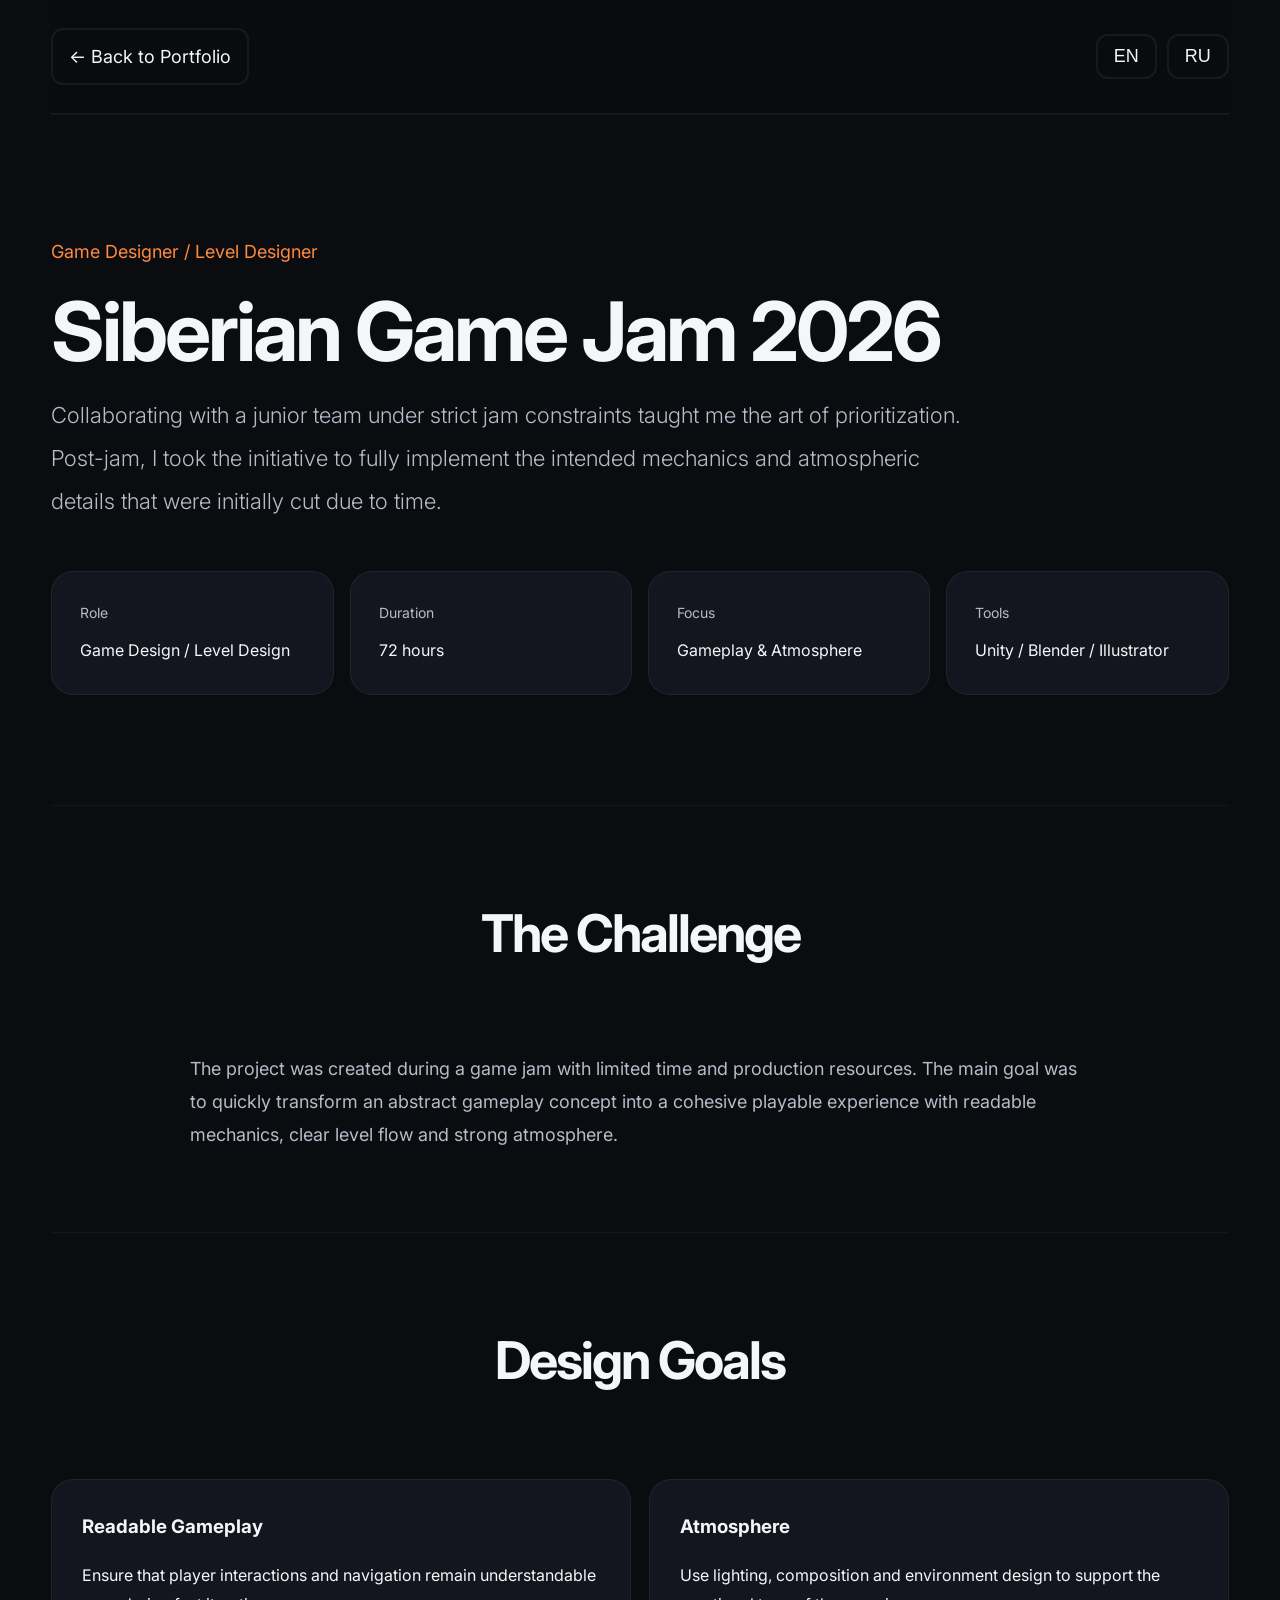
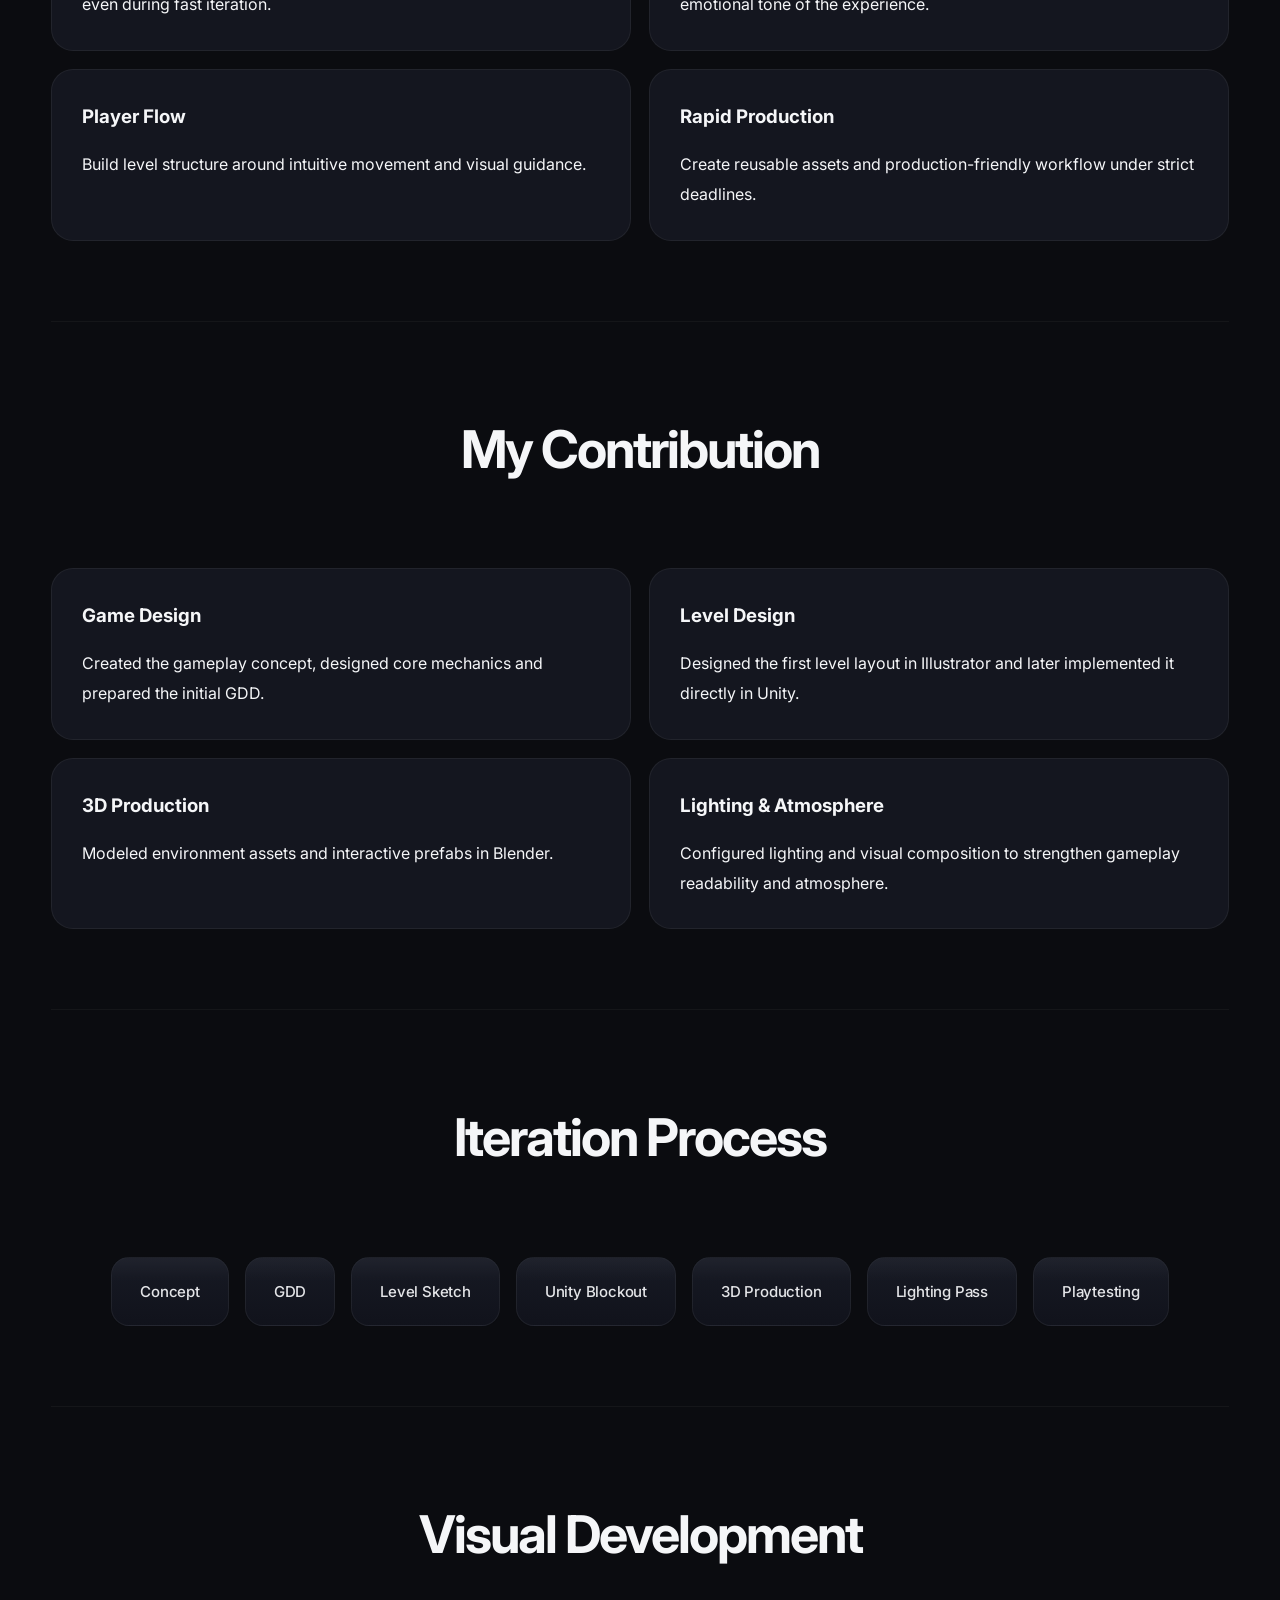
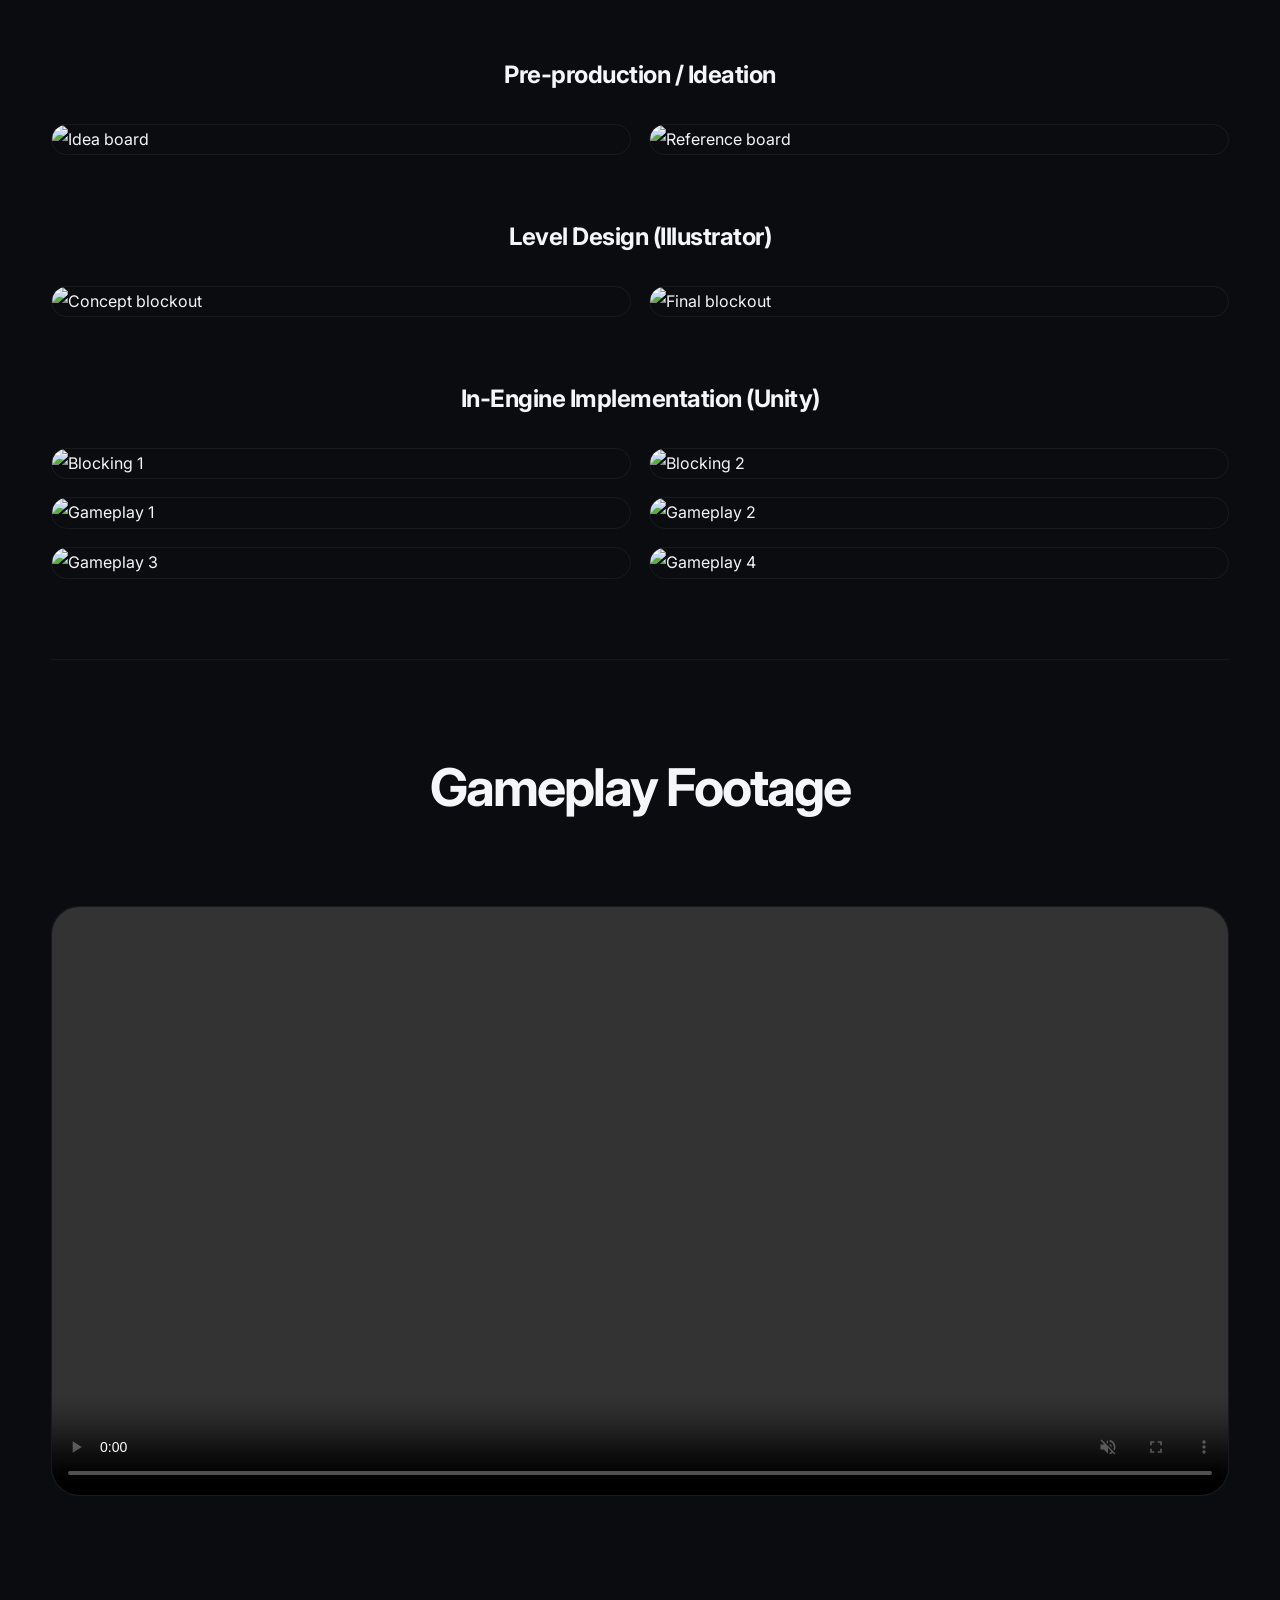
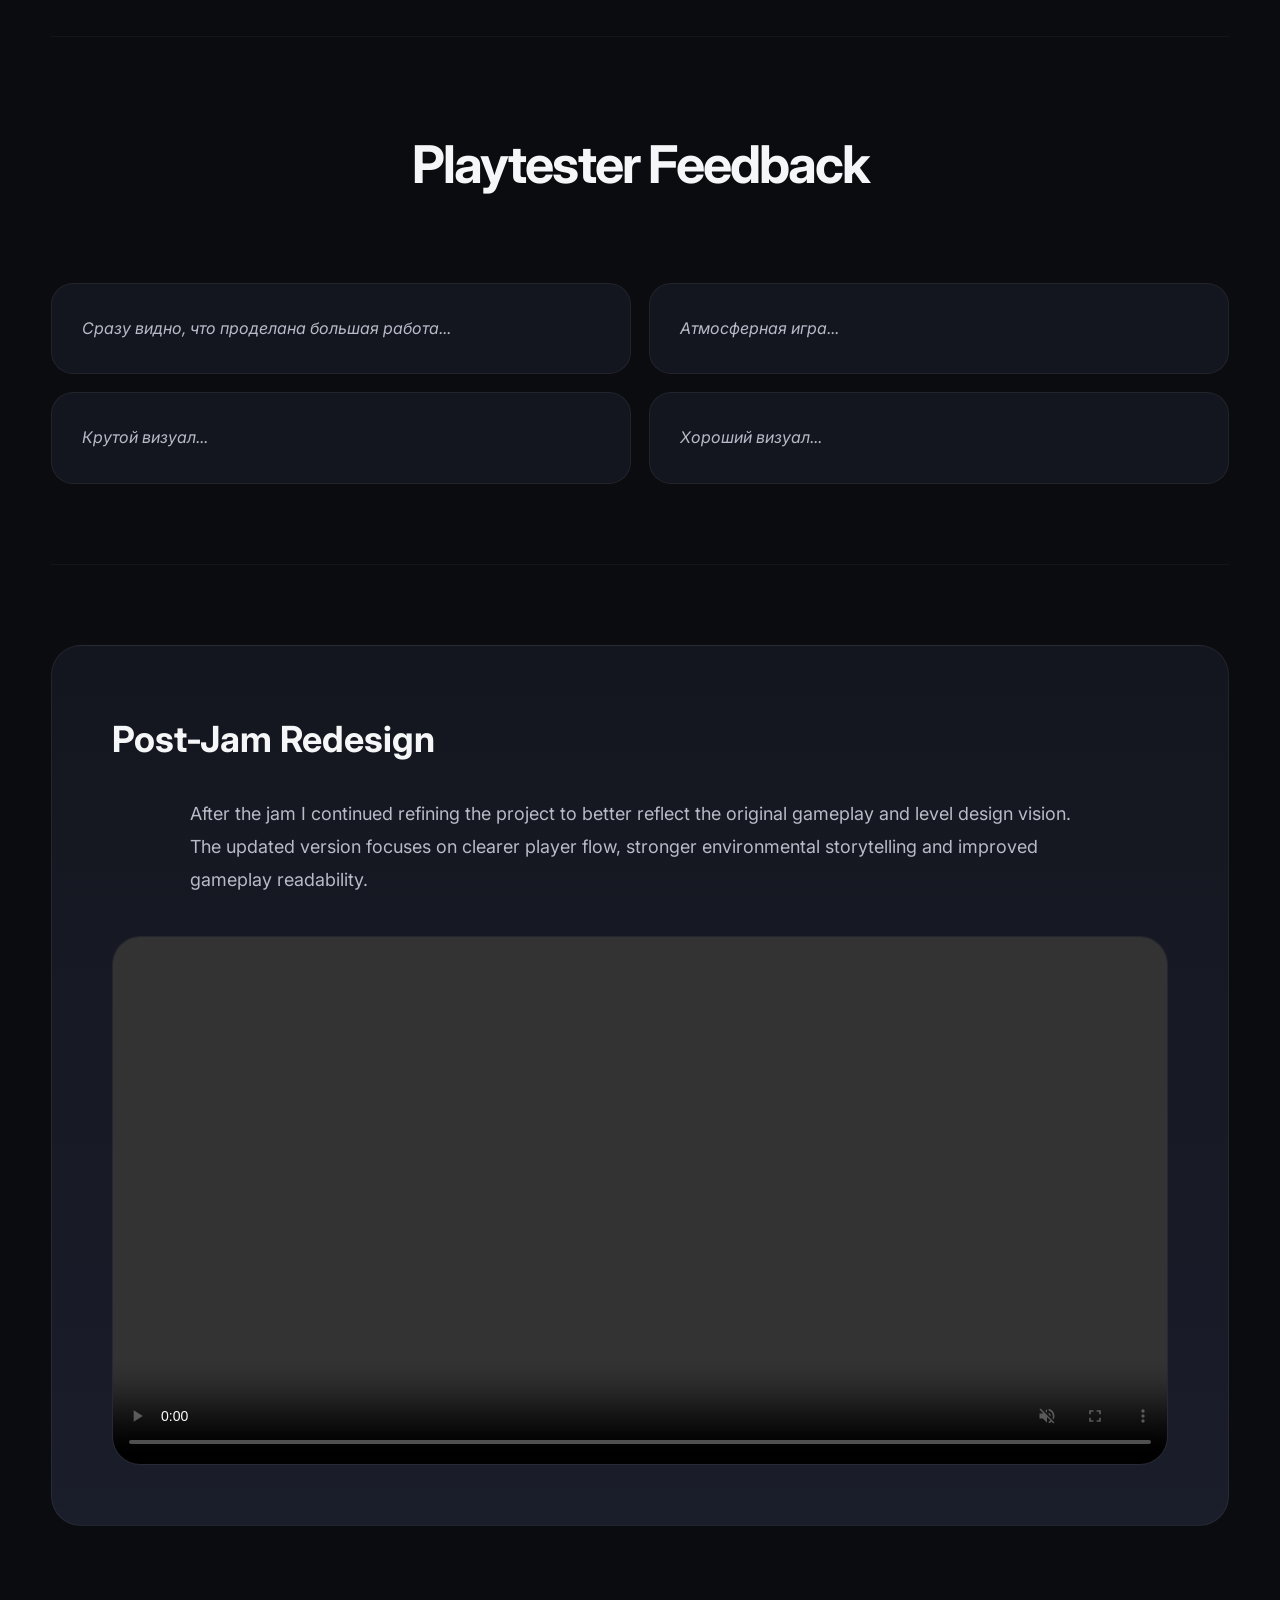
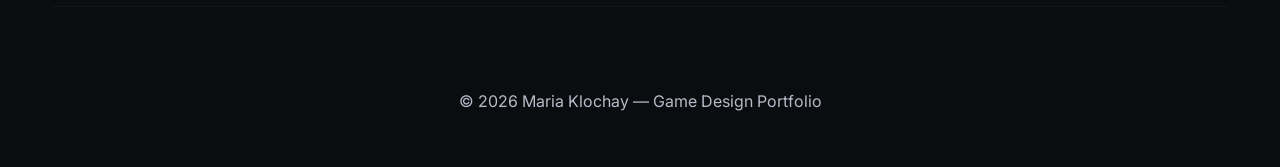
==== Projects/game-jam.html @ 7272c7c4 "saving before splitting css and html" ====
<!DOCTYPE html>
<html lang="en">
<head>
<meta charset="UTF-8" />
<meta name="viewport" content="width=device-width, initial-scale=1.0" />
<title>Siberian Game Jam — Case Study</title>

<link rel="preconnect" href="https://fonts.googleapis.com">
<link rel="preconnect" href="https://fonts.gstatic.com" crossorigin>
<link href="https://fonts.googleapis.com/css2?family=Inter:wght@300;400;500;600;700&display=swap" rel="stylesheet">

<style>
:root{
  --bg:#0b0c10;
  --panel:#14161f;
  --panel2:#181b26;
  --text:#f5f6f8;
  --muted:#b8bbc7;
  --line:rgba(255,255,255,0.06);
  --accent:#ff8a3d;
}

*{
  box-sizing:border-box;
  margin:0;
  padding:0;
}

body{
  background:var(--bg);
  color:var(--text);
  font-family:Inter,-apple-system,BlinkMacSystemFont,sans-serif;
  line-height:1.85;
}

.container{
  width:min(1200px,92%);
  margin:0 auto;
}

header{
  display:flex;
  justify-content:space-between;
  align-items:center;
  padding:28px 0;
  border-bottom:1px solid var(--line);
  position:sticky;
  top:0;
  backdrop-filter:blur(10px);
  background:rgba(11,12,16,0.85);
  z-index:100;
}

.back,
.lang button{
  color:var(--text);
  text-decoration:none;
  border:2px solid var(--line);
  background:transparent;
  padding:10px 16px;
  border-radius:12px;
  transition:0.25s ease;
  cursor:pointer;
  font-size:18px;
}

.back:hover,
.lang button:hover,
.card:hover,
.image-placeholder:hover,
.quote:hover{
  border-color:var(--accent);
  box-shadow:
    0 0 0 1px rgba(255,138,61,0.12),
    0 12px 40px rgba(0,0,0,0.32),
    0 0 40px rgba(255,138,61,0.08);
}

.lang{
  display:flex;
  gap:10px;
}

.hero{
  padding:120px 0 110px;
}

.hero h1{
  font-size:82px;
  line-height:0.95;
  letter-spacing:-3px;
  margin-bottom:24px;
}

.role{
  color:var(--accent);
  margin-bottom:24px;
  font-size:18px;
}

.hero-text{
  max-width:920px;
  color:var(--muted);
  font-size:22px;
  line-height:1.95;
  font-weight:300;
}

.info-grid{
  display:grid;
  grid-template-columns:repeat(4,1fr);
  gap:16px;
  margin-top:48px;
}

.card{
  background:var(--panel);
  border:1px solid var(--line);
  border-radius:22px;
  padding:28px;
  transition:0.28s ease;
}

.card-title{
  color:var(--muted);
  margin-bottom:10px;
  font-size:14px;
}

section{
  padding:80px 0;
  border-top:1px solid rgba(255,255,255,0.04);
}

.section-title{
  text-align:center;
  font-size:52px;
  letter-spacing:-2px;
  margin-bottom:70px;
}

.text{
  max-width:900px;
  margin:0 auto;
  color:var(--muted);
  font-size:18px;
}

.goals-grid,
.contribution-grid,
.gallery-grid,
.feedback-grid{
  display:grid;
  grid-template-columns:repeat(2,1fr);
  gap:18px;
}

.goal,
.contribution,
.quote{
  background:var(--panel);
  border:1px solid var(--line);
  border-radius:22px;
  padding:30px;
  transition:0.28s ease;
}

.goal h3,
.contribution h3{
  margin-bottom:16px;
}

.process{
  display:flex;
  flex-wrap:wrap;
  gap:16px;
  justify-content:center;
}

/* STEP CARD */

.step{
  position:relative;

  padding:20px 28px;

  border-radius:18px;

  background:
    linear-gradient(
      180deg,
      rgba(24,27,38,0.95),
      rgba(17,19,28,0.98)
    );

  border:1px solid rgba(255,255,255,0.06);

  color:rgba(245,246,248,0.92);

  font-size:15px;
  font-weight:500;
  letter-spacing:-0.2px;

  overflow:hidden;

  backdrop-filter:blur(12px);

  transition:
    transform 0.35s ease,
    border-color 0.35s ease,
    box-shadow 0.35s ease;

  cursor:default;
}


/* SUBTLE TOP LIGHT */

.step::after{
  content:'';

  position:absolute;

  inset:0;

  background:
    linear-gradient(
      180deg,
      rgba(255,255,255,0.04),
      transparent 35%
    );

  pointer-events:none;
}


/* ANIMATED ORANGE SCANLINE */

.step::before{
  content:'';

  position:absolute;

  top:0;
  left:-140%;

  width:120%;
  height:1px;

  background:
    linear-gradient(
      90deg,
      transparent,
      rgba(255,138,61,0.95),
      rgba(255,180,120,0.85),
      transparent
    );

  box-shadow:
    0 0 12px rgba(255,138,61,0.35);

  animation:scanline 6s linear infinite;
}


/* STAGGERED FLOW */

.step:nth-child(1)::before{
  animation-delay:0s;
}

.step:nth-child(2)::before{
  animation-delay:0.45s;
}

.step:nth-child(3)::before{
  animation-delay:0.9s;
}

.step:nth-child(4)::before{
  animation-delay:1.35s;
}

.step:nth-child(5)::before{
  animation-delay:1.8s;
}

.step:nth-child(6)::before{
  animation-delay:2.25s;
}

.step:nth-child(7)::before{
  animation-delay:2.7s;
}


/* HOVER */

.step:hover{

  transform:
    translateY(-4px)
    scale(1.015);

  border-color:
    rgba(255,138,61,0.28);

  box-shadow:
    0 0 0 1px rgba(255,138,61,0.08),
    0 14px 36px rgba(0,0,0,0.34),
    0 0 42px rgba(255,138,61,0.06);
}


/* SCANLINE ANIMATION */

@keyframes scanline{

  0%{
    left:-140%;
    opacity:0;
  }

  8%{
    opacity:1;
  }

  92%{
    opacity:1;
  }

  100%{
    left:140%;
    opacity:0;
  }

}


/* MOBILE */

@media(max-width:768px){

  .process{
    gap:14px;
  }

  .step{
    width:100%;
    text-align:center;
  }

}

.image-placeholder{
  background:var(--panel2);
  border:1px dashed rgba(255,255,255,0.12);
  border-radius:24px;
  min-height:320px;
  display:flex;
  align-items:center;
  justify-content:center;
  text-align:center;
  color:var(--muted);
  padding:24px;
  transition:0.28s ease;
}

.large-image{
  min-height:420px;
}

.quote{
  color:var(--muted);
  font-style:italic;
}

.quote-author{
  margin-top:18px;
  color:var(--text);
  font-style:normal;
}

.final-block{
  background:linear-gradient(180deg,var(--panel),#1a1d2a);
  border:1px solid rgba(255,255,255,0.06);
  border-radius:30px;
  padding:60px;
}

.final-block h3{
  font-size:36px;
  margin-bottom:24px;
}

footer{
  padding:80px 0 50px;
  text-align:center;
  color:var(--muted);
  border-top:1px solid rgba(255,255,255,0.04);
}

@media(max-width:900px){

  .hero h1{
    font-size:52px;
  }

  .info-grid,
  .goals-grid,
  .contribution-grid,
  .gallery-grid,
  .feedback-grid{
    grid-template-columns:1fr;
  }

  .hero-text{
    font-size:18px;
  }
}
.subsection-title{
  font-size:24px;
  margin:60px 0 26px;
  text-align:center;
  color:var(--text);
  letter-spacing:-0.5px;
}

.video-wrapper{
  border-radius:28px;
  overflow:hidden;
  border:1px solid rgba(255,255,255,0.06);
  margin-top:28px;
}

.video-wrapper video{
  width:100%;
  display:block;
}

.image-wrapper{
  border-radius:24px;
  overflow:hidden;
  border:1px solid rgba(255,255,255,0.06);
}

.image-wrapper img{
  width:100%;
  display:block;
}

/* CLICKABLE IMAGES */

.image-wrapper{
  cursor:pointer;
}


/* LIGHTBOX */

#lightbox{

  position:fixed;

  inset:0;

  background:rgba(5,6,10,0.92);

  display:flex;

  justify-content:center;
  align-items:center;

  opacity:0;
  visibility:hidden;

  transition:
    opacity 0.35s ease,
    visibility 0.35s ease;

  z-index:9999;

  backdrop-filter:blur(10px);
}


/* ACTIVE STATE */

#lightbox.active{
  opacity:1;
  visibility:visible;
}


/* IMAGE */

#lightbox img{

  max-width:88%;
  max-height:88%;

  border-radius:24px;

  box-shadow:
    0 20px 80px rgba(0,0,0,0.45),
    0 0 80px rgba(255,138,61,0.06);

  transform:scale(0.92);

  transition:transform 0.35s ease;
}


/* ZOOM IN */

#lightbox.active img{
  transform:scale(1);
}


/* CLOSE BUTTON */

.lightbox-close{

  position:absolute;

  top:32px;
  right:42px;

  font-size:42px;

  color:white;

  opacity:0.75;

  cursor:pointer;

  transition:0.25s ease;
}

.lightbox-close:hover{
  opacity:1;
  color:var(--accent);
}

</style>
</head>


<body>

<div class="container">

<header>
  <a href="../index.html" class="back"
  data-en="← Back to Portfolio"
  data-ru="← Назад к портфолио">
  ← Back to Portfolio
  </a>

  <div class="lang">
    <button onclick="setLang('en')">EN</button>
    <button onclick="setLang('ru')">RU</button>
  </div>
</header>

<!-- HERO -->
<section class="hero">

  <div class="role"
  data-en="Game Designer / Level Designer"
  data-ru="Game Designer / Level Designer">
  Game Designer / Level Designer
  </div>

  <h1>Siberian Game Jam 2026</h1>

  <p class="hero-text"
  data-en="Collaborating with a junior team under strict jam constraints taught me the art of prioritization. Post-jam, I took the initiative to fully implement the intended mechanics and atmospheric details that were initially cut due to time."
  data-ru="Работа с начинающей командой в условиях джема научила меня приоритизации. Позже я использовала этот опыт, чтобы самостоятельно дореализовать те механики и элементы атмосферы, на которые не хватило времени в ходе самого конкурса.">
  Collaborating with a junior team under strict jam constraints taught me the art of prioritization. Post-jam, I took the initiative to fully implement the intended mechanics and atmospheric details that were initially cut due to time.
  </p>

  <div class="info-grid">

    <div class="card">
      <div class="card-title" data-en="Role" data-ru="Роль">Role</div>
      <div data-en="Game Design / Level Design" data-ru="Геймдизайн / Левел-дизайн">Game Design / Level Design</div>
    </div>

    <div class="card">
      <div class="card-title" data-en="Duration" data-ru="Сроки">Duration</div>
      <div data-en="72 hours" data-ru="72 часа">72 hours</div>
    </div>

    <div class="card">
      <div class="card-title" data-en="Focus" data-ru="Фокус">Focus</div>
      <div data-en="Gameplay & Atmosphere" data-ru="Геймплей и атмосфера">Gameplay & Atmosphere</div>
    </div>

    <div class="card">
      <div class="card-title" data-en="Tools" data-ru="Инструменты">Tools</div>
      <div>Unity / Blender / Illustrator</div>
    </div>

  </div>

</section>

<!-- CHALLENGE -->
<section>

  <h2 class="section-title"
  data-en="The Challenge"
  data-ru="Задача">
  The Challenge
  </h2>

  <p class="text"
  data-en="The project was created during a game jam with limited time and production resources. The main goal was to quickly transform an abstract gameplay concept into a cohesive playable experience with readable mechanics, clear level flow and strong atmosphere."
  data-ru="Проект создавался в рамках геймджема с ограниченным временем и production-ресурсами. Главной задачей было быстро превратить абстрактную игровую идею в цельный игровой опыт с читаемыми механиками, понятным потоком уровня и выразительной атмосферой.">
  The project was created during a game jam with limited time and production resources. The main goal was to quickly transform an abstract gameplay concept into a cohesive playable experience with readable mechanics, clear level flow and strong atmosphere.
  </p>

</section>

<!-- DESIGN GOALS -->
<section>

  <h2 class="section-title"
  data-en="Design Goals"
  data-ru="Цели дизайна">
  Design Goals
  </h2>

  <div class="goals-grid">

    <div class="goal">
      <h3 data-en="Readable Gameplay" data-ru="Читаемый геймплей">Readable Gameplay</h3>
      <p data-en="Ensure that player interactions and navigation remain understandable even during fast iteration." data-ru="Сделать взаимодействия и навигацию понятными даже в условиях быстрой разработки.">Ensure that player interactions and navigation remain understandable even during fast iteration.</p>
    </div>

    <div class="goal">
      <h3 data-en="Atmosphere" data-ru="Атмосфера">Atmosphere</h3>
      <p data-en="Use lighting, composition and environment design to support the emotional tone of the experience." data-ru="Использовать освещение, композицию и окружение для поддержки эмоционального восприятия игры.">Use lighting, composition and environment design to support the emotional tone of the experience.</p>
    </div>

    <div class="goal">
      <h3 data-en="Player Flow" data-ru="Поток игрока">Player Flow</h3>
      <p data-en="Build level structure around intuitive movement and visual guidance." data-ru="Построить структуру уровня вокруг интуитивного движения и визуального направления игрока.">Build level structure around intuitive movement and visual guidance.</p>
    </div>

    <div class="goal">
      <h3 data-en="Rapid Production" data-ru="Быстрое производство">Rapid Production</h3>
      <p data-en="Create reusable assets and production-friendly workflow under strict deadlines." data-ru="Создать production-friendly пайплайн и переиспользуемые ассеты в условиях жёстких дедлайнов.">Create reusable assets and production-friendly workflow under strict deadlines.</p>
    </div>

  </div>

</section>

<!-- CONTRIBUTION -->
<section>

  <h2 class="section-title"
  data-en="My Contribution"
  data-ru="Мой вклад">
  My Contribution
  </h2>

  <div class="contribution-grid">

    <div class="contribution">
      <h3 data-en="Game Design" data-ru="Геймдизайн">Game Design</h3>
      <p data-en="Created the gameplay concept, designed core mechanics and prepared the initial GDD." data-ru="Разработала концепт игры, основные механики и подготовила первоначальный GDD.">Created the gameplay concept, designed core mechanics and prepared the initial GDD.</p>
    </div>

    <div class="contribution">
      <h3 data-en="Level Design" data-ru="Левел-дизайн">Level Design</h3>
      <p data-en="Designed the first level layout in Illustrator and later implemented it directly in Unity." data-ru="Создала первую схему уровня в Illustrator и позже реализовала её в Unity.">Designed the first level layout in Illustrator and later implemented it directly in Unity.</p>
    </div>

    <div class="contribution">
      <h3 data-en="3D Production" data-ru="3D Production">3D Production</h3>
      <p data-en="Modeled environment assets and interactive prefabs in Blender." data-ru="Замоделила окружение и интерактивные префабы в Blender.">Modeled environment assets and interactive prefabs in Blender.</p>
    </div>

    <div class="contribution">
      <h3 data-en="Lighting & Atmosphere" data-ru="Освещение и атмосфера">Lighting & Atmosphere</h3>
      <p data-en="Configured lighting and visual composition to strengthen gameplay readability and atmosphere." data-ru="Настроила освещение и визуальную композицию для усиления атмосферы и читаемости.">Configured lighting and visual composition to strengthen gameplay readability and atmosphere.</p>
    </div>

  </div>

</section>

<!-- PROCESS -->
<section>

  <h2 class="section-title"
  data-en="Iteration Process"
  data-ru="Процесс итерации">
  Iteration Process
  </h2>

  <div class="process">
    <div class="step">Concept</div>
    <div class="step">GDD</div>
    <div class="step">Level Sketch</div>
    <div class="step">Unity Blockout</div>
    <div class="step">3D Production</div>
    <div class="step">Lighting Pass</div>
    <div class="step">Playtesting</div>
  </div>

</section>

<!-- VISUAL DEVELOPMENT -->
<section>

  <h2 class="section-title"
  data-en="Visual Development"
  data-ru="Визуальная разработка">
  Visual Development
  </h2>

  <!-- IDEATION -->
  <h3 class="subsection-title"
  data-en="Pre-production / Ideation"
  data-ru="Препродакшн / Идеи">
  Pre-production / Ideation
  </h3>

  <div class="gallery-grid">

    <div class="image-wrapper">
      <img src="..Assets/Jam/idea-board.png" alt="Idea board" onclick="openLightbox(this.src)">
    </div>

    <div class="image-wrapper">
      <img src="..Assets/Jam/reference-board.png" alt="Reference board" onclick="openLightbox(this.src)">
    </div>

  </div>

  <!-- LEVEL DESIGN -->
  <h3 class="subsection-title"
  data-en="Level Design (Illustrator)"
  data-ru="Левел-дизайн (Illustrator)">
  Level Design (Illustrator)
  </h3>

  <div class="gallery-grid">

    <div class="image-wrapper">
      <img src="..Assets/Jam/concept-blockout.png" alt="Concept blockout" onclick="openLightbox(this.src)">
    </div>

    <div class="image-wrapper">
      <img src="..Assets/Jam/final-blockout.png" alt="Final blockout" onclick="openLightbox(this.src)">
    </div>

  </div>

  <!-- UNITY IMPLEMENTATION -->
  <h3 class="subsection-title"
  data-en="In-Engine Implementation (Unity)"
  data-ru="Реализация в Unity">
  In-Engine Implementation (Unity)
  </h3>

  <div class="gallery-grid">
    
    <div class="image-wrapper">
      <img src="..Assets/Jam/unity1.png" alt="Blocking 1" onclick="openLightbox(this.src)">
    </div>

    <div class="image-wrapper">
      <img src="..Assets/Jam/unity2.png" alt="Blocking 2" onclick="openLightbox(this.src)">
    </div>

    <div class="image-wrapper">
      <img src="..Assets/Jam/game1.png" alt="Gameplay 1" onclick="openLightbox(this.src)">
    </div>

    <div class="image-wrapper">
      <img src="..Assets/Jam/game2.png" alt="Gameplay 2" onclick="openLightbox(this.src)">
    </div>

    <div class="image-wrapper">
      <img src="..Assets/Jam/game3.png" alt="Gameplay 3" onclick="openLightbox(this.src)">
    </div>

    <div class="image-wrapper">
      <img src="..Assets/Jam/game4.png" alt="Gameplay 4" onclick="openLightbox(this.src)">
    </div>
    

  </div>

</section>

<!-- LIGHTBOX -->

<div id="lightbox" onclick="closeLightbox()">

  <span class="lightbox-close">×</span>

  <img id="lightbox-img">

</div>

<!-- GAMEPLAY VIDEO -->
<section>

  <h2 class="section-title"
  data-en="Gameplay Footage"
  data-ru="Геймплей">
  Gameplay Footage
  </h2>

  <div class="video-wrapper">

    <video controls autoplay muted loop playsinline>
      <source src="..Assets/Jam/compressed-jam.mp4" type="video/mp4">
    </video>

  </div>

  <div style="margin-top:60px;"></div>

</section>


<!-- FEEDBACK -->
<section>

  <h2 class="section-title"
  data-en="Playtester Feedback"
  data-ru="Отзывы игроков">
  Playtester Feedback
  </h2>

  <div class="feedback-grid">

    <div class="quote">
      <p
      data-en="Strong potential. The project clearly shows a lot of work, even though it still needs polishing and bug fixing."
      data-ru="Сразу видно, что проделана большая работа. Проекту ещё требуется полировка и исправление багов, но потенциал огромный.">
      Сразу видно, что проделана большая работа...
      </p>
    </div>

    <div class="quote">
      <p
      data-en="Atmospheric game with great sound design and transformation mechanics. Each form having unique abilities made gameplay engaging."
      data-ru="Атмосферная игра с классным звуком и механикой превращений. У каждой формы есть свои способности, что делает геймплей интересным.">
      Атмосферная игра...
      </p>
    </div>

    <div class="quote">
      <p
      data-en="Visually strong with great animations and effects. Echo sound on lower floors was especially memorable."
      data-ru="Сильный визуал, анимации и эффекты. Особенно понравился эффект эха на нижних этажах.">
      Крутой визуал...
      </p>
    </div>

    <div class="quote">
      <p
      data-en="Good visuals, but level design clarity and objectives could be improved for better player guidance."
      data-ru="Хороший визуал, но не хватило ясности в левел-дизайне и целях игрока.">
      Хороший визуал...
      </p>
    </div>

  </div>

</section>


<!-- POST JAM -->
<section>

  <div class="final-block">

    <h3
    data-en="Post-Jam Redesign"
    data-ru="Пост-джем версия">
    Post-Jam Redesign
    </h3>

    <p class="text"
    data-en="After the jam I continued refining the project to better reflect the original gameplay and level design vision. The updated version focuses on clearer player flow, stronger environmental storytelling and improved gameplay readability."
    data-ru="После джема я продолжила дорабатывать проект, чтобы лучше раскрыть первоначальную задумку игровых механик и левел-дизайна. Обновлённая версия делает больший акцент на потоке игрока, environmental storytelling и читаемости игрового пространства.">
    After the jam I continued refining the project to better reflect the original gameplay and level design vision. The updated version focuses on clearer player flow, stronger environmental storytelling and improved gameplay readability.
    </p>

    <div class="video-wrapper" style="margin-top:40px;">
      <video controls autoplay muted loop playsinline>
        <source src="..Assets/Jam/final-jam.mp4" type="video/mp4">
      </video>
    </div>

  </div>

</section>



<footer>
  © 2026 Maria Klochay — Game Design Portfolio
</footer>

</div>

<script>
function setLang(lang){
  document.querySelectorAll('[data-en]').forEach(el=>{
    const text = el.getAttribute(`data-${lang}`);
    if(text){
      el.innerText = text;
    }
  });
}
</script>

<!-- LIGHTBOX -->

<script>

function openLightbox(src){

  const lightbox =
    document.getElementById('lightbox');

  const img =
    document.getElementById('lightbox-img');

  img.src = src;

  lightbox.classList.add('active');
}


function closeLightbox(){

  document
    .getElementById('lightbox')
    .classList.remove('active');
}

</script>

</body>
</html>
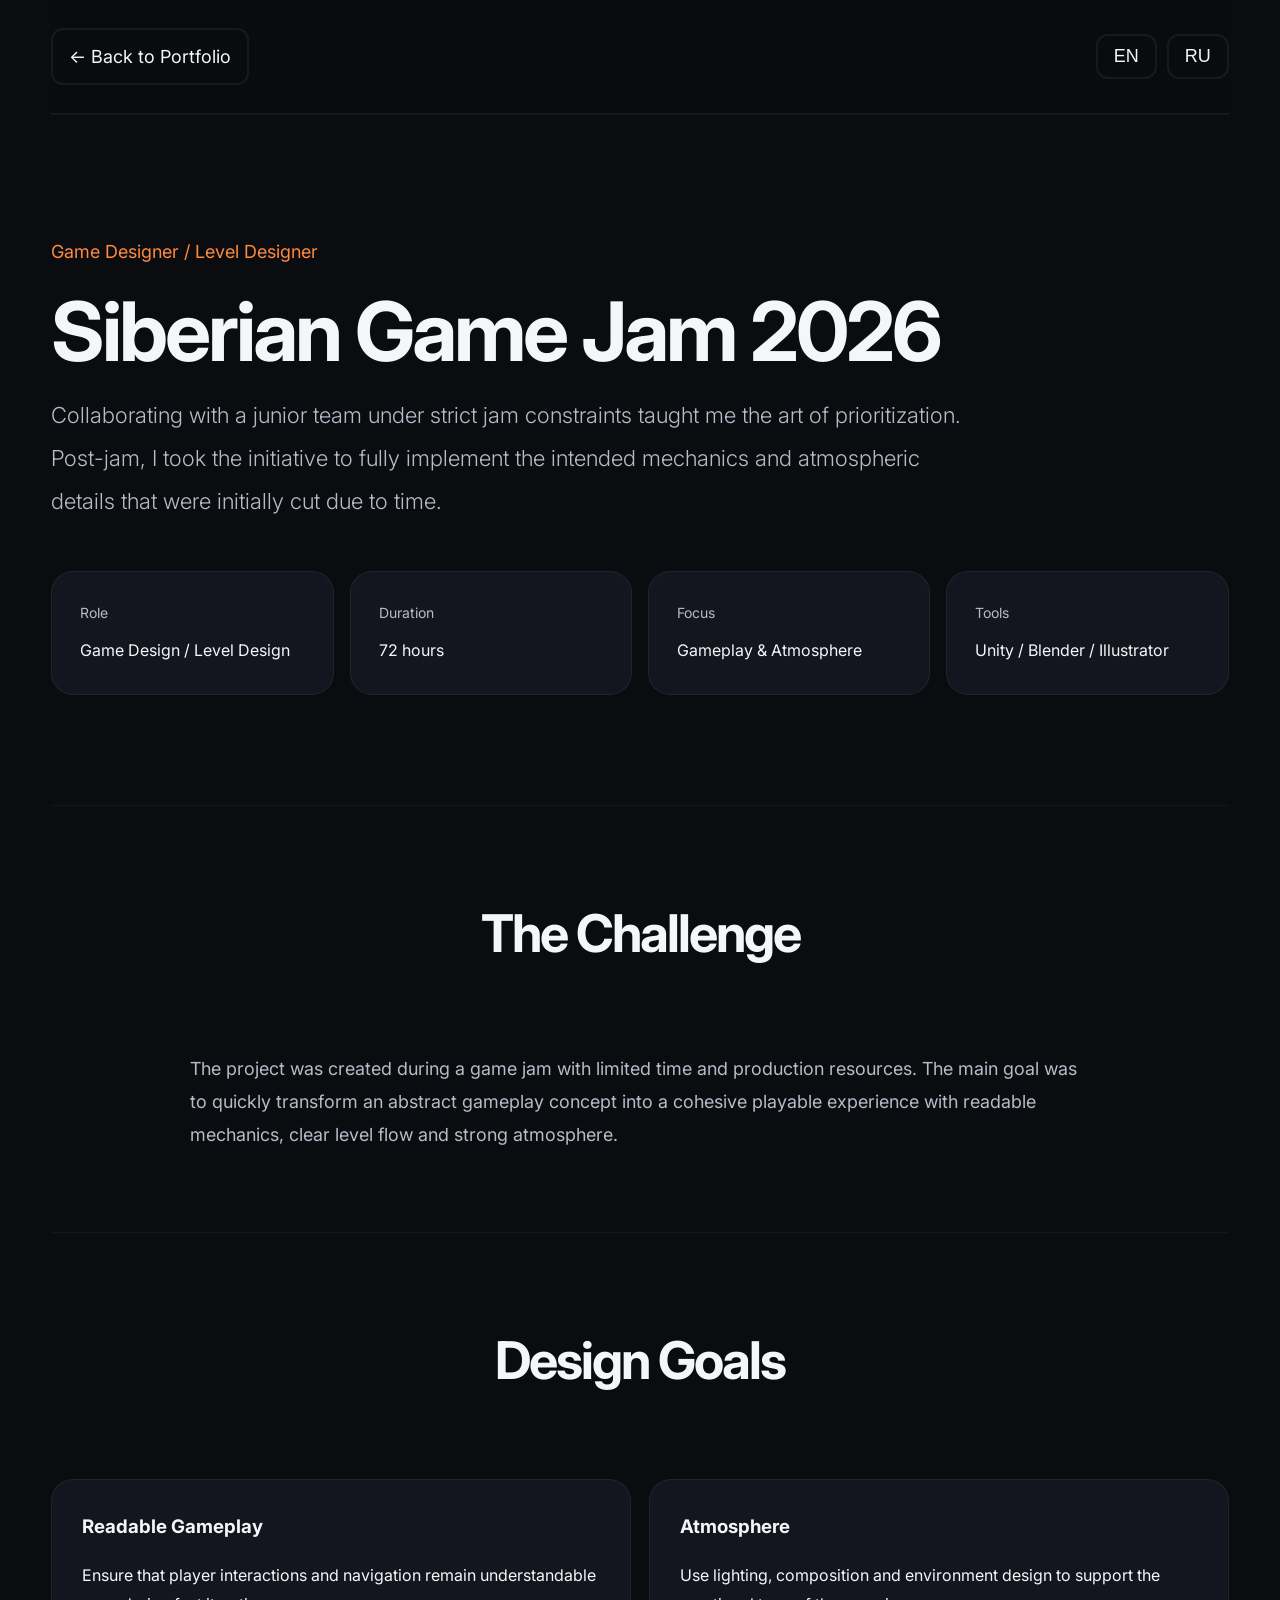
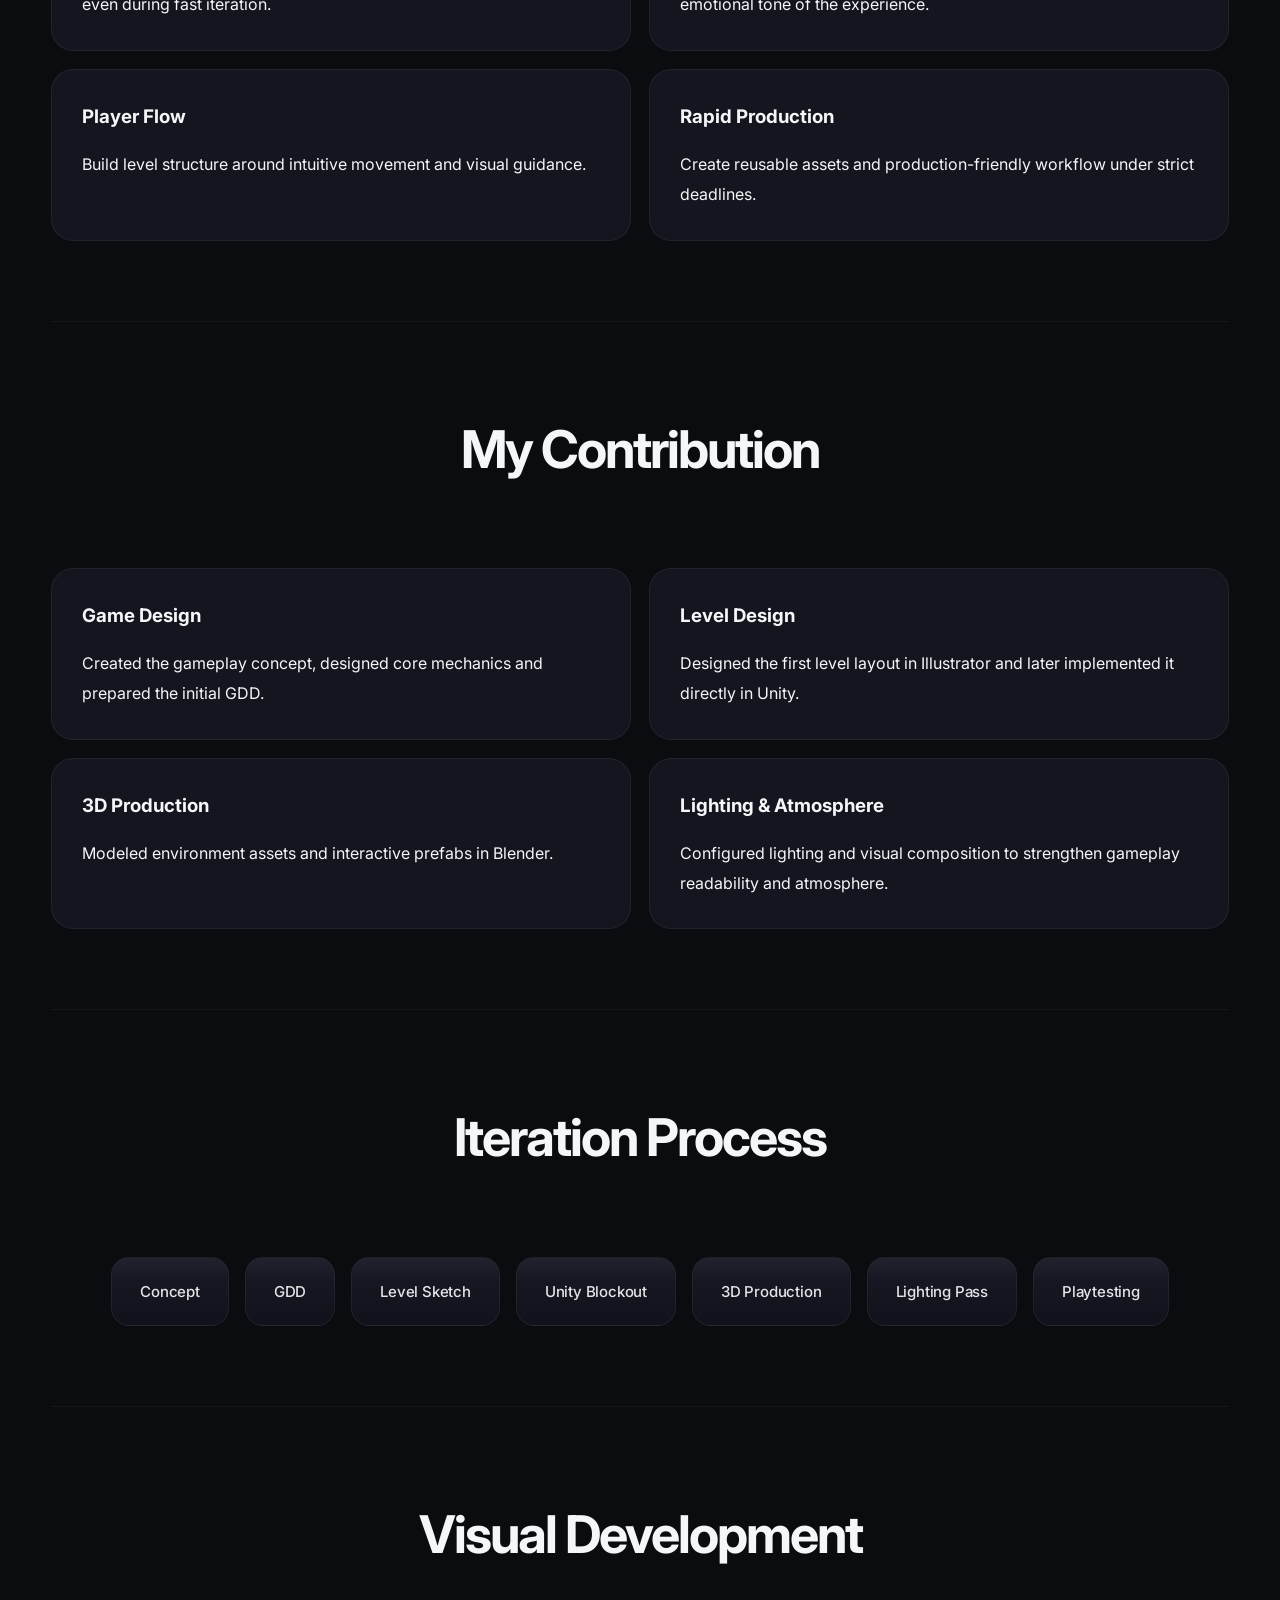
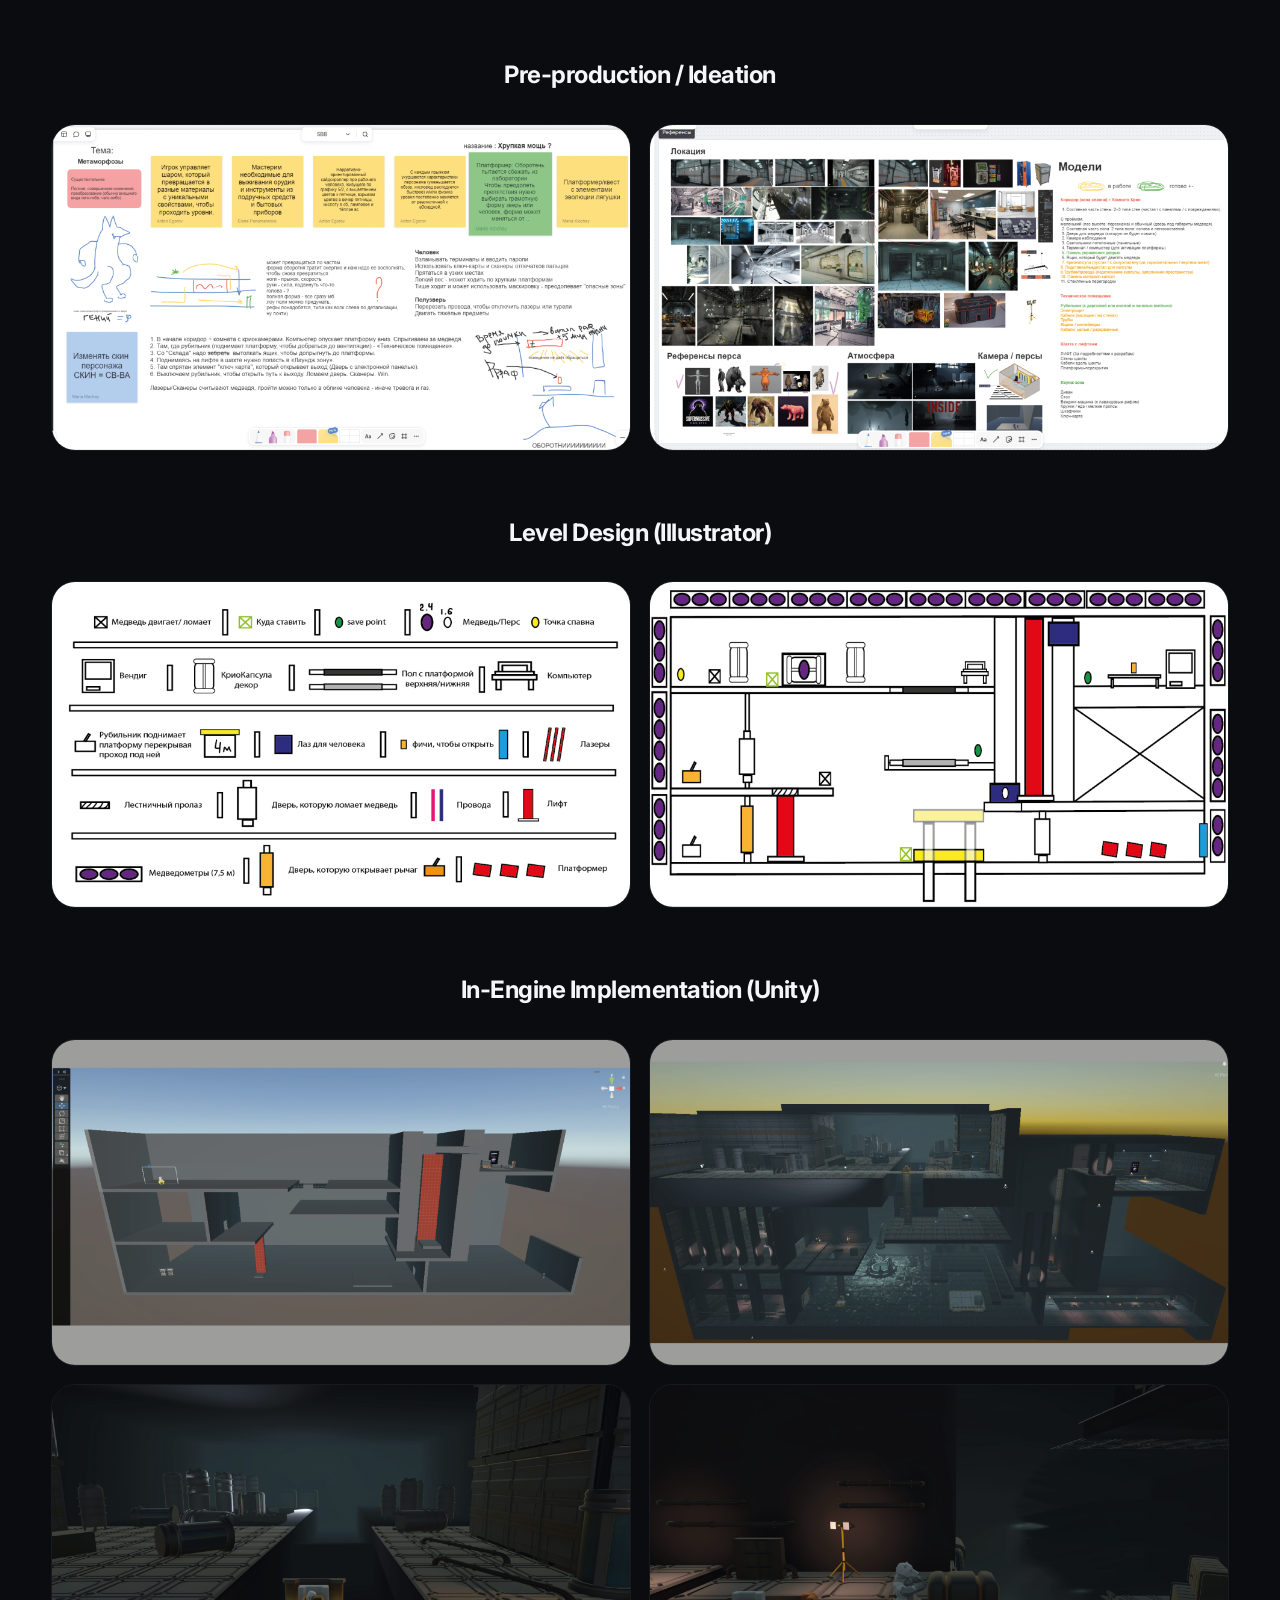
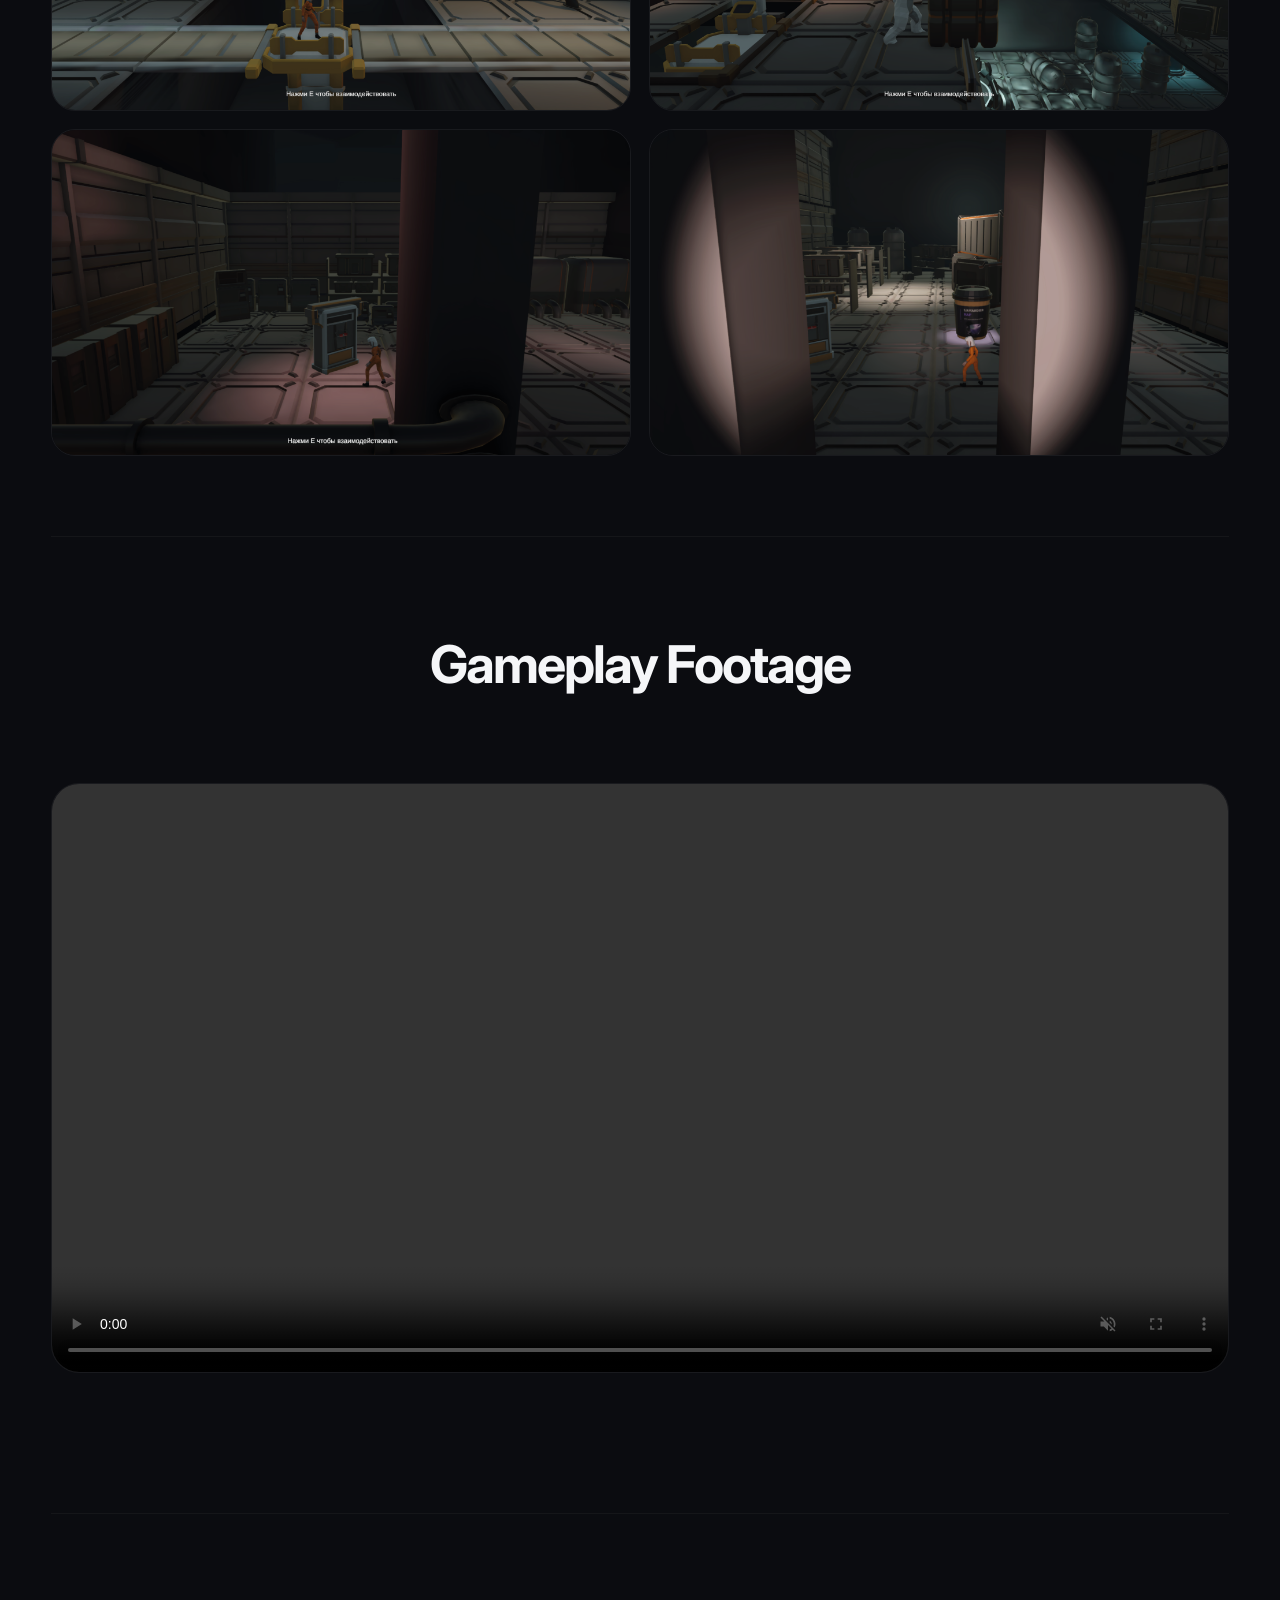
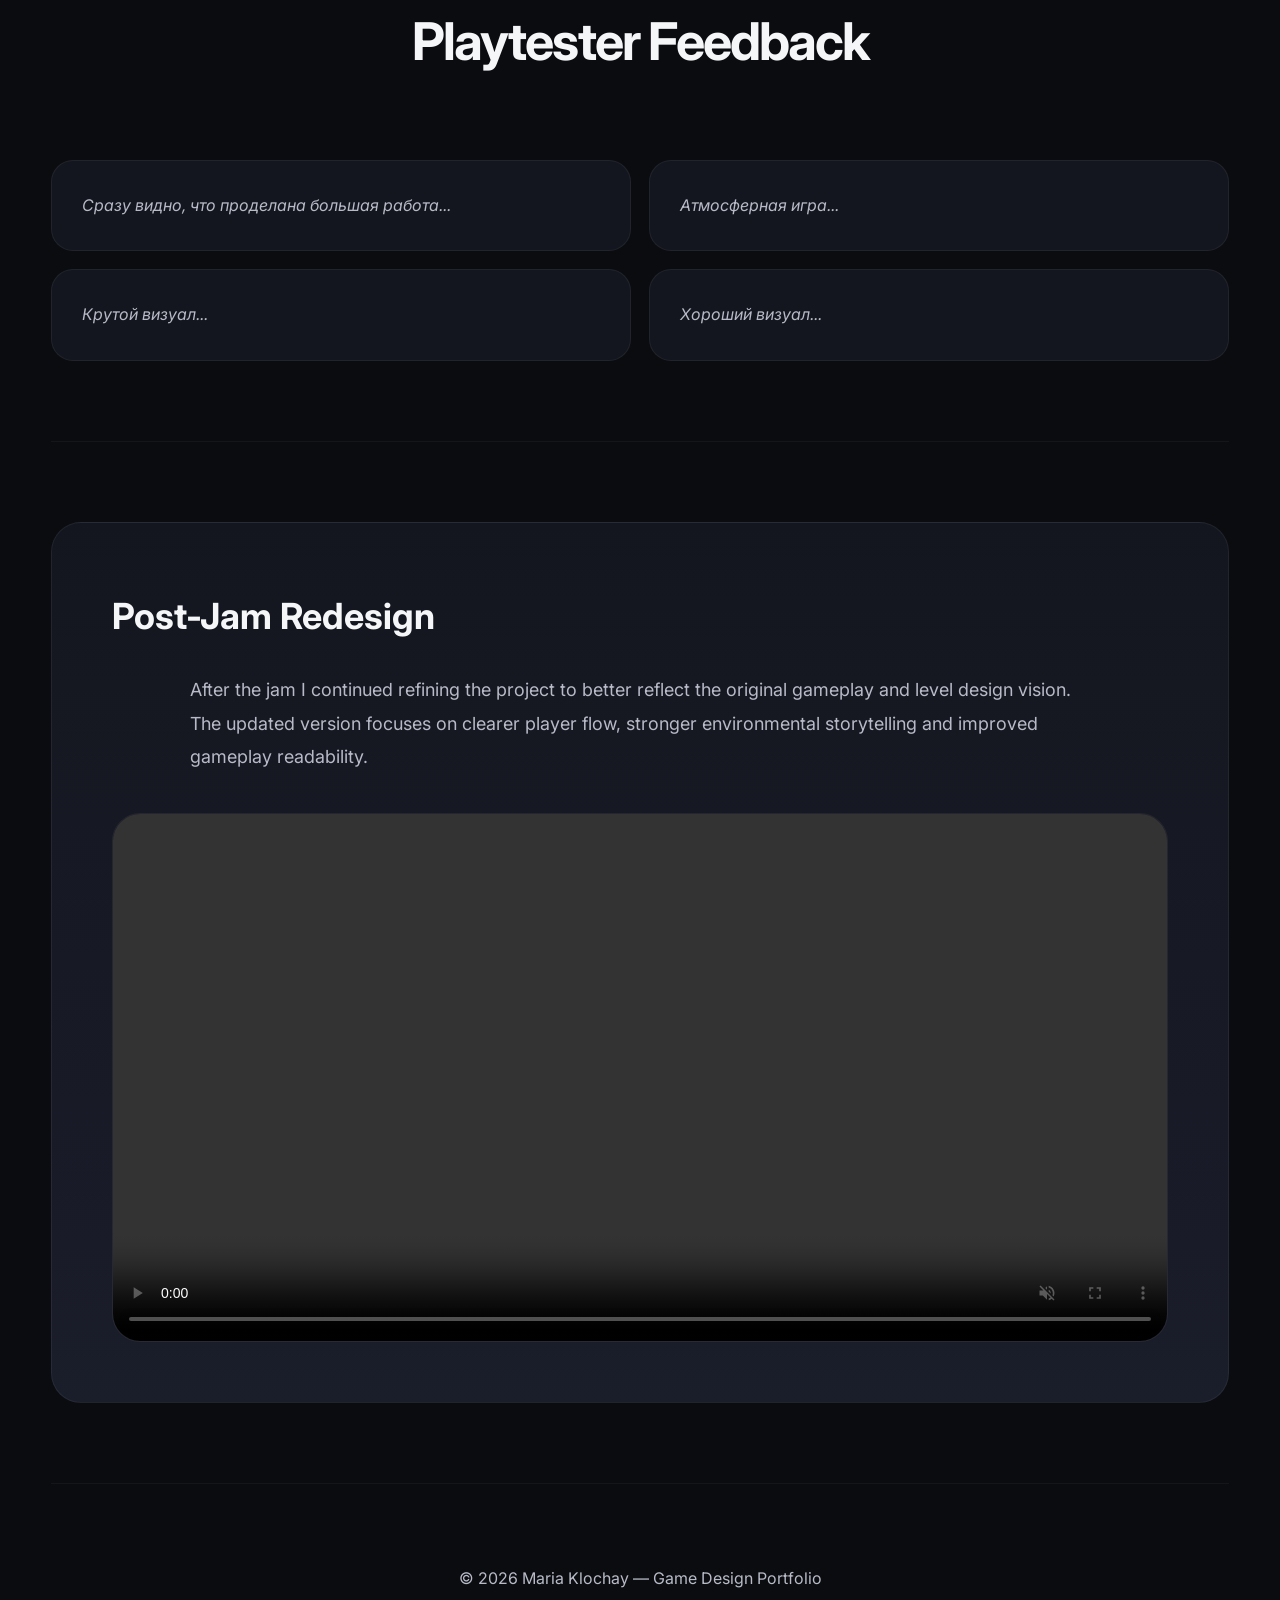
==== commit f31b9480: "fix: link ../Assets/Jam" ====
--- a/Projects/game-jam.html
+++ b/Projects/game-jam.html
@@ -734,11 +734,11 @@
   <div class="gallery-grid">
 
     <div class="image-wrapper">
-      <img src="..Assets/Jam/idea-board.png" alt="Idea board" onclick="openLightbox(this.src)">
+      <img src="../Assets/Jam/idea-board.png" alt="Idea board" onclick="openLightbox(this.src)">
     </div>
 
     <div class="image-wrapper">
-      <img src="..Assets/Jam/reference-board.png" alt="Reference board" onclick="openLightbox(this.src)">
+      <img src="../Assets/Jam/reference-board.png" alt="Reference board" onclick="openLightbox(this.src)">
     </div>
 
   </div>
@@ -753,11 +753,11 @@
   <div class="gallery-grid">
 
     <div class="image-wrapper">
-      <img src="..Assets/Jam/concept-blockout.png" alt="Concept blockout" onclick="openLightbox(this.src)">
+      <img src="../Assets/Jam/concept-blockout.png" alt="Concept blockout" onclick="openLightbox(this.src)">
     </div>
 
     <div class="image-wrapper">
-      <img src="..Assets/Jam/final-blockout.png" alt="Final blockout" onclick="openLightbox(this.src)">
+      <img src="../Assets/Jam/final-blockout.png" alt="Final blockout" onclick="openLightbox(this.src)">
     </div>
 
   </div>
@@ -772,27 +772,27 @@
   <div class="gallery-grid">
     
     <div class="image-wrapper">
-      <img src="..Assets/Jam/unity1.png" alt="Blocking 1" onclick="openLightbox(this.src)">
+      <img src="../Assets/Jam/unity1.png" alt="Blocking 1" onclick="openLightbox(this.src)">
     </div>
 
     <div class="image-wrapper">
-      <img src="..Assets/Jam/unity2.png" alt="Blocking 2" onclick="openLightbox(this.src)">
+      <img src="../Assets/Jam/unity2.png" alt="Blocking 2" onclick="openLightbox(this.src)">
     </div>
 
     <div class="image-wrapper">
-      <img src="..Assets/Jam/game1.png" alt="Gameplay 1" onclick="openLightbox(this.src)">
+      <img src="../Assets/Jam/game1.png" alt="Gameplay 1" onclick="openLightbox(this.src)">
     </div>
 
     <div class="image-wrapper">
-      <img src="..Assets/Jam/game2.png" alt="Gameplay 2" onclick="openLightbox(this.src)">
+      <img src="../Assets/Jam/game2.png" alt="Gameplay 2" onclick="openLightbox(this.src)">
     </div>
 
     <div class="image-wrapper">
-      <img src="..Assets/Jam/game3.png" alt="Gameplay 3" onclick="openLightbox(this.src)">
+      <img src="../Assets/Jam/game3.png" alt="Gameplay 3" onclick="openLightbox(this.src)">
     </div>
 
     <div class="image-wrapper">
-      <img src="..Assets/Jam/game4.png" alt="Gameplay 4" onclick="openLightbox(this.src)">
+      <img src="../Assets/Jam/game4.png" alt="Gameplay 4" onclick="openLightbox(this.src)">
     </div>
     
 
@@ -822,7 +822,7 @@
   <div class="video-wrapper">
 
     <video controls autoplay muted loop playsinline>
-      <source src="..Assets/Jam/compressed-jam.mp4" type="video/mp4">
+      <source src="../Assets/Jam/compressed-jam.mp4" type="video/mp4">
     </video>
 
   </div>
@@ -899,7 +899,7 @@
 
     <div class="video-wrapper" style="margin-top:40px;">
       <video controls autoplay muted loop playsinline>
-        <source src="..Assets/Jam/final-jam.mp4" type="video/mp4">
+        <source src="../Assets/Jam/final-jam.mp4" type="video/mp4">
       </video>
     </div>
 
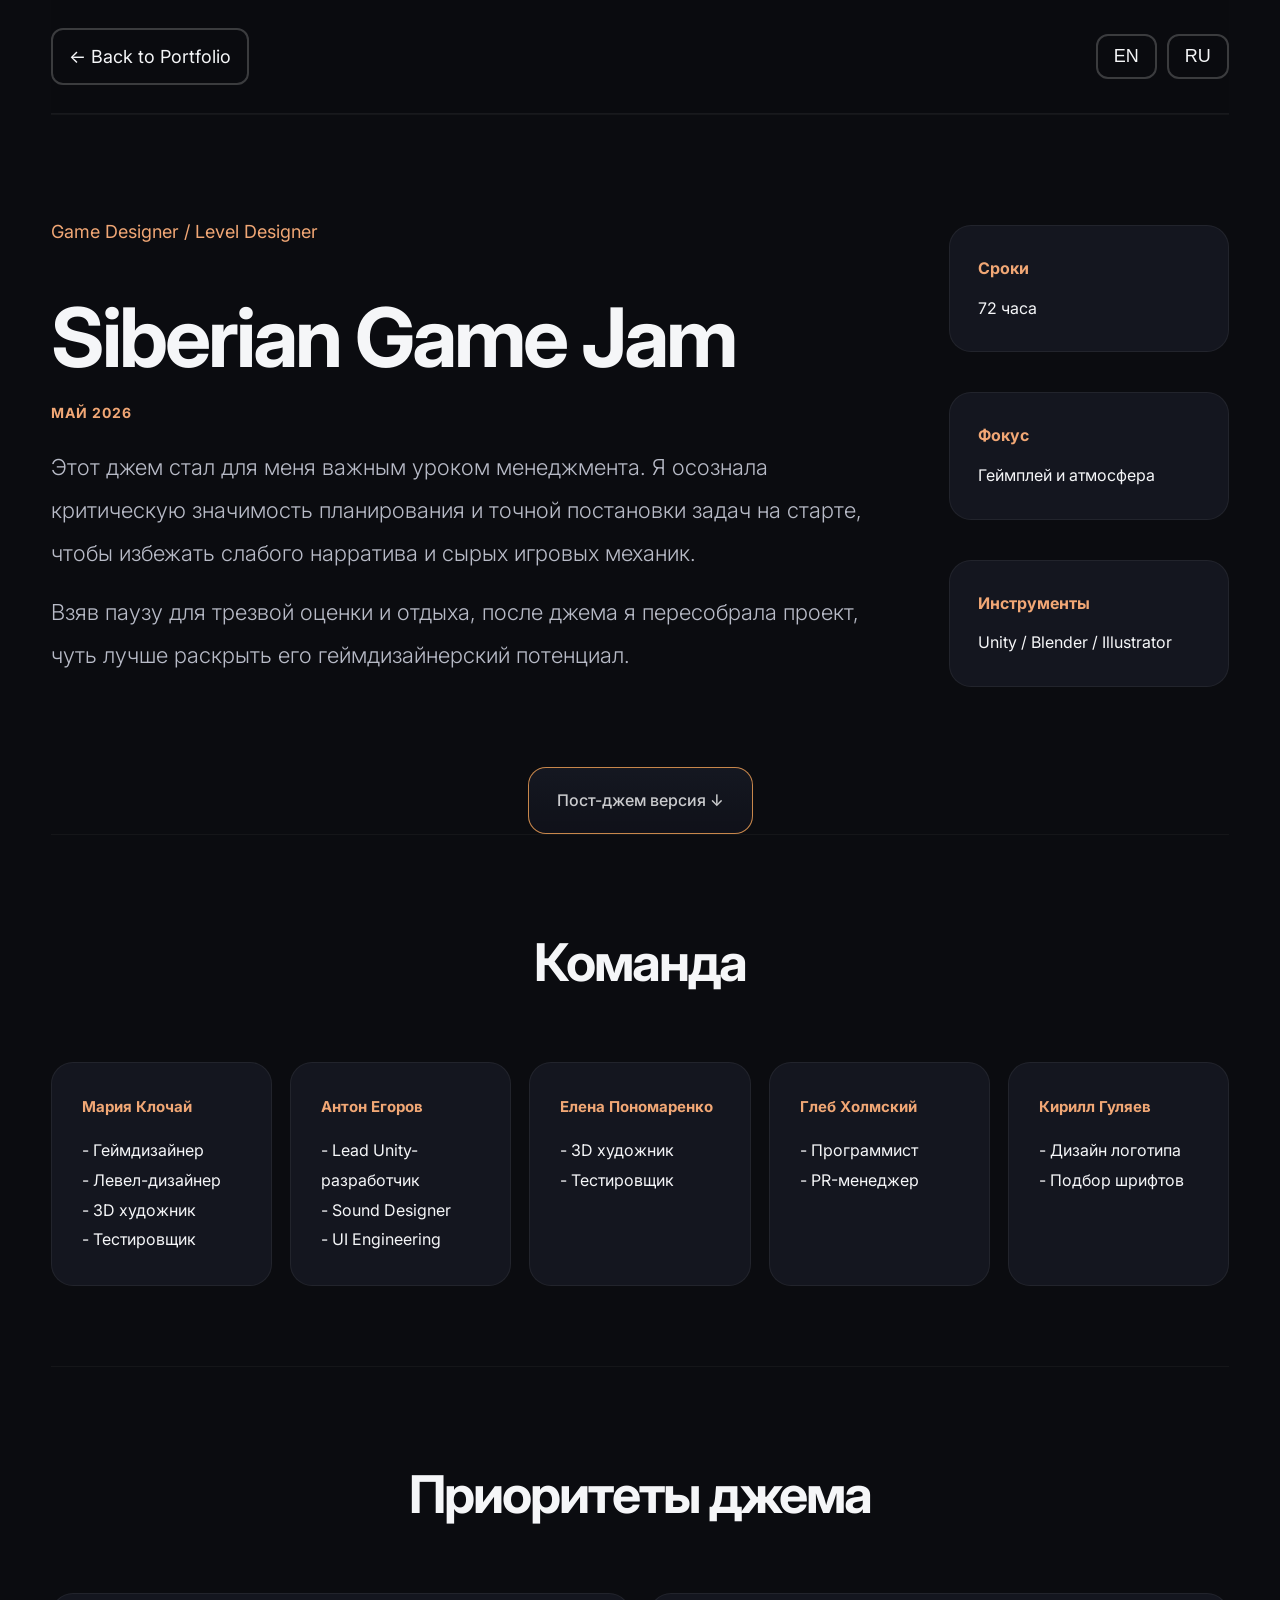
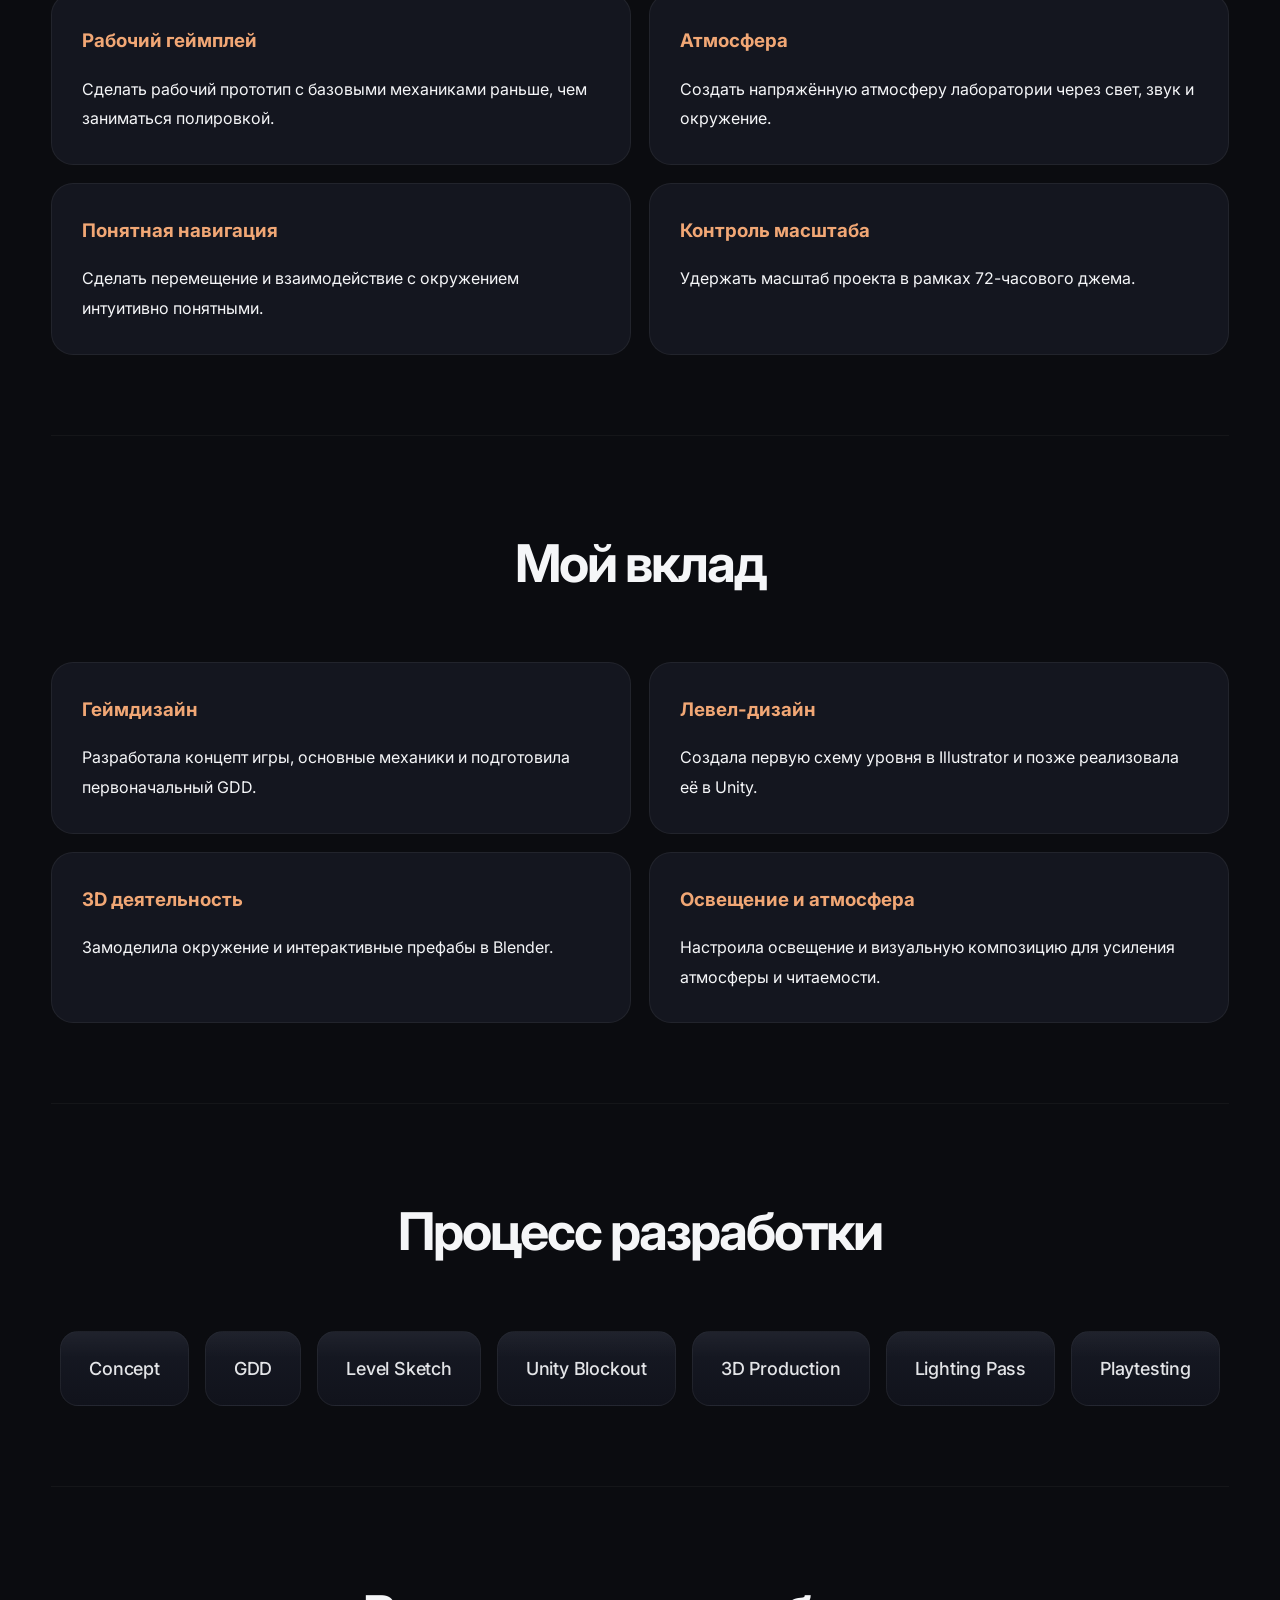
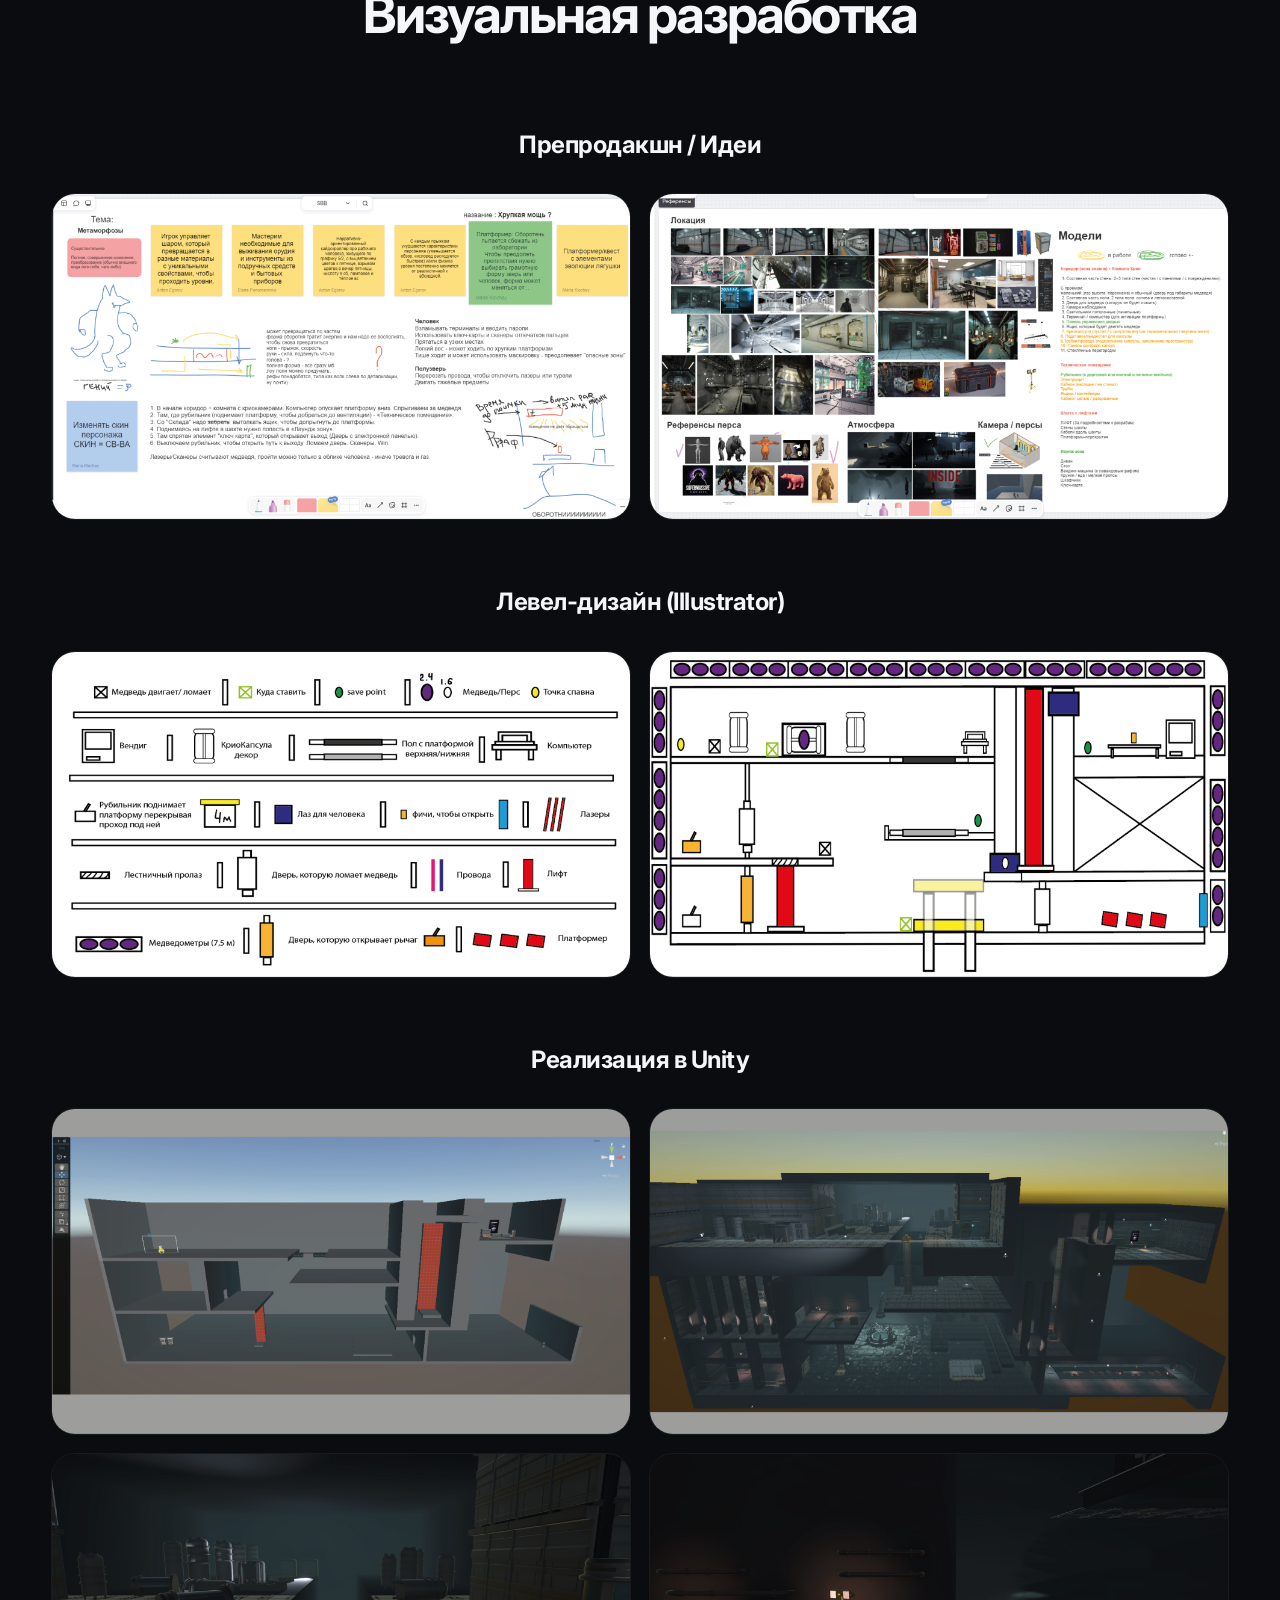
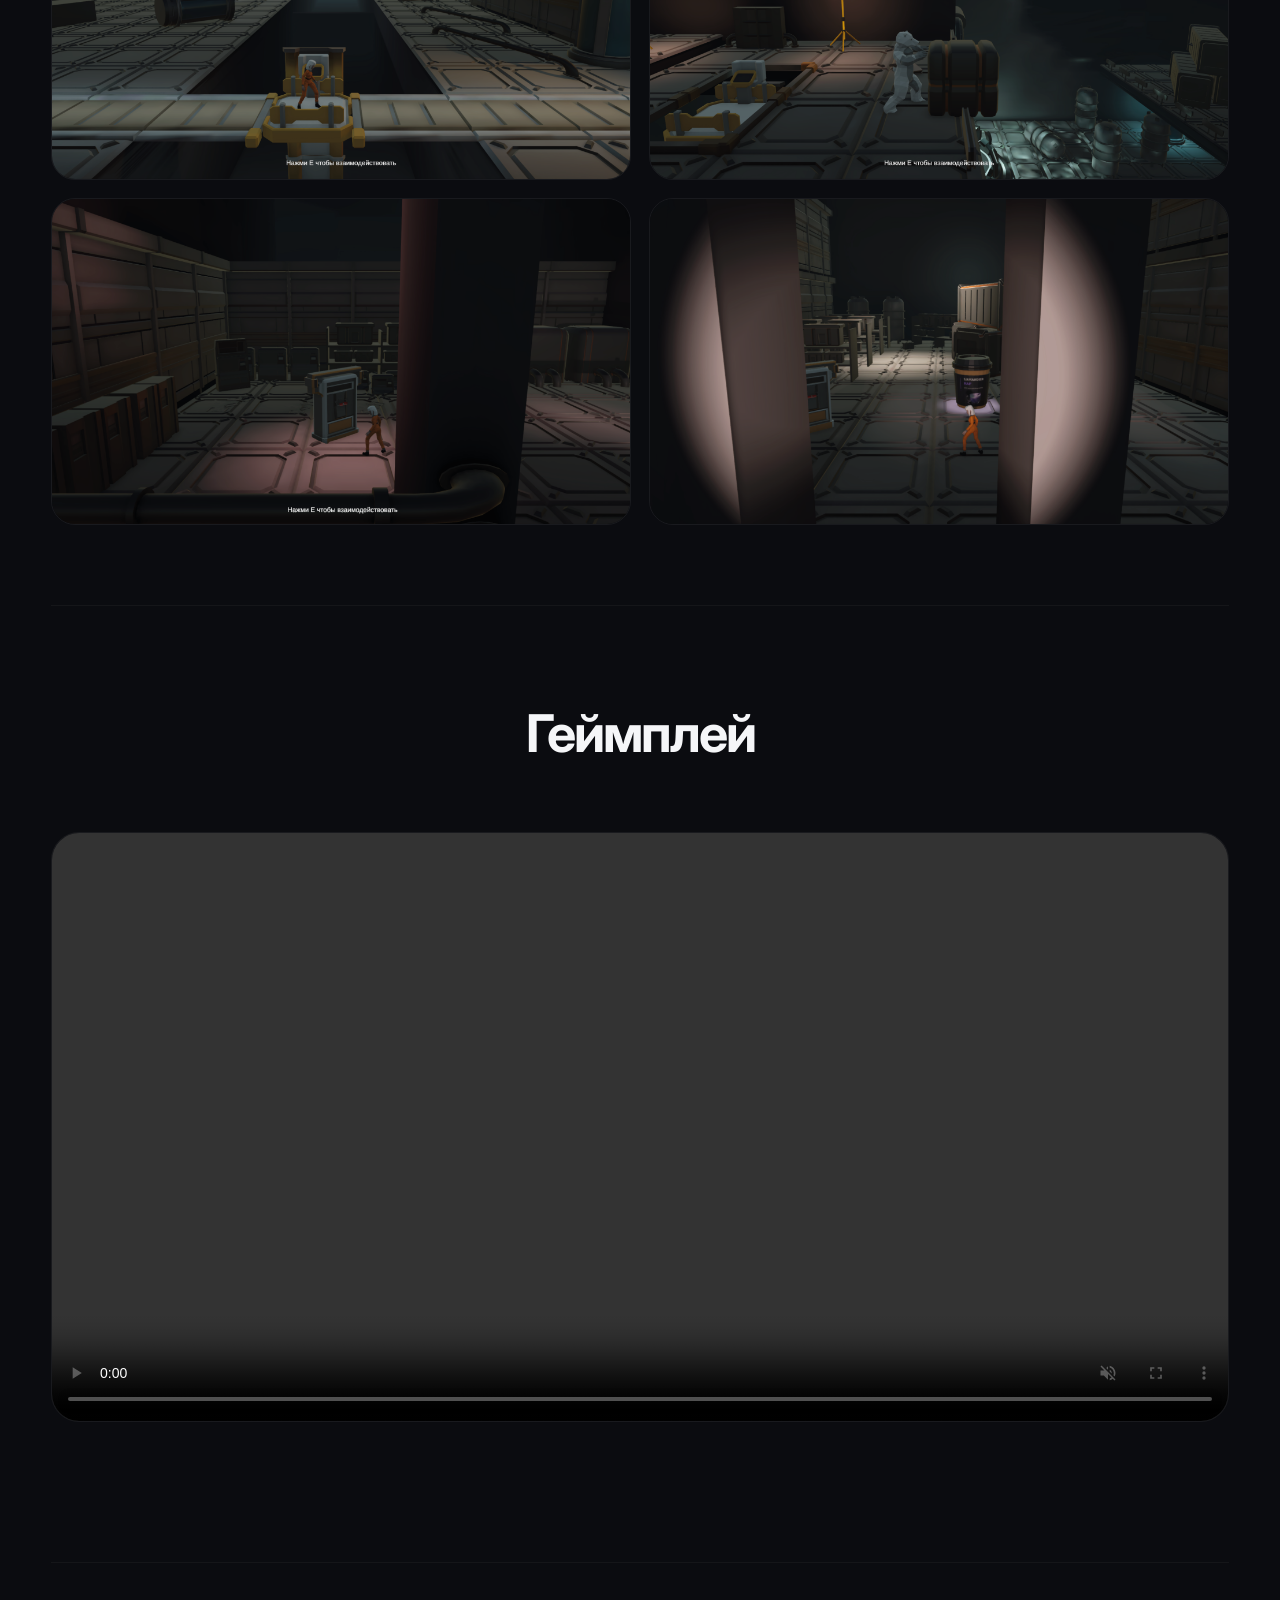
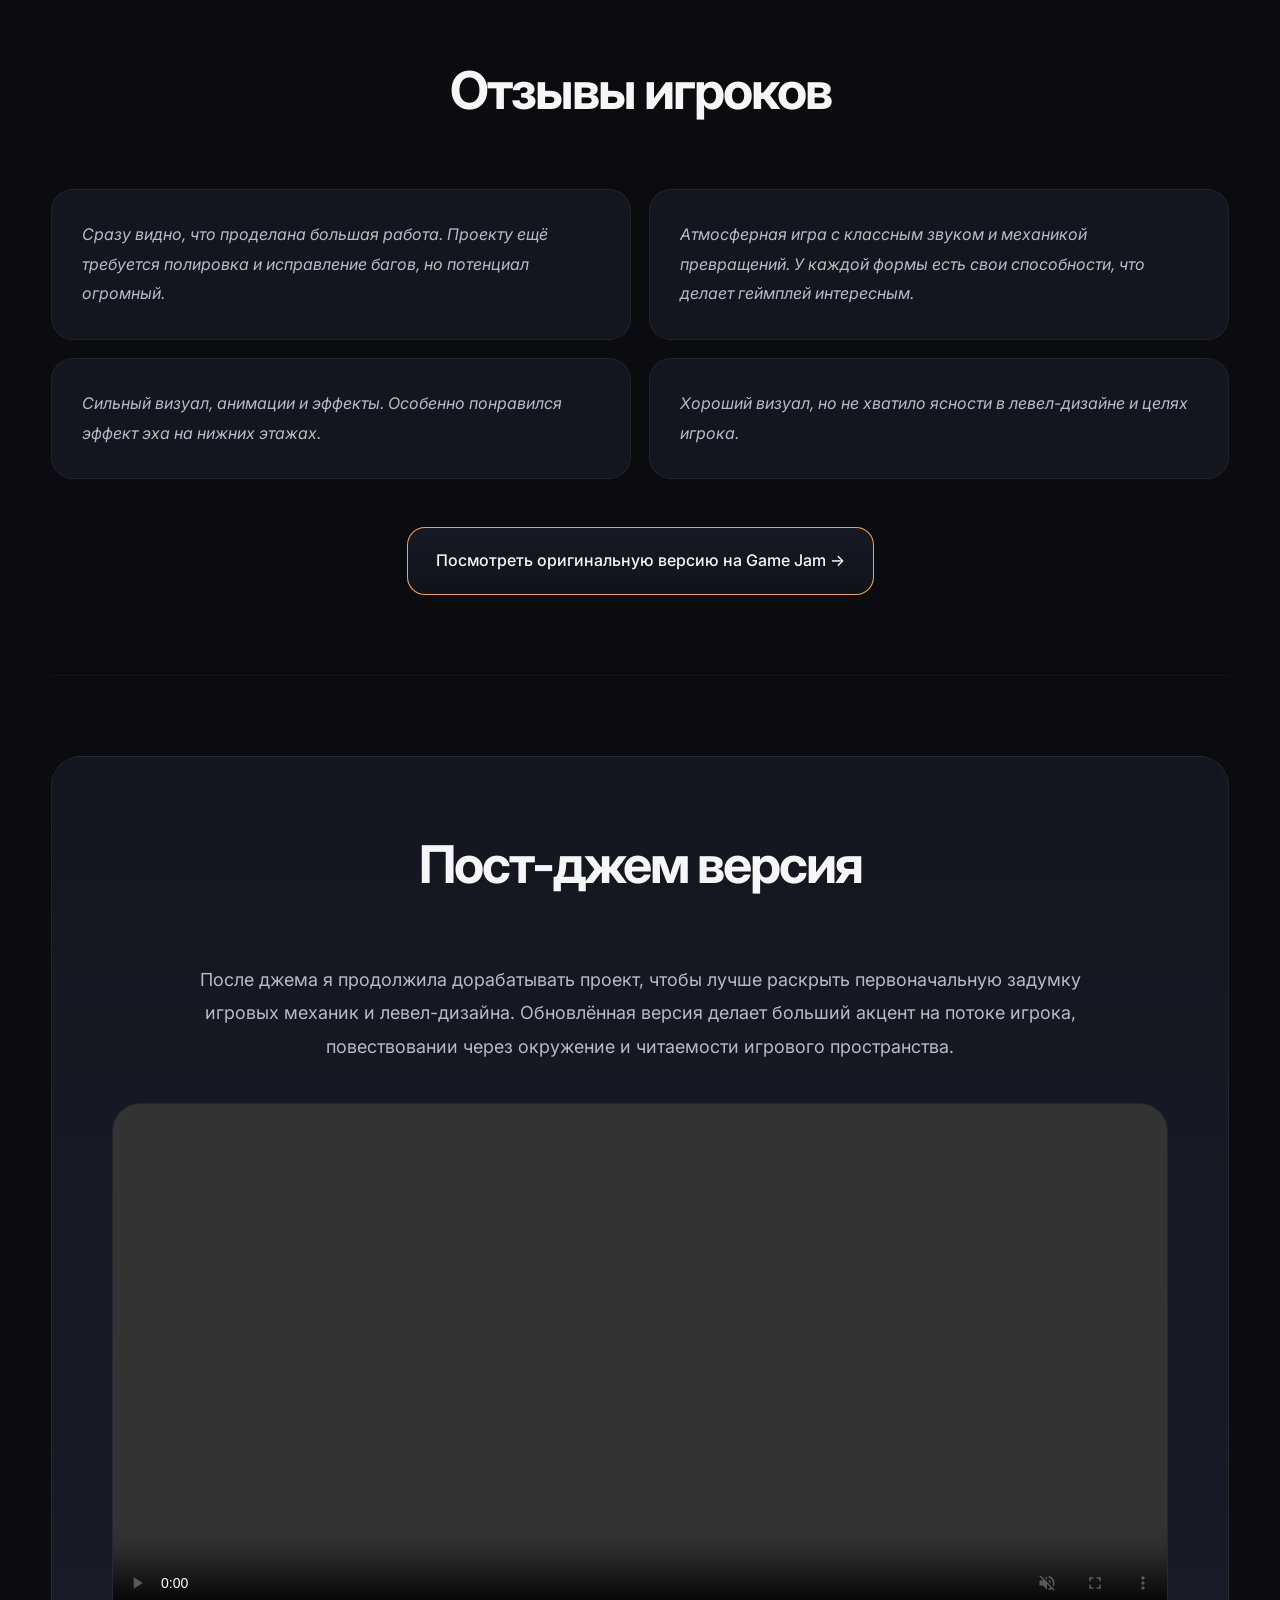
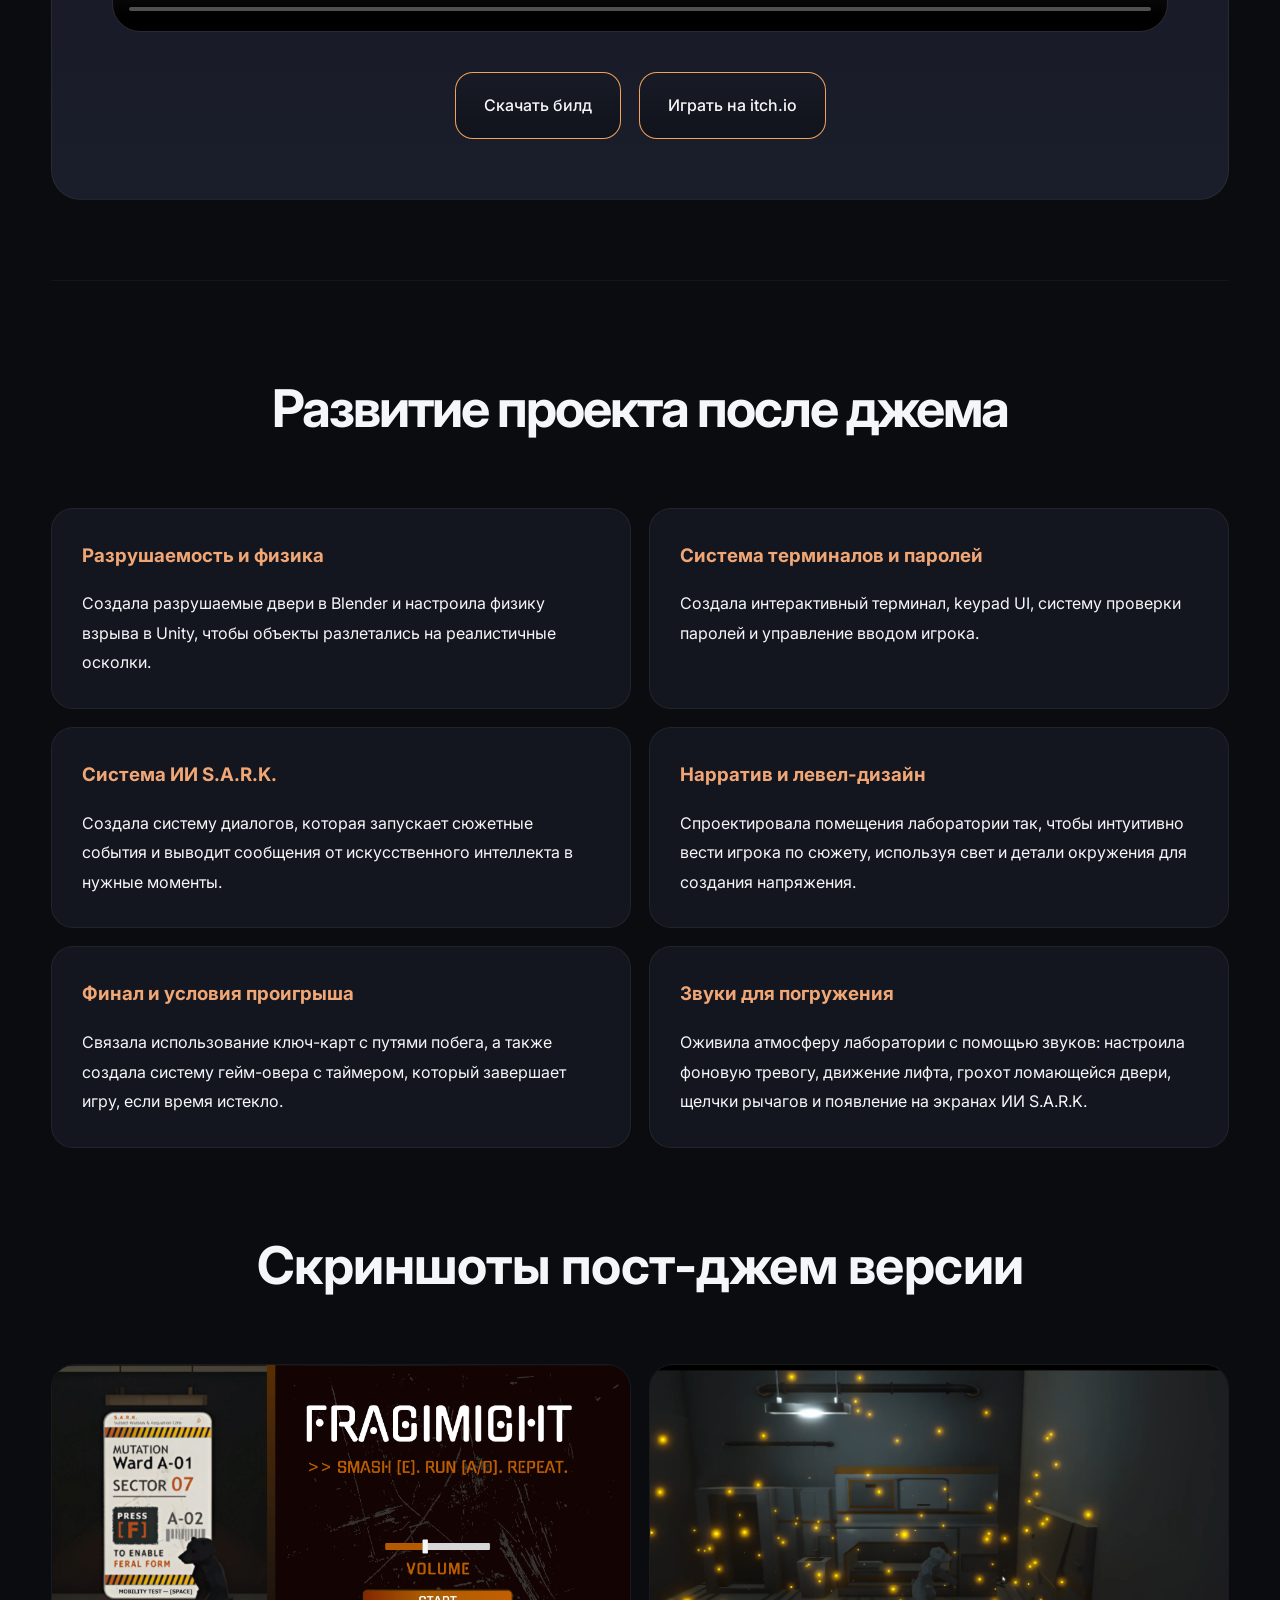
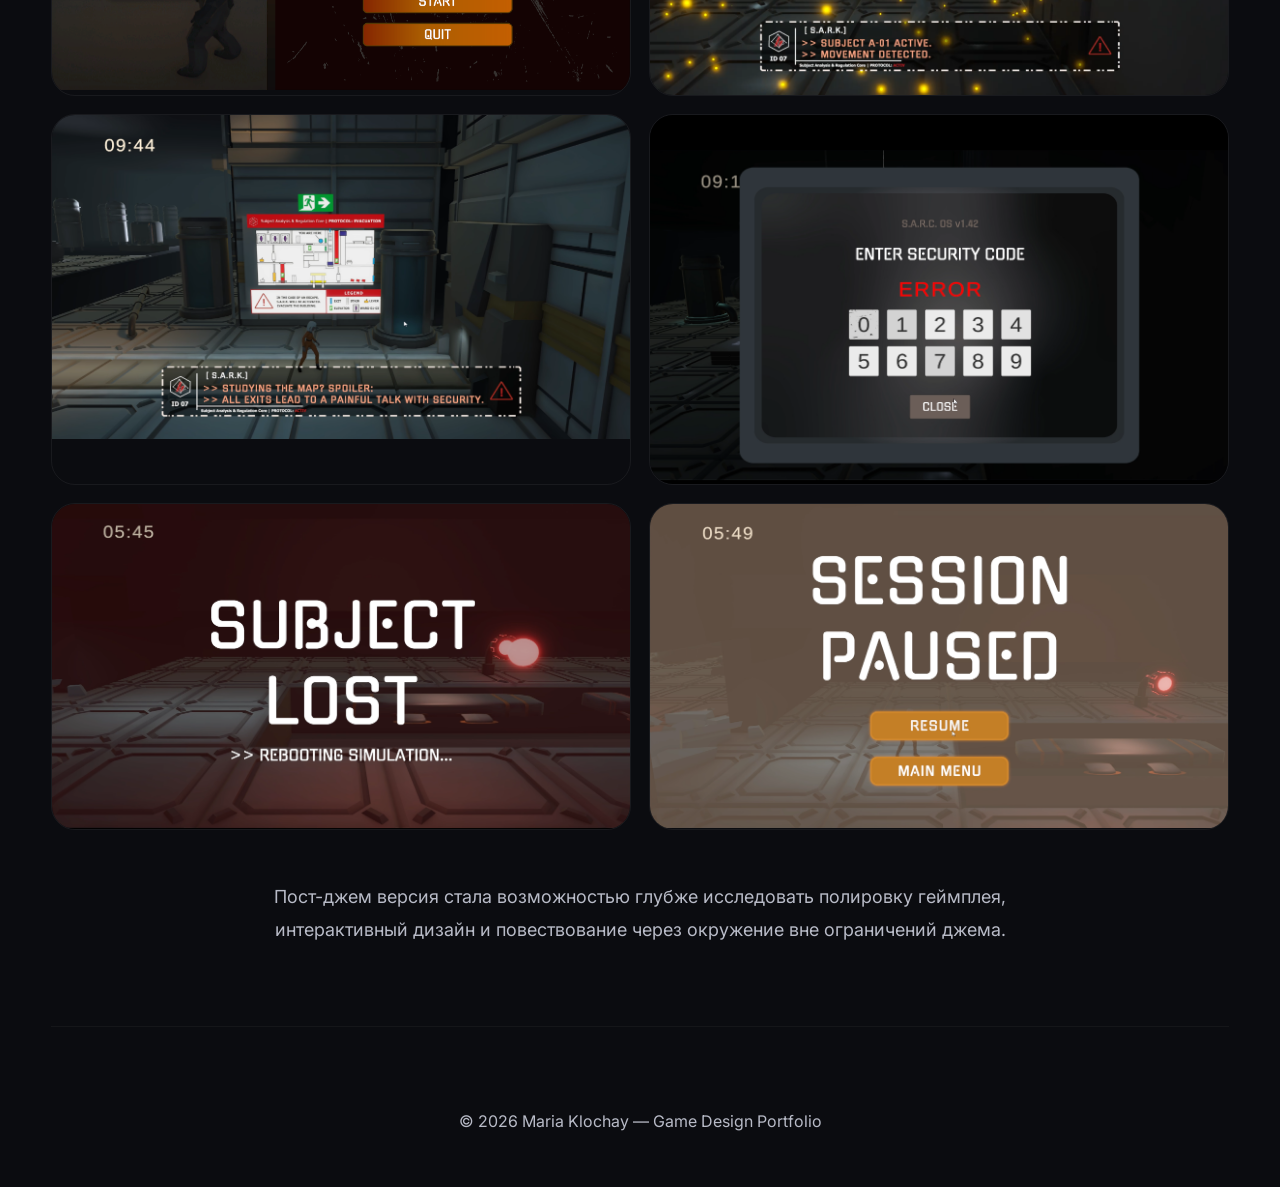
==== commit 418e3ceb: "upd all pages" ====
--- a/Projects/game-jam.html
+++ b/Projects/game-jam.html
@@ -3,6 +3,9 @@
 <head>
 <meta charset="UTF-8" />
 <meta name="viewport" content="width=device-width, initial-scale=1.0" />
+
+<link rel="icon" type="image/png" href="favicon.png">
+
 <title>Siberian Game Jam — Case Study</title>
 
 <link rel="preconnect" href="https://fonts.googleapis.com">
@@ -17,7 +20,8 @@
   --text:#f5f6f8;
   --muted:#b8bbc7;
   --line:rgba(255,255,255,0.06);
-  --accent:#ff8a3d;
+  --line-button:rgba(255,255,255,0.2);
+  --accent:#f1a775;
 }
 
 *{
@@ -55,7 +59,7 @@
 .lang button{
   color:var(--text);
   text-decoration:none;
-  border:2px solid var(--line);
+  border:2px solid var(--line-button);
   background:transparent;
   padding:10px 16px;
   border-radius:12px;
@@ -68,7 +72,9 @@
 .lang button:hover,
 .card:hover,
 .image-placeholder:hover,
-.quote:hover{
+.quote:hover,
+.goal:hover,
+.contribution:hover{
   border-color:var(--accent);
   box-shadow:
     0 0 0 1px rgba(255,138,61,0.12),
@@ -81,8 +87,30 @@
   gap:10px;
 }
 
+.hero-date-top {
+  font-size: 14px;
+  font-weight: bold;
+  color: var(--accent);
+  margin-top: 10px;
+  margin-bottom: 20px;
+  text-transform: uppercase;
+  letter-spacing: 1px;
+}
+
 .hero{
-  padding:120px 0 110px;
+  display: flex;
+  justify-content: space-between; 
+  gap: 40px;                     
+  align-items: flex-start; 
+  padding:100px 0 50px;
+}
+
+.conclusion {
+  margin-top: 16px; /* Создает идеальный отступ между абзацами */
+}
+
+.hero-content {
+  flex: 1; 
 }
 
 .hero h1{
@@ -90,6 +118,7 @@
   line-height:0.95;
   letter-spacing:-3px;
   margin-bottom:24px;
+  margin-top:50px;
 }
 
 .role{
@@ -107,10 +136,11 @@
 }
 
 .info-grid{
-  display:grid;
-  grid-template-columns:repeat(4,1fr);
-  gap:16px;
-  margin-top:48px;
+  display: flex;
+  flex-direction: column;        
+  gap: 20px;                     
+  min-width: 280px;
+  /* margin-top:48px; */
 }
 
 .card{
@@ -119,12 +149,36 @@
   border-radius:22px;
   padding:28px;
   transition:0.28s ease;
+  margin-bottom: 10px;
+  margin-top: 10px;
 }
 
 .card-title{
-  color:var(--muted);
+  color:var(--accent);
   margin-bottom:10px;
-  font-size:14px;
+  font-size:16px;
+  font-weight: bold;
+}
+
+.secondary-link-wrapper{
+  display:flex;
+  justify-content:center;
+  margin-top:20px;
+}
+
+.secondary-link{
+  display:inline-flex;
+  align-items:center;
+  justify-content:center;
+
+  padding:14px 22px;
+  font-size:15px;
+  border-radius:16px;
+  opacity:0.82;
+}
+
+.secondary-link:hover{
+  opacity:1;
 }
 
 section{
@@ -136,7 +190,7 @@
   text-align:center;
   font-size:52px;
   letter-spacing:-2px;
-  margin-bottom:70px;
+  margin-bottom:50px;
 }
 
 .text{
@@ -152,6 +206,12 @@
 .feedback-grid{
   display:grid;
   grid-template-columns:repeat(2,1fr);
+  gap:18px;
+}
+
+.team-grid{
+  display:grid;
+  grid-template-columns:repeat(auto-fit,minmax(220px,1fr));
   gap:18px;
 }
 
@@ -167,6 +227,19 @@
 
 .goal h3,
 .contribution h3{
+  color:var(--accent);
+  margin-bottom:16px;
+}
+
+
+.hero h3{
+  color:var(--accent);
+  margin-bottom:16px;
+}
+
+.contribution h4{
+  color:var(--accent);
+  font-size:15px;
   margin-bottom:16px;
 }
 
@@ -197,7 +270,7 @@
 
   color:rgba(245,246,248,0.92);
 
-  font-size:15px;
+  font-size:18px;
   font-weight:500;
   letter-spacing:-0.2px;
 
@@ -213,6 +286,13 @@
   cursor:default;
 }
 
+.download-buttons{
+  display:flex;
+  gap:18px;
+  justify-content:center;
+  flex-wrap:wrap;
+  margin-top:40px;
+}
 
 /* SUBTLE TOP LIGHT */
 
@@ -339,6 +419,23 @@
 
 /* MOBILE */
 
+
+@media(max-width:1100px){
+
+  .team-grid{
+    grid-template-columns:repeat(2,1fr);
+  }
+
+}
+
+@media(max-width:700px){
+
+  .team-grid{
+    grid-template-columns:1fr;
+  }
+
+}
+
 @media(max-width:768px){
 
   .process{
@@ -350,6 +447,15 @@
     text-align:center;
   }
 
+}
+
+@media (max-width: 768px) {
+  .hero {
+    flex-direction: column;
+  }       
+  .info-grid {
+    width: 100%;                  
+  }
 }
 
 .image-placeholder{
@@ -383,6 +489,7 @@
 
 .final-block{
   background:linear-gradient(180deg,var(--panel),#1a1d2a);
+  text-align: center;
   border:1px solid rgba(255,255,255,0.06);
   border-radius:30px;
   padding:60px;
@@ -406,7 +513,6 @@
     font-size:52px;
   }
 
-  .info-grid,
   .goals-grid,
   .contribution-grid,
   .gallery-grid,
@@ -426,6 +532,16 @@
   letter-spacing:-0.5px;
 }
 
+.Post-Jam-title{
+  font-size:52px;
+  margin:60px 0 26px;
+  text-align:center;
+  color:var(--text);
+  letter-spacing:-0.5px;
+  margin-bottom:50px;
+  margin-top:70px;
+}
+
 .video-wrapper{
   border-radius:28px;
   overflow:hidden;
@@ -541,6 +657,61 @@
 .lightbox-close:hover{
   opacity:1;
   color:var(--accent);
+}
+
+.jam-link-wrapper{
+  margin-top:48px;
+  display:flex;
+  justify-content:center;
+}
+
+.jam-link{
+
+  display:inline-flex;
+  align-items:center;
+  gap:10px;
+
+  padding:18px 28px;
+
+  border-radius:18px;
+
+  background:
+    linear-gradient(
+      180deg,
+      rgba(24,27,38,0.95),
+      rgba(17,19,28,0.98)
+    );
+
+  border:1px solid rgba(249, 167, 91, 0.969);
+
+  color:var(--text);
+  text-decoration:none;
+
+  font-size:16px;
+  font-weight:500;
+
+  transition:
+    transform 0.3s ease,
+    border-color 0.3s ease,
+    box-shadow 0.3s ease,
+    color 0.3s ease;
+}
+
+.jam-link:hover{
+
+  transform:
+    translateY(-3px)
+    scale(1.01);
+
+  border-color:
+    rgba(255,138,61,0.35);
+
+  color:var(--accent);
+
+  box-shadow:
+    0 0 0 1px rgba(255,138,61,0.08),
+    0 16px 40px rgba(0,0,0,0.34),
+    0 0 48px rgba(255,138,61,0.08);
 }
 
 </style>
@@ -567,39 +738,53 @@
 <!-- HERO -->
 <section class="hero">
 
+  <!-- ЛЕВАЯ КОЛОНКА: Основной текст -->
+
+<div class="hero-content">
   <div class="role"
-  data-en="Game Designer / Level Designer"
-  data-ru="Game Designer / Level Designer">
-  Game Designer / Level Designer
+       data-en="Game Designer / Level Designer"
+       data-ru="Game Designer / Level Designer">
+    Game Designer / Level Designer
   </div>
 
-  <h1>Siberian Game Jam 2026</h1>
+  <h1>Siberian Game Jam</h1>
+
+  <div class="hero-date-top" data-en="MAY 2026" data-ru="МАЙ 2026">МАЙ 2026</div>
 
   <p class="hero-text"
-  data-en="Collaborating with a junior team under strict jam constraints taught me the art of prioritization. Post-jam, I took the initiative to fully implement the intended mechanics and atmospheric details that were initially cut due to time."
-  data-ru="Работа с начинающей командой в условиях джема научила меня приоритизации. Позже я использовала этот опыт, чтобы самостоятельно дореализовать те механики и элементы атмосферы, на которые не хватило времени в ходе самого конкурса.">
-  Collaborating with a junior team under strict jam constraints taught me the art of prioritization. Post-jam, I took the initiative to fully implement the intended mechanics and atmospheric details that were initially cut due to time.
+    data-en="This jam was a vital lesson in management. I realized the critical importance of planning and precise task definition from the start to avoid weak narrative and raw mechanics."
+    data-ru="Этот джем стал для меня важным уроком менеджмента. Я осознала критическую значимость планирования и точной постановки задач на старте, чтобы избежать слабого нарратива и сырых игровых механик.">
+    Этот джем стал для меня важным уроком менеджмента. Я осознала критическую значимость планирования и точной постановки задач на старте, чтобы избежать слабого нарратива и сырых игровых механик.
   </p>
 
+  <p class="hero-text conclusion"
+    data-en="Taking time for rest and an objective evaluation, I rebuilt the project post-jam, slightly better unlocking its game design potential."
+    data-ru="Взяв паузу для трезвой оценки и отдыха, после джема я пересобрала проект, чуть лучше раскрыть его геймдизайнерский потенциал.">
+    Взяв паузу для трезвой оценки и отдыха, после джема я пересобрала проект, чуть лучше раскрыть его геймдизайнерский потенциал.
+  </p>
+</div>
+
+
+  <!-- ПРАВАЯ КОЛОНКА: Карточки в столбик -->
   <div class="info-grid">
 
-    <div class="card">
+    <!-- <div class="card">
       <div class="card-title" data-en="Role" data-ru="Роль">Role</div>
       <div data-en="Game Design / Level Design" data-ru="Геймдизайн / Левел-дизайн">Game Design / Level Design</div>
-    </div>
+    </div> -->
 
     <div class="card">
-      <div class="card-title" data-en="Duration" data-ru="Сроки">Duration</div>
-      <div data-en="72 hours" data-ru="72 часа">72 hours</div>
+      <div class="card-title" data-en="Duration" data-ru="Сроки">Сроки</div>
+      <div data-en="72 hours" data-ru="72 часа">72 часа</div>
     </div>
 
     <div class="card">
-      <div class="card-title" data-en="Focus" data-ru="Фокус">Focus</div>
-      <div data-en="Gameplay & Atmosphere" data-ru="Геймплей и атмосфера">Gameplay & Atmosphere</div>
+      <div class="card-title" data-en="Focus" data-ru="Фокус">Фокус</div>
+      <div data-en="Gameplay & Atmosphere" data-ru="Геймплей и атмосфера">Геймплей и атмосфера</div>
     </div>
 
     <div class="card">
-      <div class="card-title" data-en="Tools" data-ru="Инструменты">Tools</div>
+      <div class="card-title" data-en="Tools" data-ru="Инструменты">Инструменты</div>
       <div>Unity / Blender / Illustrator</div>
     </div>
 
@@ -607,20 +792,106 @@
 
 </section>
 
-<!-- CHALLENGE -->
+<div class="secondary-link-wrapper">
+  <a href="#post-jam"
+  class="jam-link secondary-link"
+  data-en="See Post-Jam Version ↓"
+  data-ru="Пост-джем версия ↓">
+  Пост-джем версия ↓
+  </a>
+</div>
+
 <section>
 
   <h2 class="section-title"
-  data-en="The Challenge"
-  data-ru="Задача">
-  The Challenge
+  data-en="Team"
+  data-ru="Команда">
+  Команда
   </h2>
 
-  <p class="text"
-  data-en="The project was created during a game jam with limited time and production resources. The main goal was to quickly transform an abstract gameplay concept into a cohesive playable experience with readable mechanics, clear level flow and strong atmosphere."
-  data-ru="Проект создавался в рамках геймджема с ограниченным временем и production-ресурсами. Главной задачей было быстро превратить абстрактную игровую идею в цельный игровой опыт с читаемыми механиками, понятным потоком уровня и выразительной атмосферой.">
-  The project was created during a game jam with limited time and production resources. The main goal was to quickly transform an abstract gameplay concept into a cohesive playable experience with readable mechanics, clear level flow and strong atmosphere.
-  </p>
+  <div class="team-grid">
+
+    <div class="contribution">
+      <h4 data-en="Maria Klochay"
+      data-ru="Мария Клочай">Мария Клочай</h4>
+
+      <p
+      data-en="- Game Designer
+      - Level Designer
+      - 3D Artist
+      - QA"
+      data-ru="- Геймдизайнер
+      - Левел-дизайнер
+      - 3D художник
+      - Тестировщик">
+      - Геймдизайнер <br>
+      - Левел-дизайнер <br>
+      - 3D художник <br>
+      - Тестировщик
+      </p>
+    </div>
+
+    <div class="contribution">
+      <h4 data-en="Anton Egorov"
+      data-ru="Антон Егоров">Антон Егоров</h4>
+  
+      <p
+      data-en="- Lead Unity Developer
+      - Sound Designer 
+      - UI Engineering"
+      data-ru="- Lead Unity-разработчик
+      - Sound Designer 
+      - UI Engineering">
+      - Lead Unity-разработчик <br>
+      - Sound Designer <br>
+      - UI Engineering <br>
+
+      </p>
+    </div>
+
+    <div class="contribution">
+      <h4 data-en="Elena Ponomarenko"
+      data-ru="Елена Пономаренко">Елена Пономаренко</h4>
+
+      <p
+      data-en="- 3D Artist
+      - QA"
+      data-ru="- 3D художник
+      - Тестировщик">
+      - 3D художник <br>
+      - Тестировщик
+      </p>
+    </div>
+
+    <div class="contribution">
+      <h4 data-en="Gleb Kholmsky"
+      data-ru="Глеб Холмский">Глеб Холмский</h4>
+
+      <p
+      data-en="- Gameplay Programming
+      - Community Management"
+      data-ru="- Программист
+      - PR-менеджер">
+      - Программист <br>
+      - PR-менеджер 
+      </p>
+    </div>
+
+    <div class="contribution">
+      <h4 data-en="Kirill Gulyaev"
+      data-ru="Кирилл Гуляев">Кирилл Гуляев</h4>
+      
+      <p
+      data-en="- Logo Design 
+      - Typography"
+      data-ru="- Дизайн логотипа 
+      - Подбор шрифтов">
+      - Дизайн логотипа <br>
+      - Подбор шрифтов
+      </p>
+    </div>
+
+  </div>
 
 </section>
 
@@ -628,31 +899,67 @@
 <section>
 
   <h2 class="section-title"
-  data-en="Design Goals"
-  data-ru="Цели дизайна">
-  Design Goals
+  data-en="Jam Priorities"
+  data-ru="Приоритеты джема">
+  Приоритеты джема
   </h2>
 
   <div class="goals-grid">
 
     <div class="goal">
-      <h3 data-en="Readable Gameplay" data-ru="Читаемый геймплей">Readable Gameplay</h3>
-      <p data-en="Ensure that player interactions and navigation remain understandable even during fast iteration." data-ru="Сделать взаимодействия и навигацию понятными даже в условиях быстрой разработки.">Ensure that player interactions and navigation remain understandable even during fast iteration.</p>
+      <h3
+      data-en="Playable Core"
+      data-ru="Рабочий геймплей">
+      Рабочий геймплей
+      </h3>
+
+      <p
+      data-en="Focus on creating a playable prototype with working mechanics before adding polish."
+      data-ru="Сделать рабочий прототип с базовыми механиками раньше, чем заниматься полировкой.">
+      Сделать рабочий прототип с базовыми механиками раньше, чем заниматься полировкой.
+      </p>
     </div>
 
     <div class="goal">
-      <h3 data-en="Atmosphere" data-ru="Атмосфера">Atmosphere</h3>
-      <p data-en="Use lighting, composition and environment design to support the emotional tone of the experience." data-ru="Использовать освещение, композицию и окружение для поддержки эмоционального восприятия игры.">Use lighting, composition and environment design to support the emotional tone of the experience.</p>
+      <h3
+      data-en="Atmosphere"
+      data-ru="Атмосфера">
+      Атмосфера
+      </h3>
+
+      <p
+      data-en="Use lighting, sound and environment design to create tension inside the laboratory."
+      data-ru="Создать напряжённую атмосферу лаборатории через свет, звук и окружение.">
+      Создать напряжённую атмосферу лаборатории через свет, звук и окружение.
+      </p>
     </div>
 
     <div class="goal">
-      <h3 data-en="Player Flow" data-ru="Поток игрока">Player Flow</h3>
-      <p data-en="Build level structure around intuitive movement and visual guidance." data-ru="Построить структуру уровня вокруг интуитивного движения и визуального направления игрока.">Build level structure around intuitive movement and visual guidance.</p>
+      <h3
+      data-en="Clear Navigation"
+      data-ru="Понятная навигация">
+      Понятная навигация
+      </h3>
+
+      <p
+      data-en="Help players understand where to go and how to interact with the environment."
+      data-ru="Сделать перемещение и взаимодействие с окружением интуитивно понятными.">
+      Сделать перемещение и взаимодействие с окружением интуитивно понятными.
+      </p>
     </div>
 
     <div class="goal">
-      <h3 data-en="Rapid Production" data-ru="Быстрое производство">Rapid Production</h3>
-      <p data-en="Create reusable assets and production-friendly workflow under strict deadlines." data-ru="Создать production-friendly пайплайн и переиспользуемые ассеты в условиях жёстких дедлайнов.">Create reusable assets and production-friendly workflow under strict deadlines.</p>
+      <h3
+      data-en="Scope Control"
+      data-ru="Контроль масштаба">
+      Контроль масштаба
+      </h3>
+
+      <p
+      data-en="Keep the scope realistic for a 72-hour development timeline."
+      data-ru="Удержать масштаб проекта в рамках 72-часового джема.">
+      Удержать масштаб проекта в рамках 72-часового джема.
+      </p>
     </div>
 
   </div>
@@ -665,29 +972,57 @@
   <h2 class="section-title"
   data-en="My Contribution"
   data-ru="Мой вклад">
-  My Contribution
+  Мой вклад
   </h2>
 
   <div class="contribution-grid">
 
     <div class="contribution">
-      <h3 data-en="Game Design" data-ru="Геймдизайн">Game Design</h3>
-      <p data-en="Created the gameplay concept, designed core mechanics and prepared the initial GDD." data-ru="Разработала концепт игры, основные механики и подготовила первоначальный GDD.">Created the gameplay concept, designed core mechanics and prepared the initial GDD.</p>
+      <h3 data-en="Game Design" data-ru="Геймдизайн">
+        Геймдизайн
+      </h3>
+
+      <p
+      data-en="Created the gameplay concept, designed core mechanics and prepared the initial GDD."
+      data-ru="Разработала концепт игры, основные механики и подготовила первоначальный GDD.">
+      Разработала концепт игры, основные механики и подготовила первоначальный GDD.
+      </p>
     </div>
 
     <div class="contribution">
-      <h3 data-en="Level Design" data-ru="Левел-дизайн">Level Design</h3>
-      <p data-en="Designed the first level layout in Illustrator and later implemented it directly in Unity." data-ru="Создала первую схему уровня в Illustrator и позже реализовала её в Unity.">Designed the first level layout in Illustrator and later implemented it directly in Unity.</p>
+      <h3 data-en="Level Design" data-ru="Левел-дизайн">
+        Левел-дизайн
+      </h3>
+
+      <p
+      data-en="Designed the first level layout in Illustrator and later implemented it directly in Unity."
+      data-ru="Создала первую схему уровня в Illustrator и позже реализовала её в Unity.">
+      Создала первую схему уровня в Illustrator и позже реализовала её в Unity.
+      </p>
     </div>
 
     <div class="contribution">
-      <h3 data-en="3D Production" data-ru="3D Production">3D Production</h3>
-      <p data-en="Modeled environment assets and interactive prefabs in Blender." data-ru="Замоделила окружение и интерактивные префабы в Blender.">Modeled environment assets and interactive prefabs in Blender.</p>
+      <h3 data-en="3D Production" data-ru="3D деятельность">
+        3D деятельность
+      </h3>
+
+      <p
+      data-en="Modeled environment assets and interactive prefabs in Blender."
+      data-ru="Замоделила окружение и интерактивные префабы в Blender.">
+      Замоделила окружение и интерактивные префабы в Blender.
+      </p>
     </div>
 
     <div class="contribution">
-      <h3 data-en="Lighting & Atmosphere" data-ru="Освещение и атмосфера">Lighting & Atmosphere</h3>
-      <p data-en="Configured lighting and visual composition to strengthen gameplay readability and atmosphere." data-ru="Настроила освещение и визуальную композицию для усиления атмосферы и читаемости.">Configured lighting and visual composition to strengthen gameplay readability and atmosphere.</p>
+      <h3 data-en="Lighting & Atmosphere" data-ru="Освещение и атмосфера">
+        Освещение и атмосфера
+      </h3>
+
+      <p
+      data-en="Configured lighting and visual composition to strengthen gameplay readability and atmosphere."
+      data-ru="Настроила освещение и визуальную композицию для усиления атмосферы и читаемости.">
+      Настроила освещение и визуальную композицию для усиления атмосферы и читаемости.
+      </p>
     </div>
 
   </div>
@@ -699,8 +1034,8 @@
 
   <h2 class="section-title"
   data-en="Iteration Process"
-  data-ru="Процесс итерации">
-  Iteration Process
+  data-ru="Процесс разработки">
+  Процесс разработки
   </h2>
 
   <div class="process">
@@ -721,14 +1056,14 @@
   <h2 class="section-title"
   data-en="Visual Development"
   data-ru="Визуальная разработка">
-  Visual Development
+  Визуальная разработка
   </h2>
 
   <!-- IDEATION -->
   <h3 class="subsection-title"
   data-en="Pre-production / Ideation"
   data-ru="Препродакшн / Идеи">
-  Pre-production / Ideation
+  Препродакшн / Идеи
   </h3>
 
   <div class="gallery-grid">
@@ -747,7 +1082,7 @@
   <h3 class="subsection-title"
   data-en="Level Design (Illustrator)"
   data-ru="Левел-дизайн (Illustrator)">
-  Level Design (Illustrator)
+  Левел-дизайн (Illustrator)
   </h3>
 
   <div class="gallery-grid">
@@ -766,7 +1101,7 @@
   <h3 class="subsection-title"
   data-en="In-Engine Implementation (Unity)"
   data-ru="Реализация в Unity">
-  In-Engine Implementation (Unity)
+  Реализация в Unity
   </h3>
 
   <div class="gallery-grid">
@@ -816,7 +1151,7 @@
   <h2 class="section-title"
   data-en="Gameplay Footage"
   data-ru="Геймплей">
-  Gameplay Footage
+  Геймплей
   </h2>
 
   <div class="video-wrapper">
@@ -838,7 +1173,7 @@
   <h2 class="section-title"
   data-en="Playtester Feedback"
   data-ru="Отзывы игроков">
-  Playtester Feedback
+  Отзывы игроков
   </h2>
 
   <div class="feedback-grid">
@@ -847,7 +1182,7 @@
       <p
       data-en="Strong potential. The project clearly shows a lot of work, even though it still needs polishing and bug fixing."
       data-ru="Сразу видно, что проделана большая работа. Проекту ещё требуется полировка и исправление багов, но потенциал огромный.">
-      Сразу видно, что проделана большая работа...
+      Сразу видно, что проделана большая работа. Проекту ещё требуется полировка и исправление багов, но потенциал огромный.
       </p>
     </div>
 
@@ -855,7 +1190,7 @@
       <p
       data-en="Atmospheric game with great sound design and transformation mechanics. Each form having unique abilities made gameplay engaging."
       data-ru="Атмосферная игра с классным звуком и механикой превращений. У каждой формы есть свои способности, что делает геймплей интересным.">
-      Атмосферная игра...
+      Атмосферная игра с классным звуком и механикой превращений. У каждой формы есть свои способности, что делает геймплей интересным.
       </p>
     </div>
 
@@ -863,7 +1198,7 @@
       <p
       data-en="Visually strong with great animations and effects. Echo sound on lower floors was especially memorable."
       data-ru="Сильный визуал, анимации и эффекты. Особенно понравился эффект эха на нижних этажах.">
-      Крутой визуал...
+      Сильный визуал, анимации и эффекты. Особенно понравился эффект эха на нижних этажах.
       </p>
     </div>
 
@@ -871,30 +1206,45 @@
       <p
       data-en="Good visuals, but level design clarity and objectives could be improved for better player guidance."
       data-ru="Хороший визуал, но не хватило ясности в левел-дизайне и целях игрока.">
-      Хороший визуал...
+      Хороший визуал, но не хватило ясности в левел-дизайне и целях игрока.
       </p>
     </div>
 
   </div>
 
+  <div class="jam-link-wrapper">
+
+  <a 
+    href="https://platform.sibgamejam.com/games/glebiank/supermbb/jams"
+    target="_blank"
+    class="jam-link"
+    data-en="View Original Jam Submission →"
+    data-ru="Посмотреть оригинальную версию на Game Jam →">
+    
+    Посмотреть оригинальную версию на Game Jam →
+
+  </a>
+
+</div>
+
 </section>
 
 
 <!-- POST JAM -->
-<section>
+<section id="post-jam">
 
   <div class="final-block">
 
-    <h3
+    <h2 class="section-title"
     data-en="Post-Jam Redesign"
     data-ru="Пост-джем версия">
-    Post-Jam Redesign
-    </h3>
+    Пост-джем версия
+    </h2>
 
     <p class="text"
     data-en="After the jam I continued refining the project to better reflect the original gameplay and level design vision. The updated version focuses on clearer player flow, stronger environmental storytelling and improved gameplay readability."
-    data-ru="После джема я продолжила дорабатывать проект, чтобы лучше раскрыть первоначальную задумку игровых механик и левел-дизайна. Обновлённая версия делает больший акцент на потоке игрока, environmental storytelling и читаемости игрового пространства.">
-    After the jam I continued refining the project to better reflect the original gameplay and level design vision. The updated version focuses on clearer player flow, stronger environmental storytelling and improved gameplay readability.
+    data-ru="После джема я продолжила дорабатывать проект, чтобы лучше раскрыть первоначальную задумку игровых механик и левел-дизайна. Обновлённая версия делает больший акцент на потоке игрока, повествовании через окружение и читаемости игрового пространства.">
+    После джема я продолжила дорабатывать проект, чтобы лучше раскрыть первоначальную задумку игровых механик и левел-дизайна. Обновлённая версия делает больший акцент на потоке игрока, повествовании через окружение и читаемости игрового пространства.
     </p>
 
     <div class="video-wrapper" style="margin-top:40px;">
@@ -903,7 +1253,182 @@
       </video>
     </div>
 
+    <div class="download-buttons">
+
+      <a 
+        href="https://drive.google.com/uc?export=download&id=11-FwHr4ZOBcj3h1zDV06VJ9VYc6-kIEt"
+        target="_blank"
+        class="jam-link"
+        data-en="Download Build"
+        data-ru="Скачать билд">
+        Скачать билд
+      </a>
+
+      <a 
+        href="https://klochimp.itch.io/fragimight"
+        target="_blank"
+        class="jam-link"
+        data-en="Play on itch.io"
+        data-ru="Играть на itch.io">
+        Играть на itch.io
+      </a>
+
+    </div>
+
   </div>
+
+</section>
+
+<!-- POST JAM SYSTEMS -->
+<section>
+
+  <h2 class="section-title"
+  data-en="Post-Jam Expansion"
+  data-ru="Развитие проекта после джема">
+  Развитие проекта после джема
+  </h2>
+
+  <div class="contribution-grid">
+
+    <div class="contribution">
+      <h3 data-en="Destruction & Physics" data-ru="Разрушаемость и физика">
+        Разрушаемость и физика
+      </h3>
+      <p data-en="Created breakable doors in Blender and set up the explosion physics inside Unity so objects shatter realistically."
+        data-ru="Создала разрушаемые двери в Blender и настроила физику взрыва в Unity, чтобы объекты разлетались на реалистичные осколки.">
+        Создала разрушаемые двери в Blender и настроила физику взрыва в Unity, чтобы объекты разлетались на реалистичные осколки.
+      </p>
+    </div>
+
+
+    <div class="contribution">
+
+      <h3
+      data-en="Terminal & Password Systems"
+      data-ru="Система терминалов и паролей">
+      Система терминалов и паролей
+      </h3>
+
+      <p
+      data-en="Created interactive terminal, keypad UI, password validation logic and player interaction flow with input control."
+      data-ru="Создала интерактивный терминал, keypad UI, систему проверки паролей и управление вводом игрока.">
+      Создала интерактивный терминал, keypad UI, систему проверки паролей и управление вводом игрока.
+      </p>
+
+    </div>
+
+
+    <div class="contribution">
+      <h3 data-en="Narrative AI System S.A.R.K." data-ru="Система ИИ S.A.R.K.">
+        Система ИИ S.A.R.K.
+      </h3>
+      <p data-en="Built a dialogue system triggered by player actions to display story events and dynamic messages from the AI."
+        data-ru="Создала систему диалогов, которая запускает сюжетные события и выводит сообщения от искусственного интеллекта в нужные моменты.">
+        Создала систему диалогов, которая запускает сюжетные события и выводит сообщения от искусственного интеллекта в нужные моменты.
+      </p>
+    </div>
+
+
+    <div class="contribution">
+      <h3 data-en="Narrative & Level Design" data-ru="Нарратив и левел-дизайн">
+        Нарратив и левел-дизайн
+      </h3>
+      <p data-en="Designed lab spaces to guide the player naturally, using lighting and environment details to tell a story and build tension."
+        data-ru="Спроектировала помещения лаборатории так, чтобы интуитивно вести игрока по сюжету, используя свет и детали окружения для создания напряжения.">
+        Спроектировала помещения лаборатории так, чтобы интуитивно вести игрока по сюжету, используя свет и детали окружения для создания напряжения.
+      </p>
+    </div>
+
+
+    <div class="contribution">
+      <h3 data-en="Game Rules & Endings" data-ru="Финал и условия проигрыша">
+        Финал и условия проигрыша
+      </h3>
+      <p data-en="Linked keycard access with escape routes, and built a game-over system with a countdown timer that ends the session if time runs out."
+        data-ru="Связала использование ключ-карт с путями побега, а также создала систему гейм-овера с таймером, который завершает игру, если время истекло.">
+        Связала использование ключ-карт с путями побега, а также создала систему гейм-овера с таймером, который завершает игру, если время истекло.
+      </p>
+    </div>
+
+
+    <div class="contribution">
+
+      <h3
+      data-en="Immersive Sound Design"
+      data-ru="Звуки для погружения">
+      Звуки для погружения
+      </h3>
+
+      <p
+      data-en="Added detailed sound effects to bring the laboratory to life: background alarms, elevator movement, heavy doors breaking, lever clicks, and the eerie appearance of the S.A.R.K. AI on screens."
+      data-ru="Оживила атмосферу лаборатории с помощью звуков: настроила фоновую тревогу, движение лифта, грохот ломающейся двери, щелчки рычагов и появление на экранах ИИ S.A.R.K.">
+      Оживила атмосферу лаборатории с помощью звуков: настроила фоновую тревогу, движение лифта, грохот ломающейся двери, щелчки рычагов и появление на экранах ИИ S.A.R.K.
+      </p>
+
+    </div>
+
+  </div>
+
+  <h3 class="Post-Jam-title"
+  data-en="Post-Jam Screenshots"
+  data-ru="Скриншоты пост-джем версии">
+  Скриншоты пост-джем версии
+  </h3>
+
+  <div class="gallery-grid">
+
+    <div class="image-wrapper">
+      <img src="../Assets/Jam/Screenshot1.png"
+      alt="Post Jam Screenshot"
+      onclick="openLightbox(this.src)">
+    </div>
+
+    <div class="image-wrapper">
+      <img src="../Assets/Jam/Screenshot2.png"
+      alt="Post Jam Screenshot"
+      onclick="openLightbox(this.src)">
+    </div>
+
+    <div class="image-wrapper">
+      <img src="../Assets/Jam/Screenshot3.png"
+      alt="Post Jam Screenshot"
+      onclick="openLightbox(this.src)">
+    </div>
+
+    <div class="image-wrapper">
+      <img src="../Assets/Jam/Screenshot4.png"
+      alt="Post Jam Screenshot"
+      onclick="openLightbox(this.src)">
+    </div>
+
+    <div class="image-wrapper">
+      <img src="../Assets/Jam/Screenshot5.png"
+      alt="Post Jam Screenshot"
+      onclick="openLightbox(this.src)">
+    </div>
+
+        <div class="image-wrapper">
+      <img src="../Assets/Jam/Screenshot6.png"
+      alt="Post Jam Screenshot"
+      onclick="openLightbox(this.src)">
+    </div>
+
+  </div>
+
+  
+
+  <p class="text" style="margin-top:50px; text-align:center; max-width:850px;">
+
+    <span
+    data-en="The post-jam iteration became an opportunity to explore gameplay polish, interaction design and environmental storytelling beyond strict time limitations."
+    
+    data-ru="Пост-джем версия стала возможностью глубже исследовать полировку геймплея, интерактивный дизайн и повествование через окружение вне ограничений джема.">
+    
+    Пост-джем версия стала возможностью глубже исследовать полировку геймплея, интерактивный дизайн и повествование через окружение вне ограничений джема.
+
+    </span>
+
+  </p>
 
 </section>
 
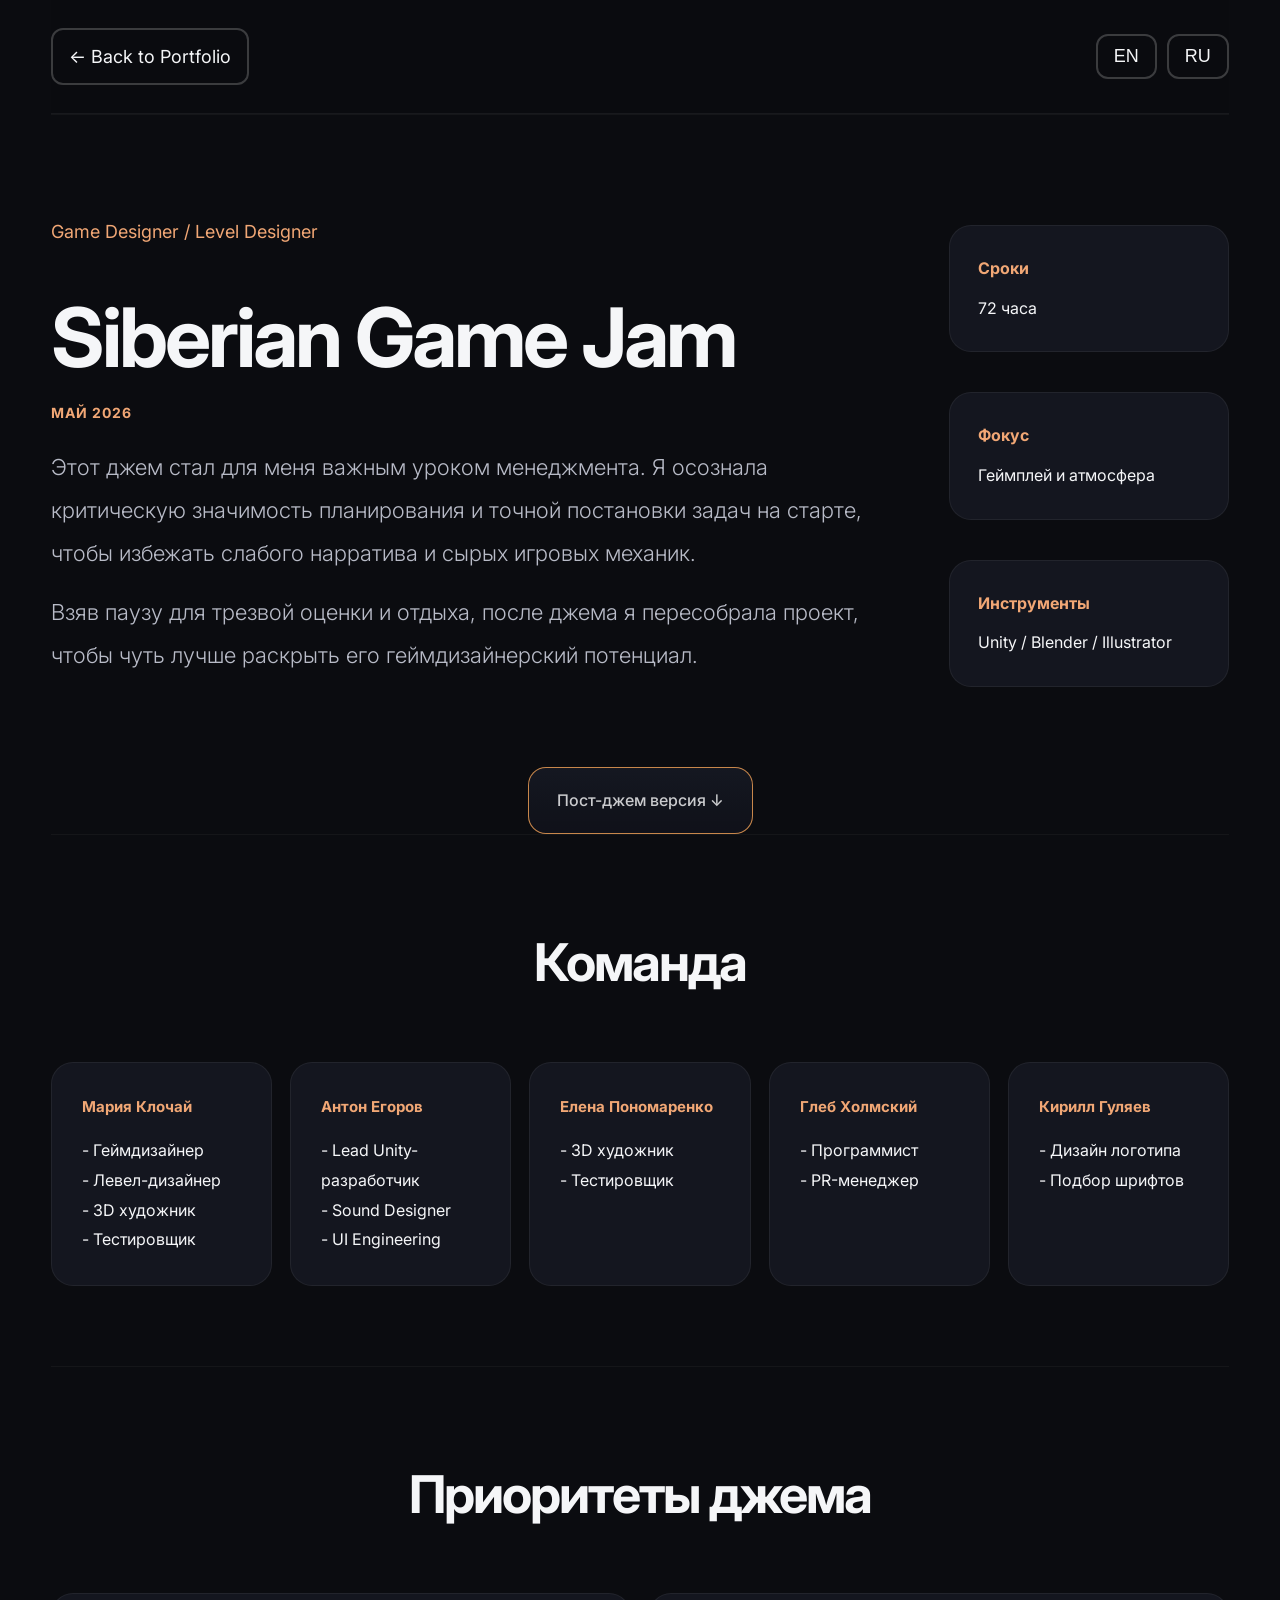
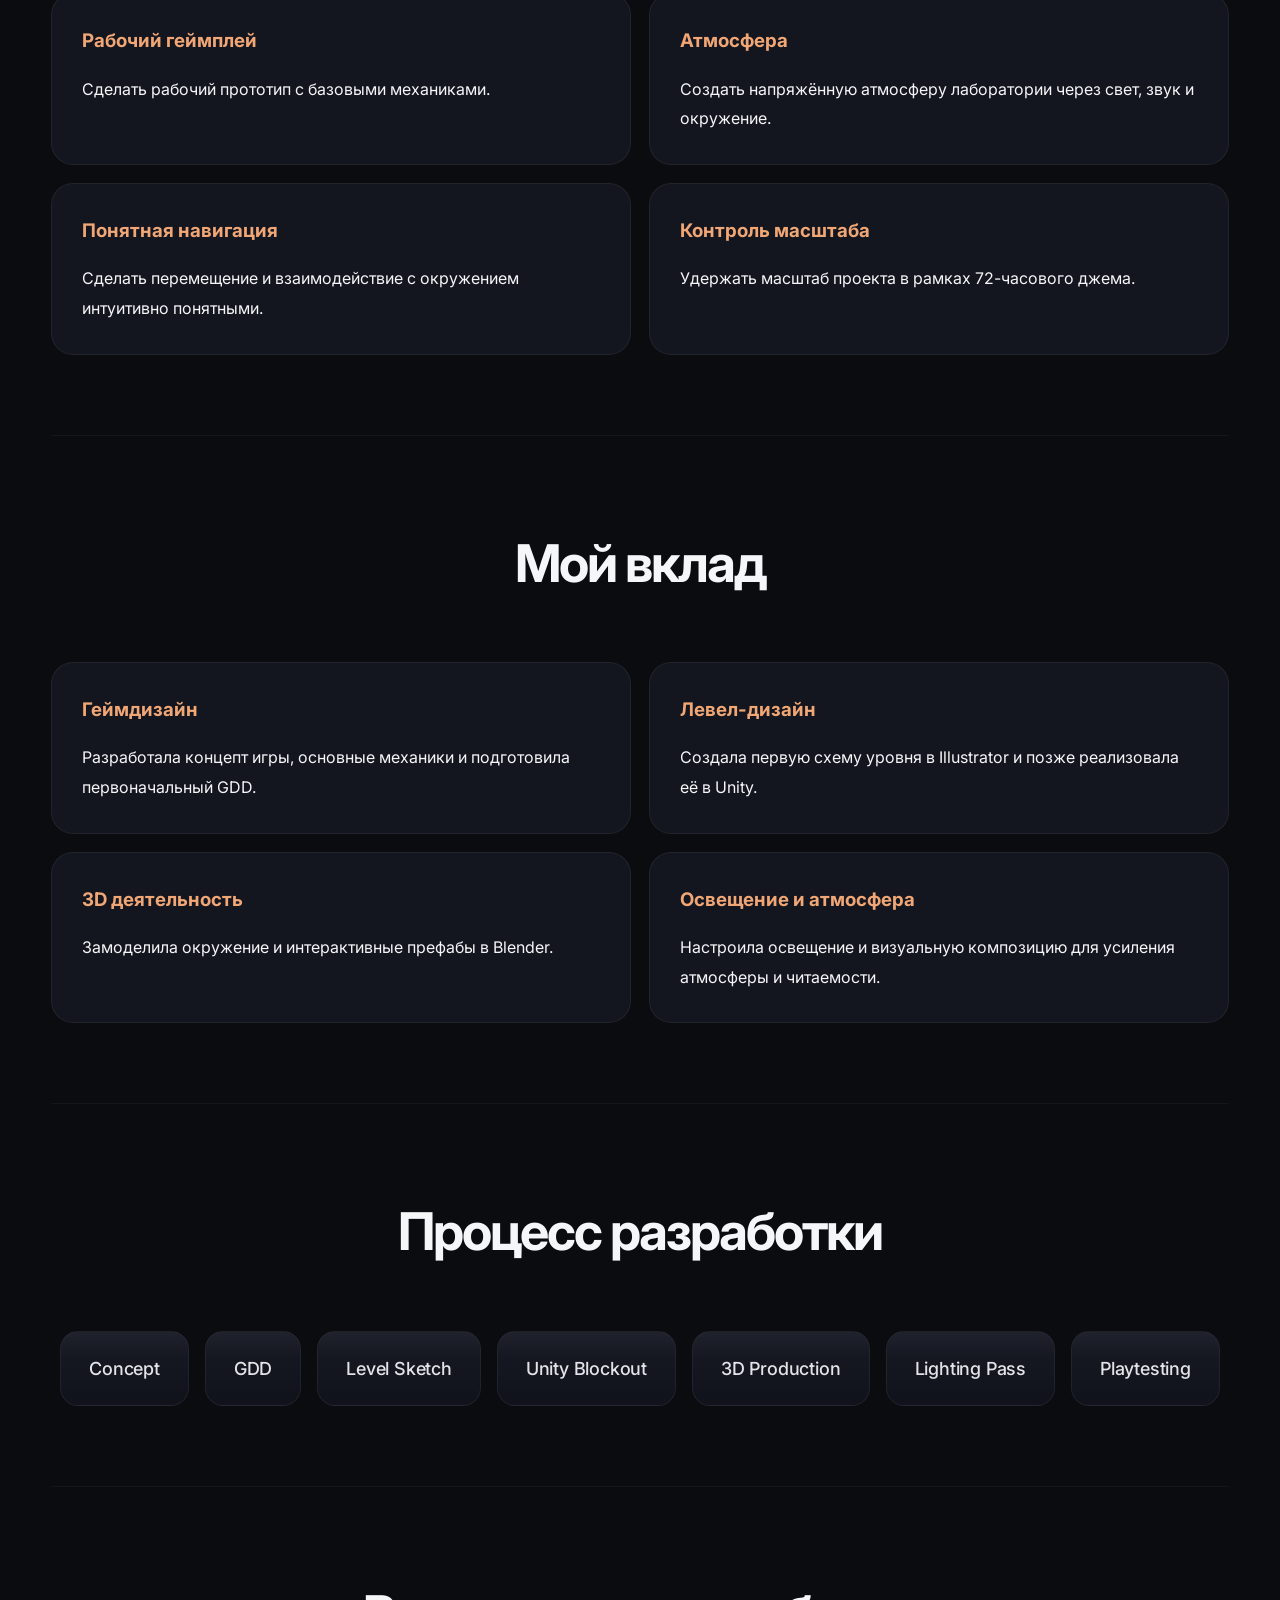
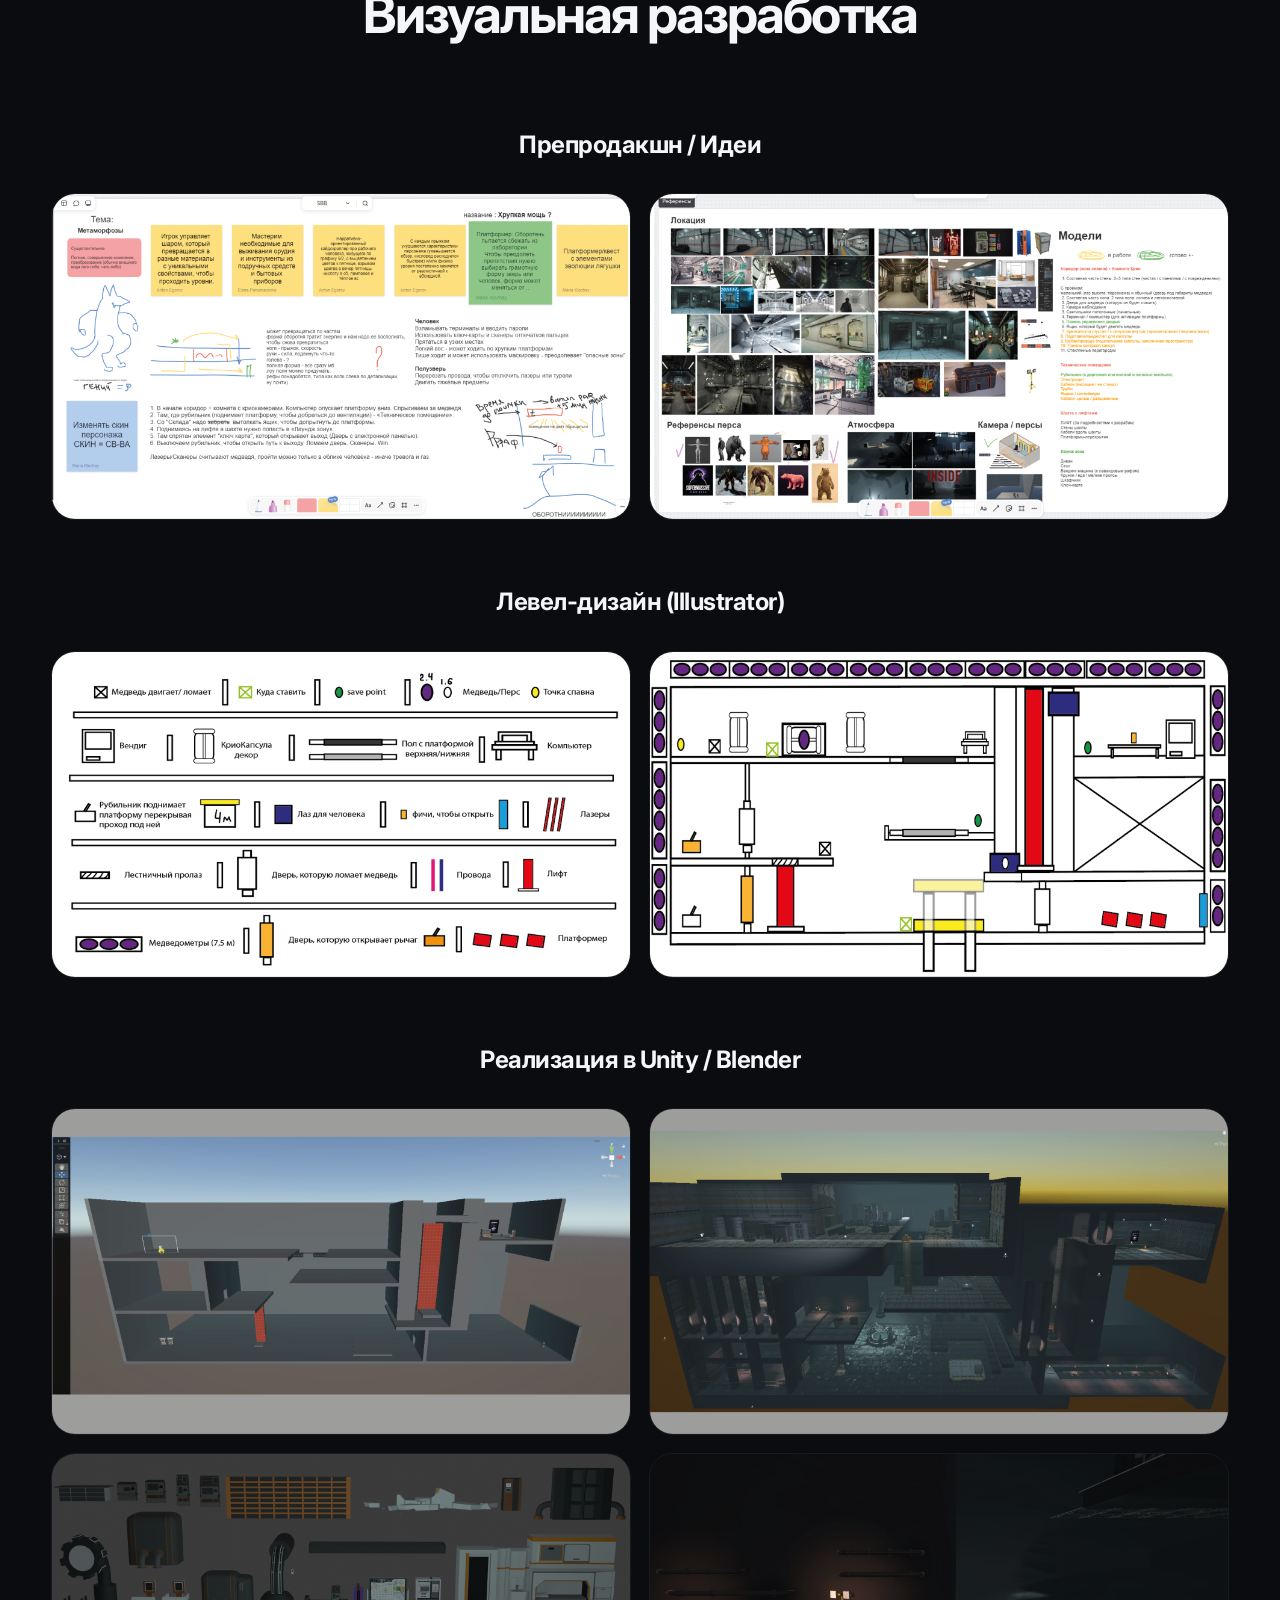
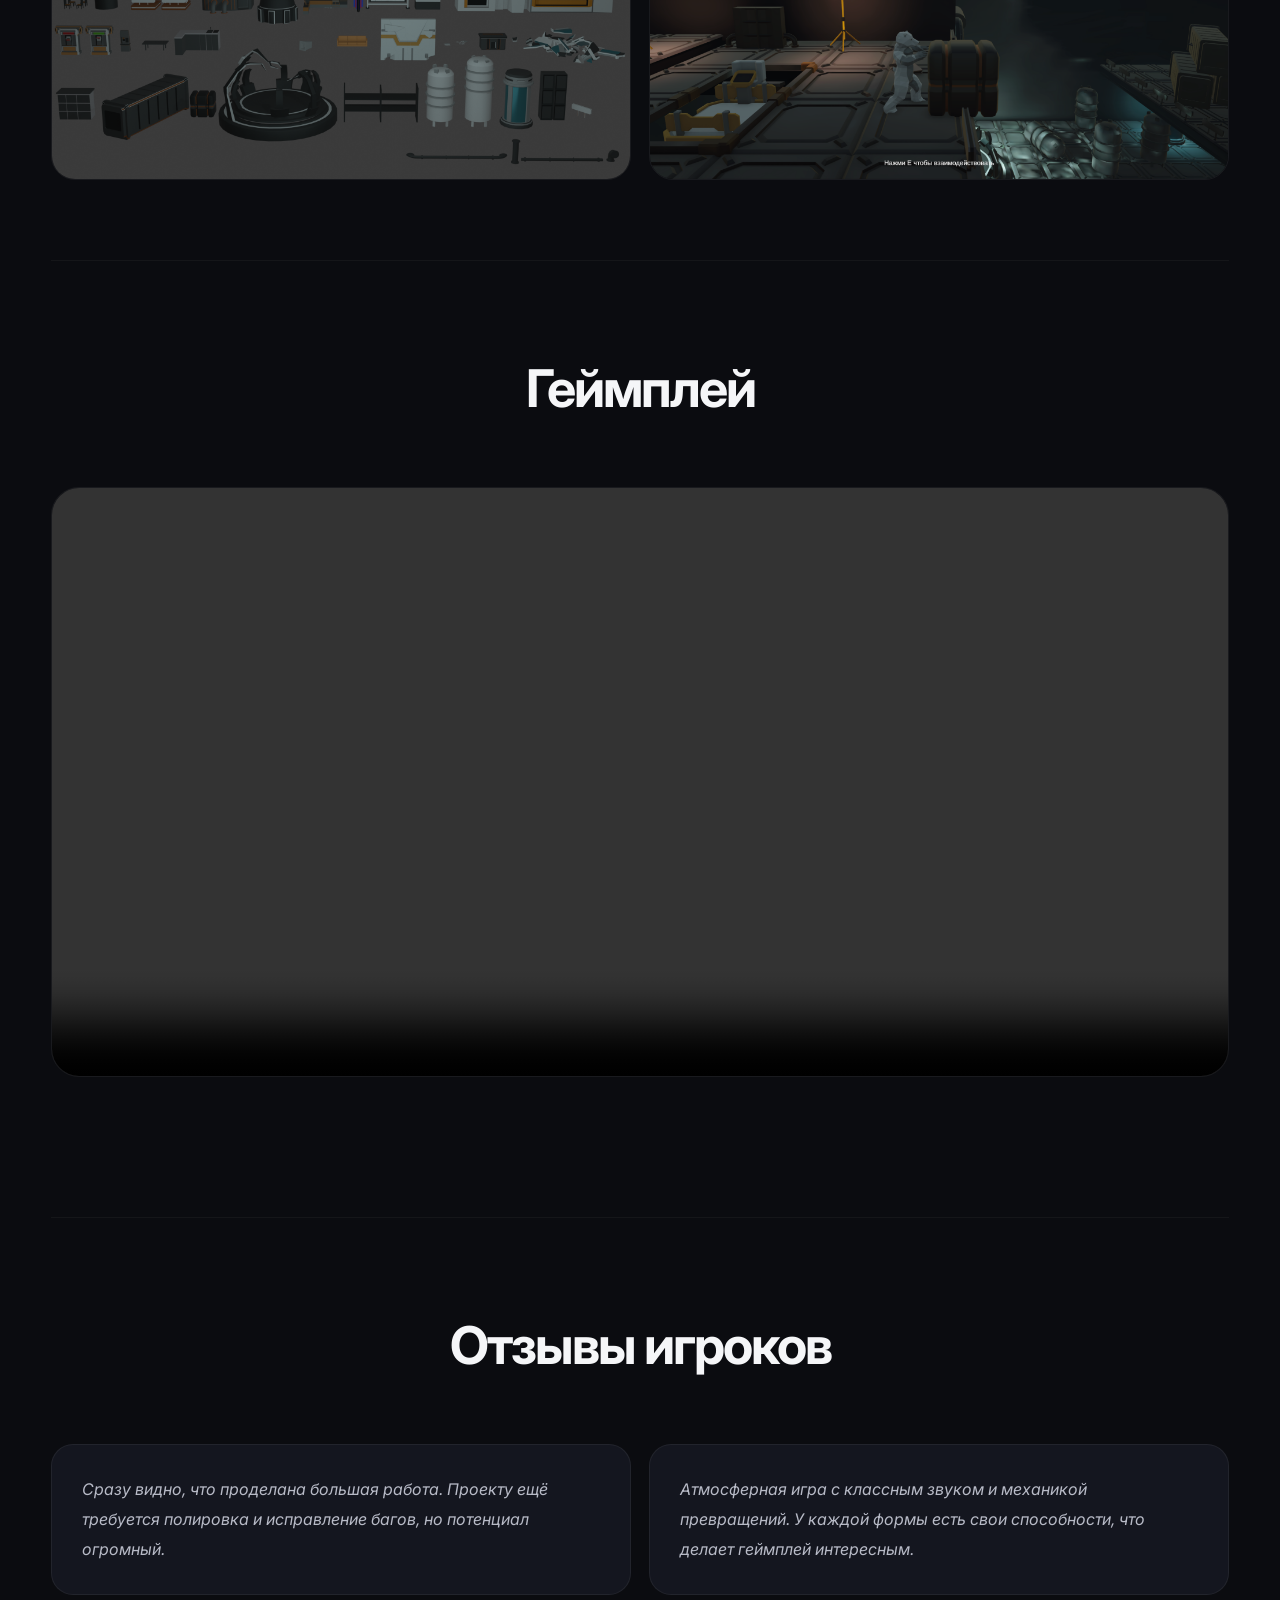
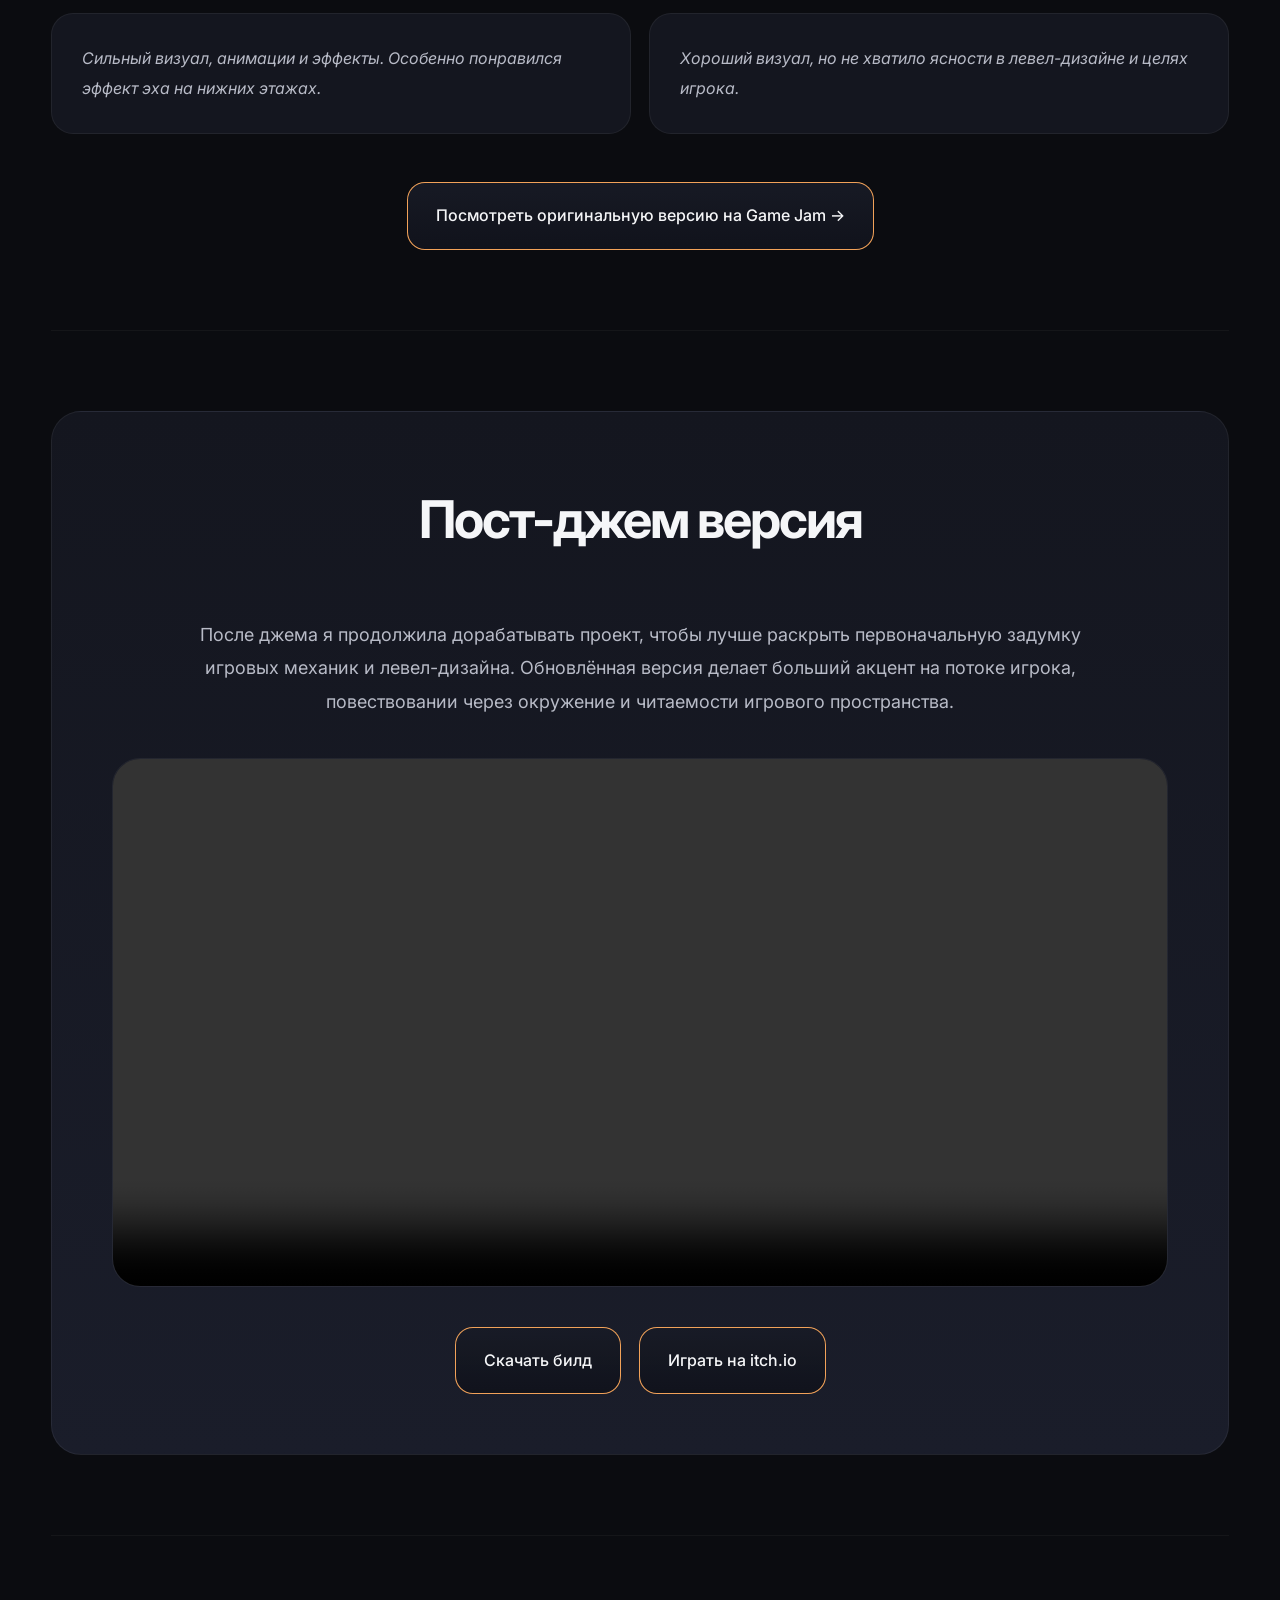
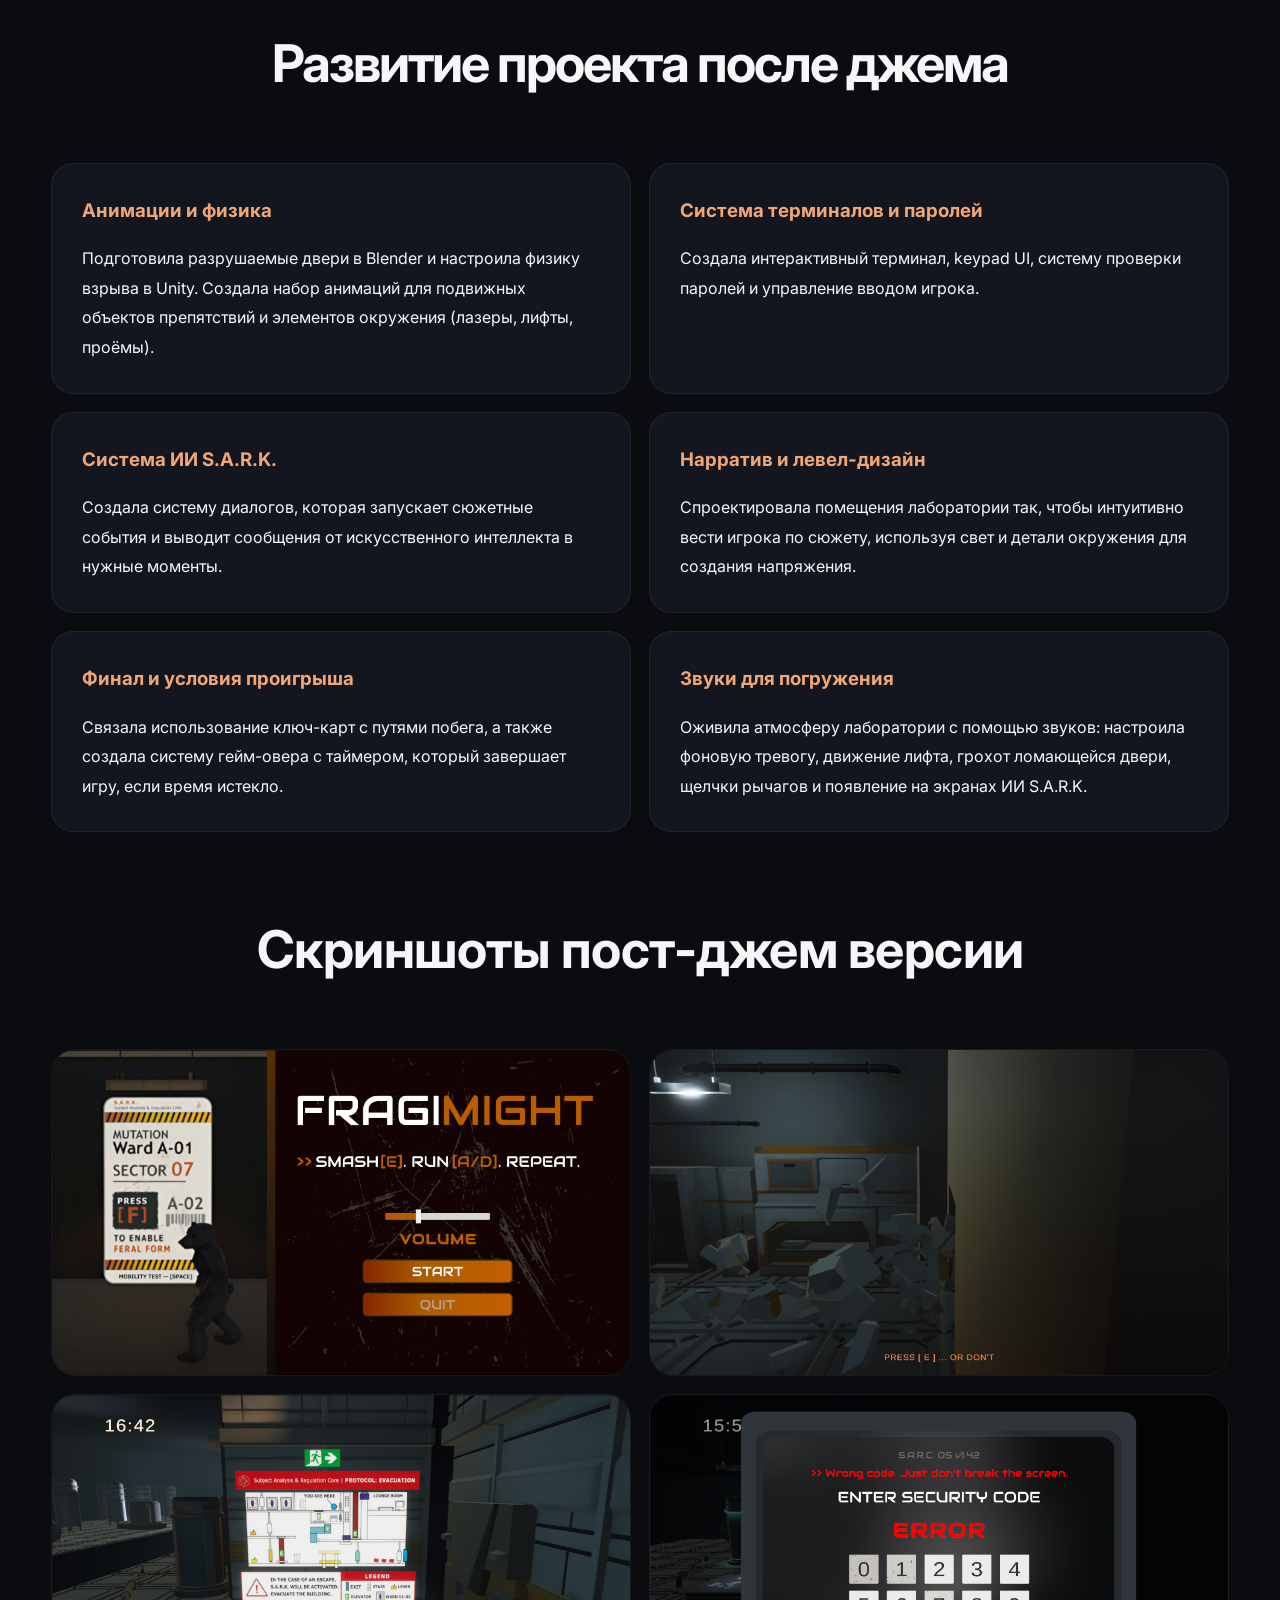
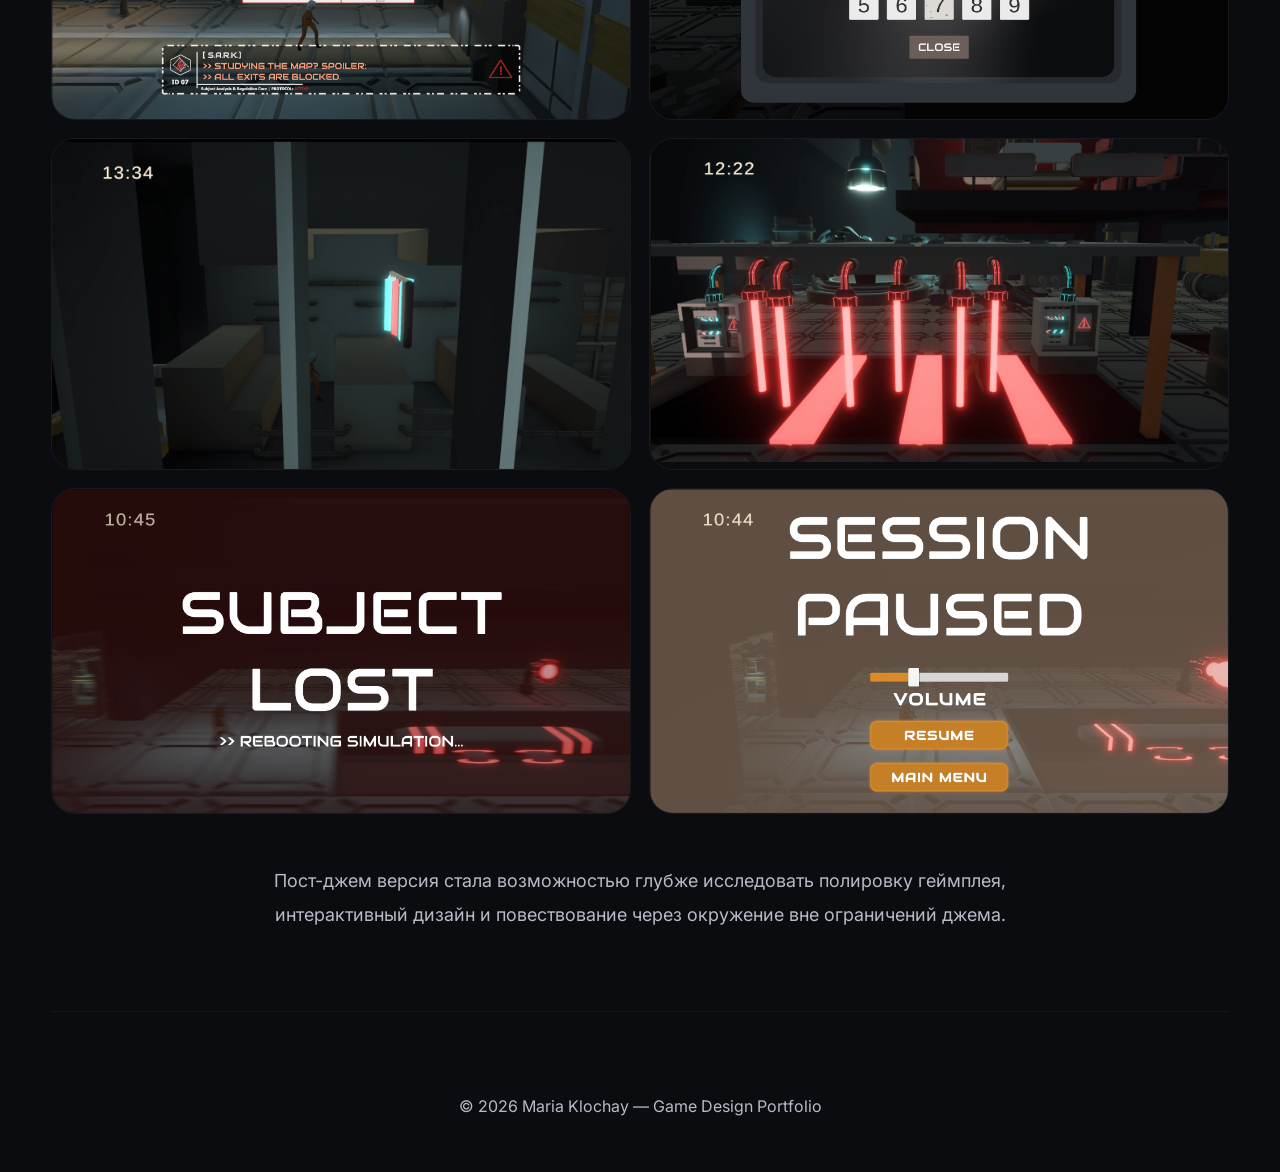
==== commit 0e0e4267: "upd post-jam" ====
--- a/Projects/game-jam.html
+++ b/Projects/game-jam.html
@@ -4,7 +4,7 @@
 <meta charset="UTF-8" />
 <meta name="viewport" content="width=device-width, initial-scale=1.0" />
 
-<link rel="icon" type="image/png" href="favicon.png">
+<link rel="icon" type="image/png" href="../favicon.png">
 
 <title>Siberian Game Jam — Case Study</title>
 
@@ -759,8 +759,8 @@
 
   <p class="hero-text conclusion"
     data-en="Taking time for rest and an objective evaluation, I rebuilt the project post-jam, slightly better unlocking its game design potential."
-    data-ru="Взяв паузу для трезвой оценки и отдыха, после джема я пересобрала проект, чуть лучше раскрыть его геймдизайнерский потенциал.">
-    Взяв паузу для трезвой оценки и отдыха, после джема я пересобрала проект, чуть лучше раскрыть его геймдизайнерский потенциал.
+    data-ru="Взяв паузу для трезвой оценки и отдыха, после джема я пересобрала проект, чтобы чуть лучше раскрыть его геймдизайнерский потенциал.">
+    Взяв паузу для трезвой оценки и отдыха, после джема я пересобрала проект, чтобы чуть лучше раскрыть его геймдизайнерский потенциал.
   </p>
 </div>
 
@@ -864,7 +864,7 @@
     </div>
 
     <div class="contribution">
-      <h4 data-en="Gleb Kholmsky"
+      <h4 data-en="Gleb Kholmskii"
       data-ru="Глеб Холмский">Глеб Холмский</h4>
 
       <p
@@ -914,9 +914,9 @@
       </h3>
 
       <p
-      data-en="Focus on creating a playable prototype with working mechanics before adding polish."
-      data-ru="Сделать рабочий прототип с базовыми механиками раньше, чем заниматься полировкой.">
-      Сделать рабочий прототип с базовыми механиками раньше, чем заниматься полировкой.
+      data-en="Focus on creating a playable prototype with working mechanics."
+      data-ru="Сделать рабочий прототип с базовыми механиками .">
+      Сделать рабочий прототип с базовыми механиками.
       </p>
     </div>
 
@@ -1099,9 +1099,9 @@
 
   <!-- UNITY IMPLEMENTATION -->
   <h3 class="subsection-title"
-  data-en="In-Engine Implementation (Unity)"
-  data-ru="Реализация в Unity">
-  Реализация в Unity
+  data-en="In-Engine Implementation (Unity / Blender)"
+  data-ru="Реализация в Unity / Blender">
+  Реализация в Unity / Blender
   </h3>
 
   <div class="gallery-grid">
@@ -1115,20 +1115,14 @@
     </div>
 
     <div class="image-wrapper">
-      <img src="../Assets/Jam/game1.png" alt="Gameplay 1" onclick="openLightbox(this.src)">
-    </div>
-
-    <div class="image-wrapper">
-      <img src="../Assets/Jam/game2.png" alt="Gameplay 2" onclick="openLightbox(this.src)">
-    </div>
-
-    <div class="image-wrapper">
-      <img src="../Assets/Jam/game3.png" alt="Gameplay 3" onclick="openLightbox(this.src)">
-    </div>
-
-    <div class="image-wrapper">
-      <img src="../Assets/Jam/game4.png" alt="Gameplay 4" onclick="openLightbox(this.src)">
-    </div>
+      <img src="../Assets/Jam/BLENDER.png" alt="Gameplay 2" onclick="openLightbox(this.src)">
+    </div>
+
+    <div class="image-wrapper">
+      <img src="../Assets/Jam/game2.png" alt="Gameplay 1" onclick="openLightbox(this.src)">
+    </div>
+
+
     
 
   </div>
@@ -1256,7 +1250,7 @@
     <div class="download-buttons">
 
       <a 
-        href="https://drive.google.com/uc?export=download&id=11-FwHr4ZOBcj3h1zDV06VJ9VYc6-kIEt"
+        href="https://drive.google.com/uc?export=download&id=1NZlNFSD3HVCQdQoHoagdFSX8DlSHERyh"
         target="_blank"
         class="jam-link"
         data-en="Download Build"
@@ -1291,12 +1285,12 @@
   <div class="contribution-grid">
 
     <div class="contribution">
-      <h3 data-en="Destruction & Physics" data-ru="Разрушаемость и физика">
-        Разрушаемость и физика
+      <h3 data-en="Animations & Physics" data-ru="Анимации и физика">
+        Анимации и физика
       </h3>
-      <p data-en="Created breakable doors in Blender and set up the explosion physics inside Unity so objects shatter realistically."
-        data-ru="Создала разрушаемые двери в Blender и настроила физику взрыва в Unity, чтобы объекты разлетались на реалистичные осколки.">
-        Создала разрушаемые двери в Blender и настроила физику взрыва в Unity, чтобы объекты разлетались на реалистичные осколки.
+      <p data-en="Prepared destructible doors in Blender and configured explosion physics in Unity. Created a set of animations for moving obstacle objects and environmental elements (lasers, elevators, doorway)."
+         data-ru="Подготовила разрушаемые двери в Blender и настроила физику взрыва в Unity. Создала набор анимаций для подвижных объектов препятствий и элементов окружения (лазеры, лифты, проёмы).">
+         Подготовила разрушаемые двери в Blender и настроила физику взрыва в Unity. Создала набор анимаций для подвижных объектов препятствий и элементов окружения (лазеры, лифты, проёмы).
       </p>
     </div>
 
@@ -1402,12 +1396,25 @@
     </div>
 
     <div class="image-wrapper">
+      <img src="../Assets/Jam/Screenshot7.png"
+      alt="Post Jam Screenshot"
+      onclick="openLightbox(this.src)">
+    </div>
+
+    <div class="image-wrapper">
+      <img src="../Assets/Jam/Screenshot8.png"
+      alt="Post Jam Screenshot"
+      onclick="openLightbox(this.src)">
+    </div>
+
+    
+    <div class="image-wrapper">
       <img src="../Assets/Jam/Screenshot5.png"
       alt="Post Jam Screenshot"
       onclick="openLightbox(this.src)">
     </div>
 
-        <div class="image-wrapper">
+    <div class="image-wrapper">
       <img src="../Assets/Jam/Screenshot6.png"
       alt="Post Jam Screenshot"
       onclick="openLightbox(this.src)">
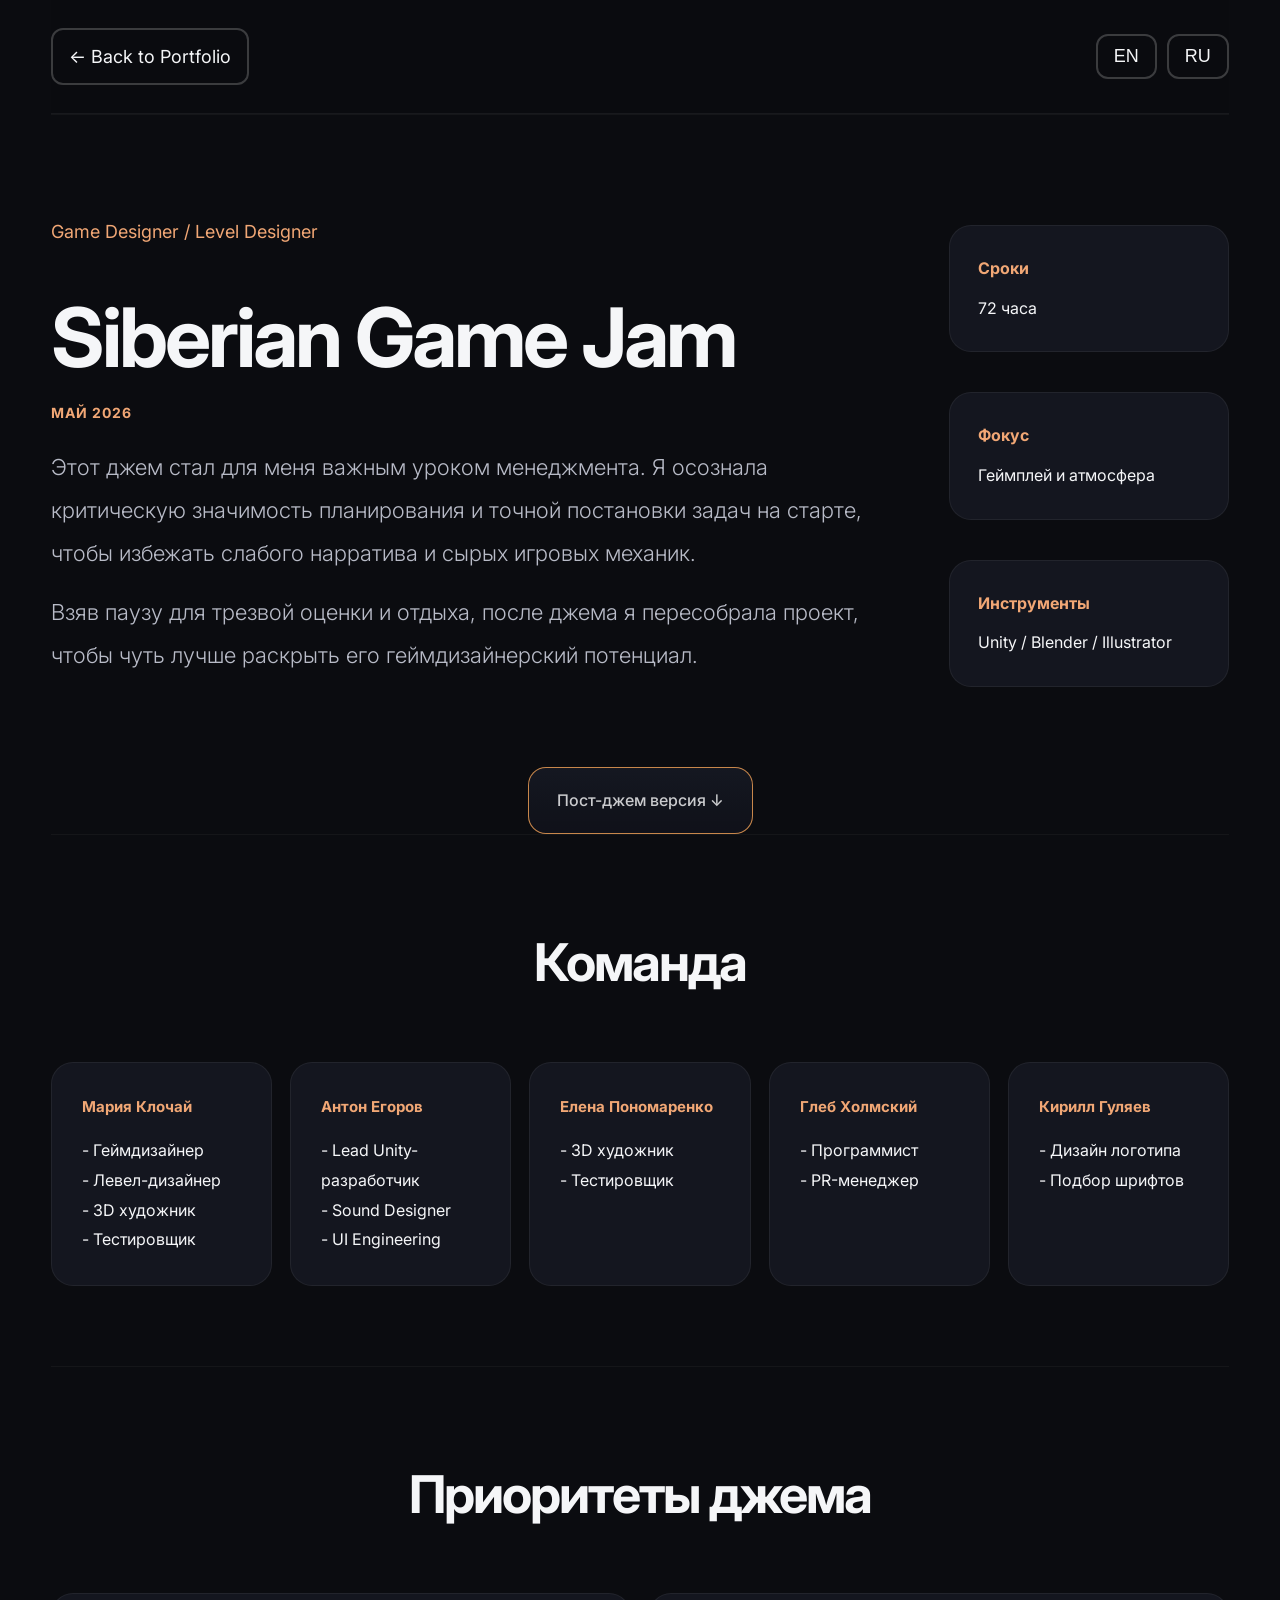
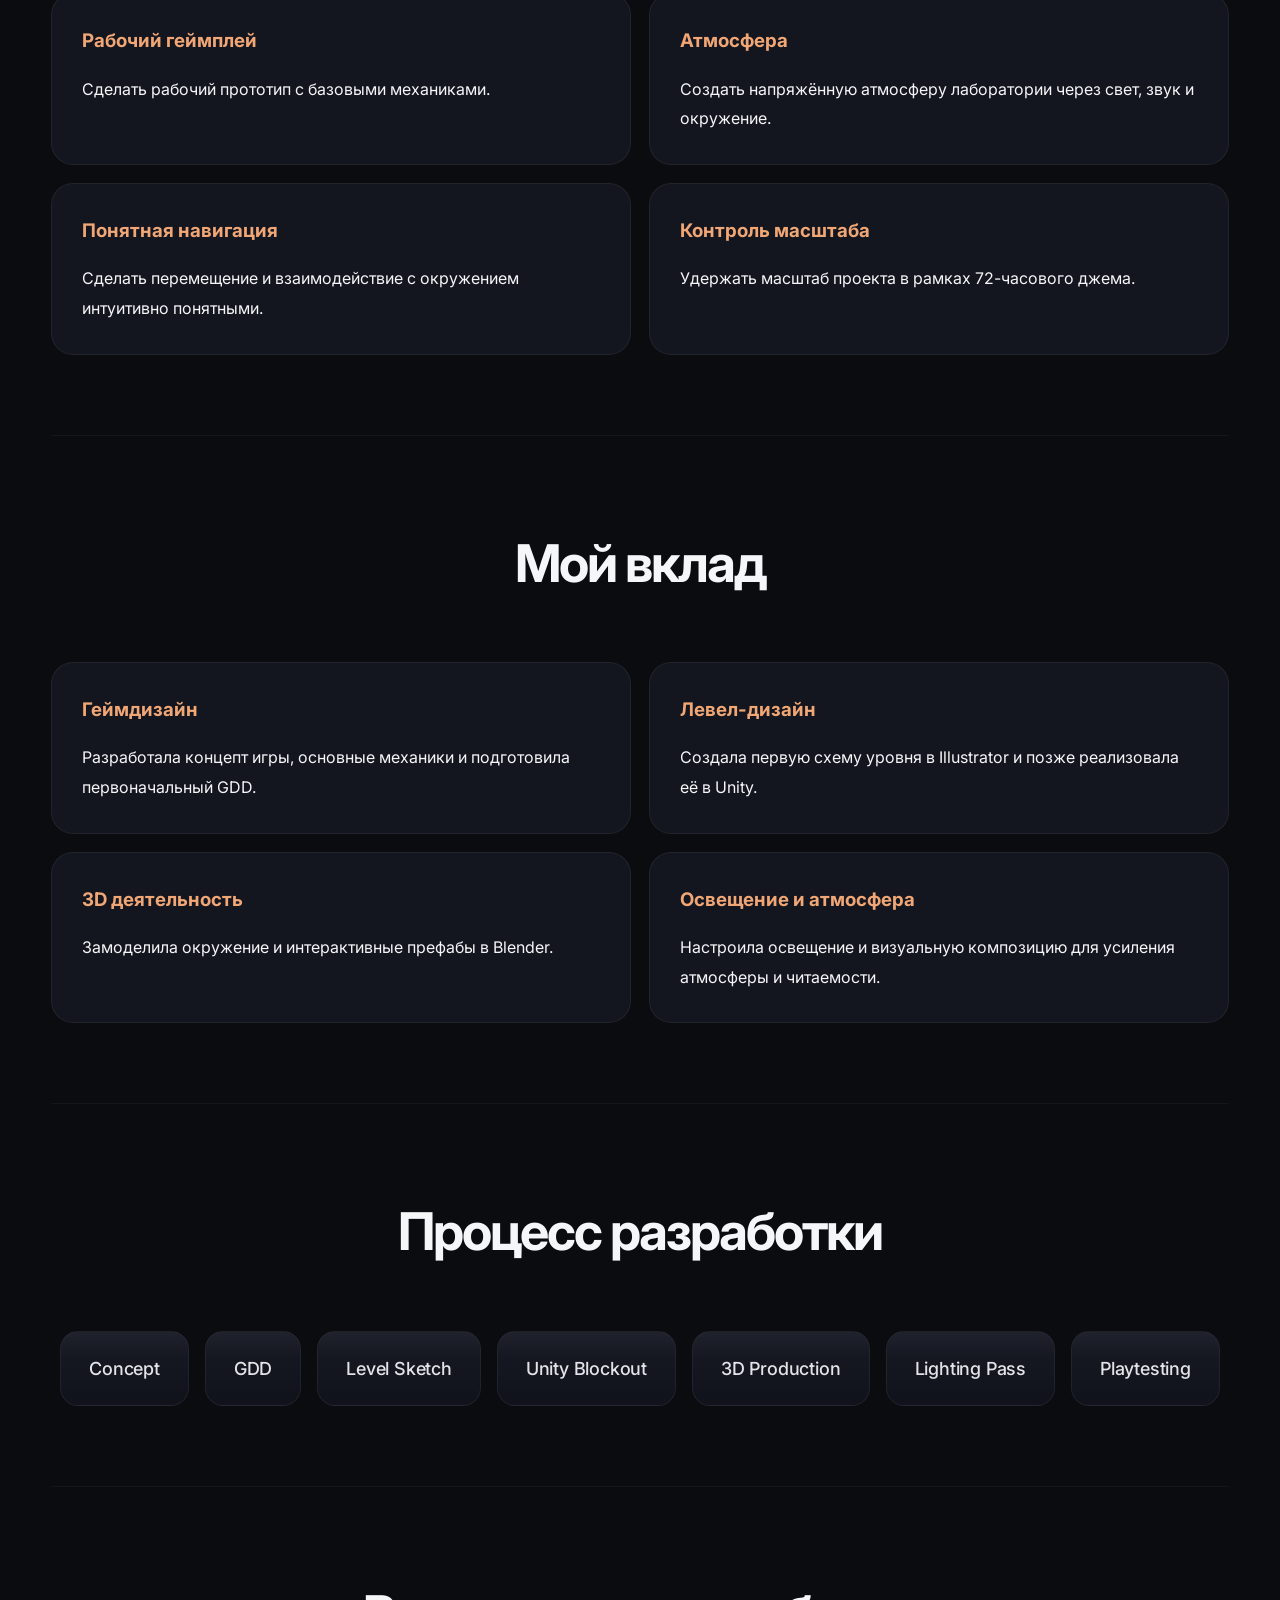
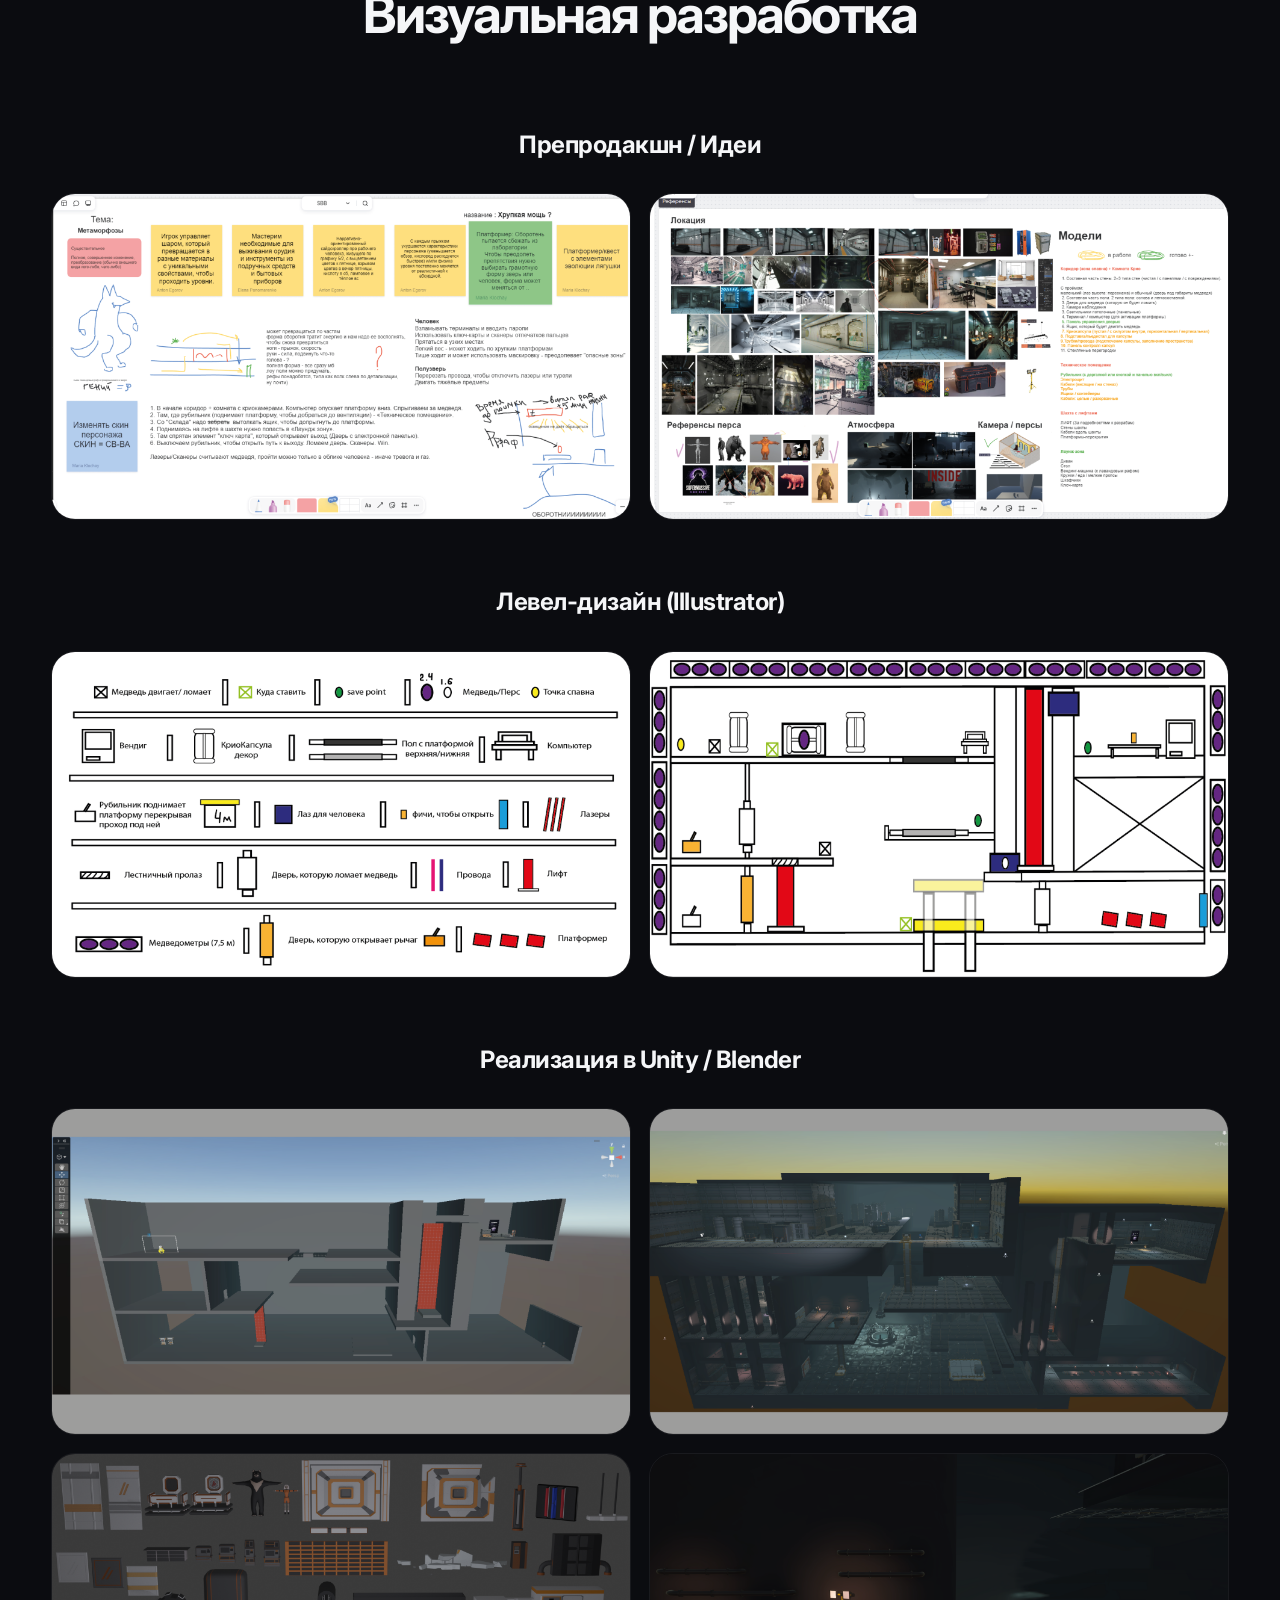
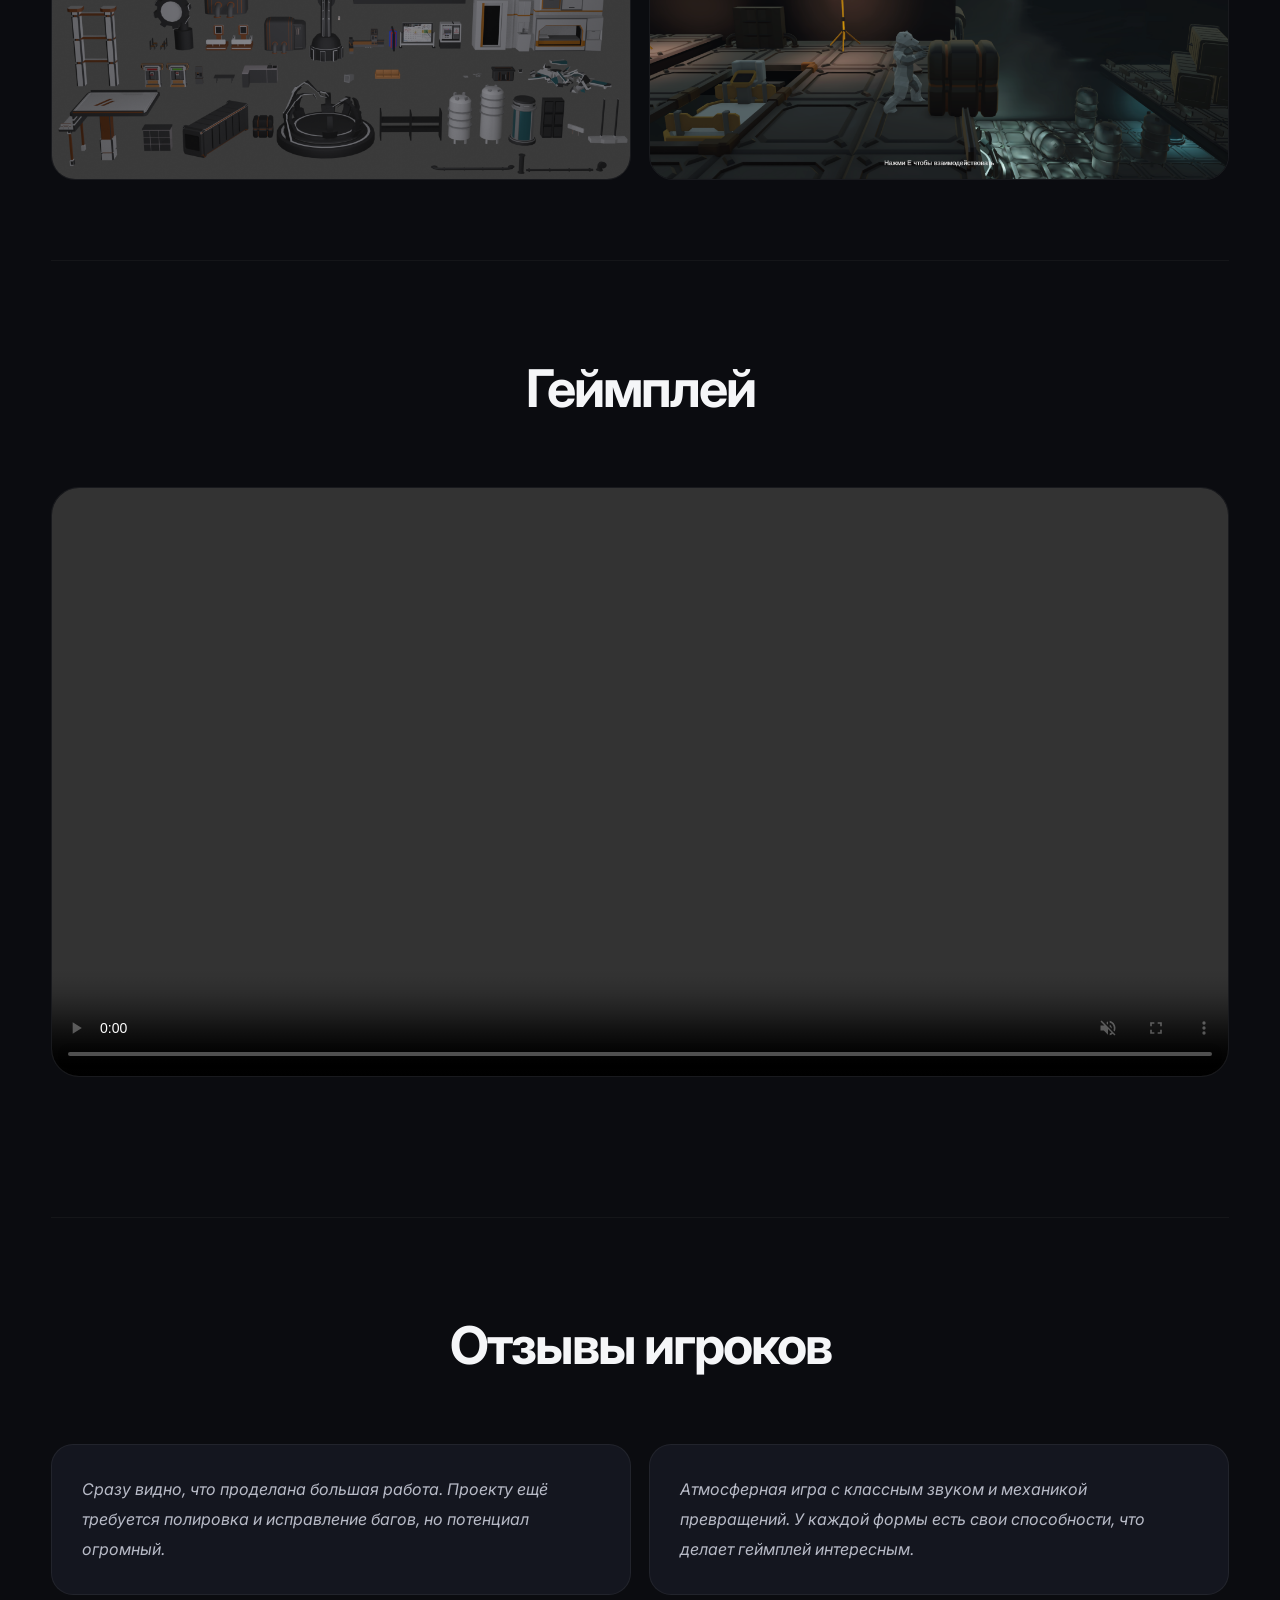
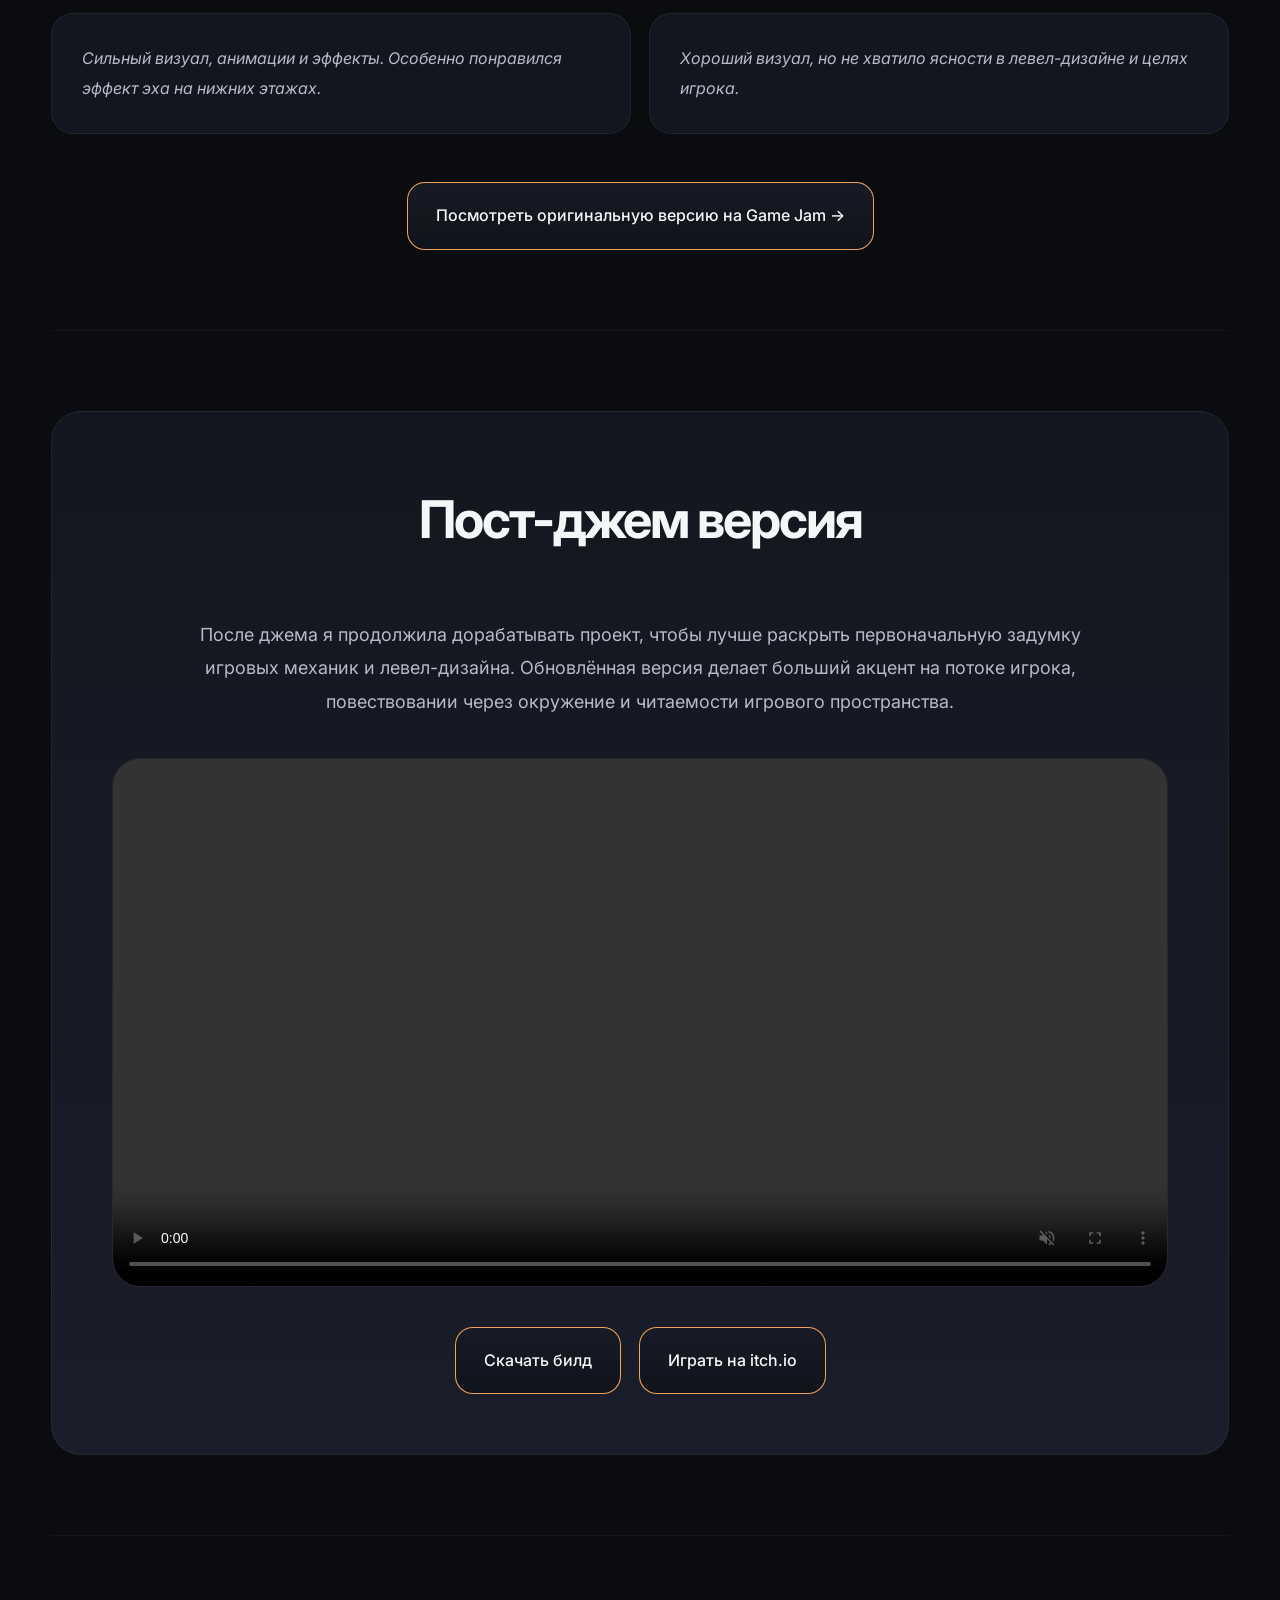
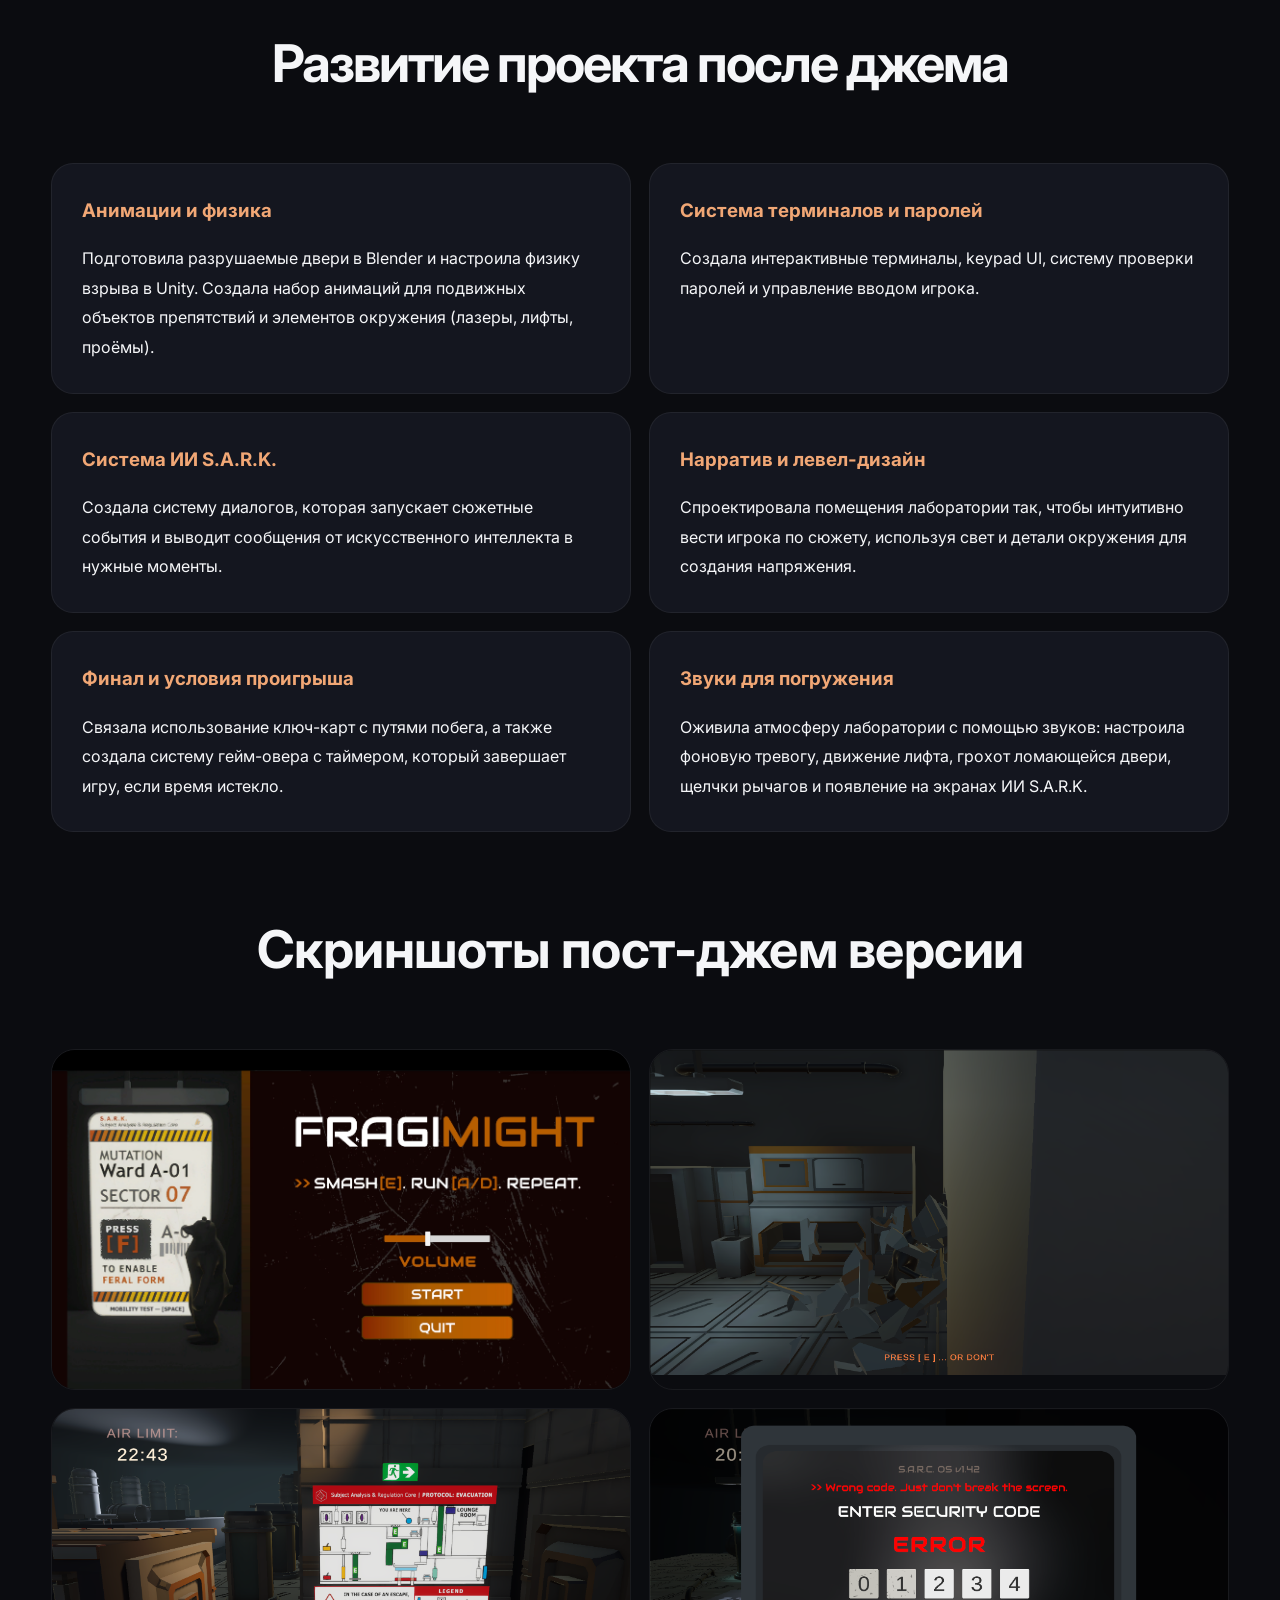
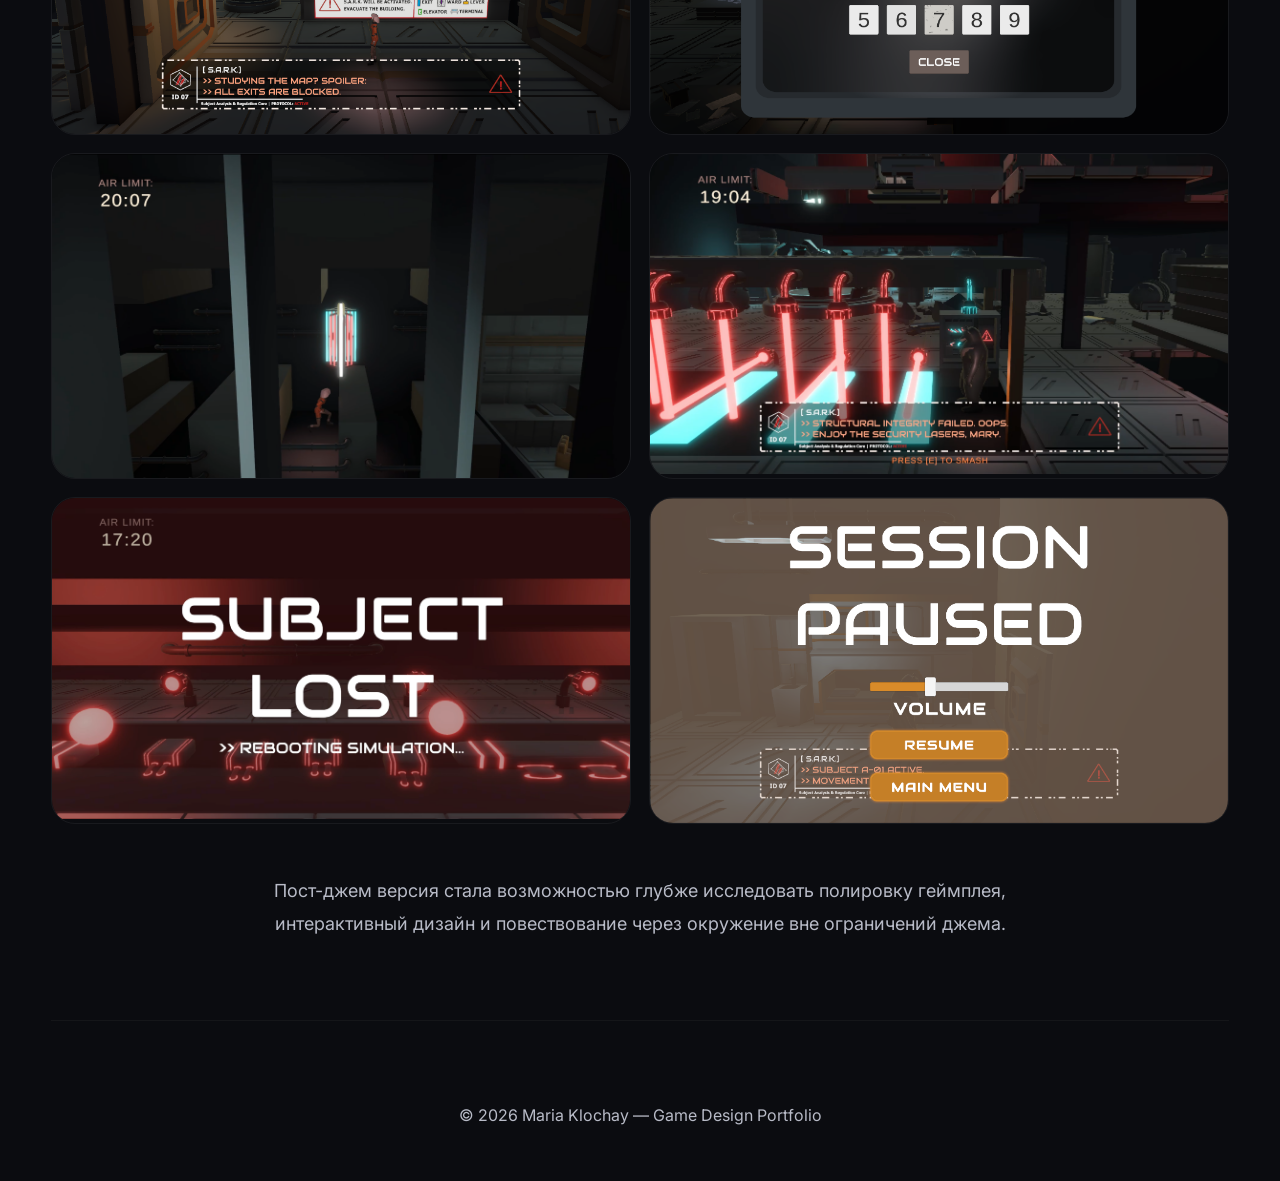
==== commit 2a435bd7: "upd: image and text" ====
--- a/Projects/game-jam.html
+++ b/Projects/game-jam.html
@@ -1304,9 +1304,9 @@
       </h3>
 
       <p
-      data-en="Created interactive terminal, keypad UI, password validation logic and player interaction flow with input control."
-      data-ru="Создала интерактивный терминал, keypad UI, систему проверки паролей и управление вводом игрока.">
-      Создала интерактивный терминал, keypad UI, систему проверки паролей и управление вводом игрока.
+      data-en="Created interactive terminals, keypad UI, password validation logic and player interaction flow with input control."
+      data-ru="Создала интерактивные терминалы, keypad UI, систему проверки паролей и управление вводом игрока.">
+      Создала интерактивные терминалы, keypad UI, систему проверки паролей и управление вводом игрока.
       </p>
 
     </div>
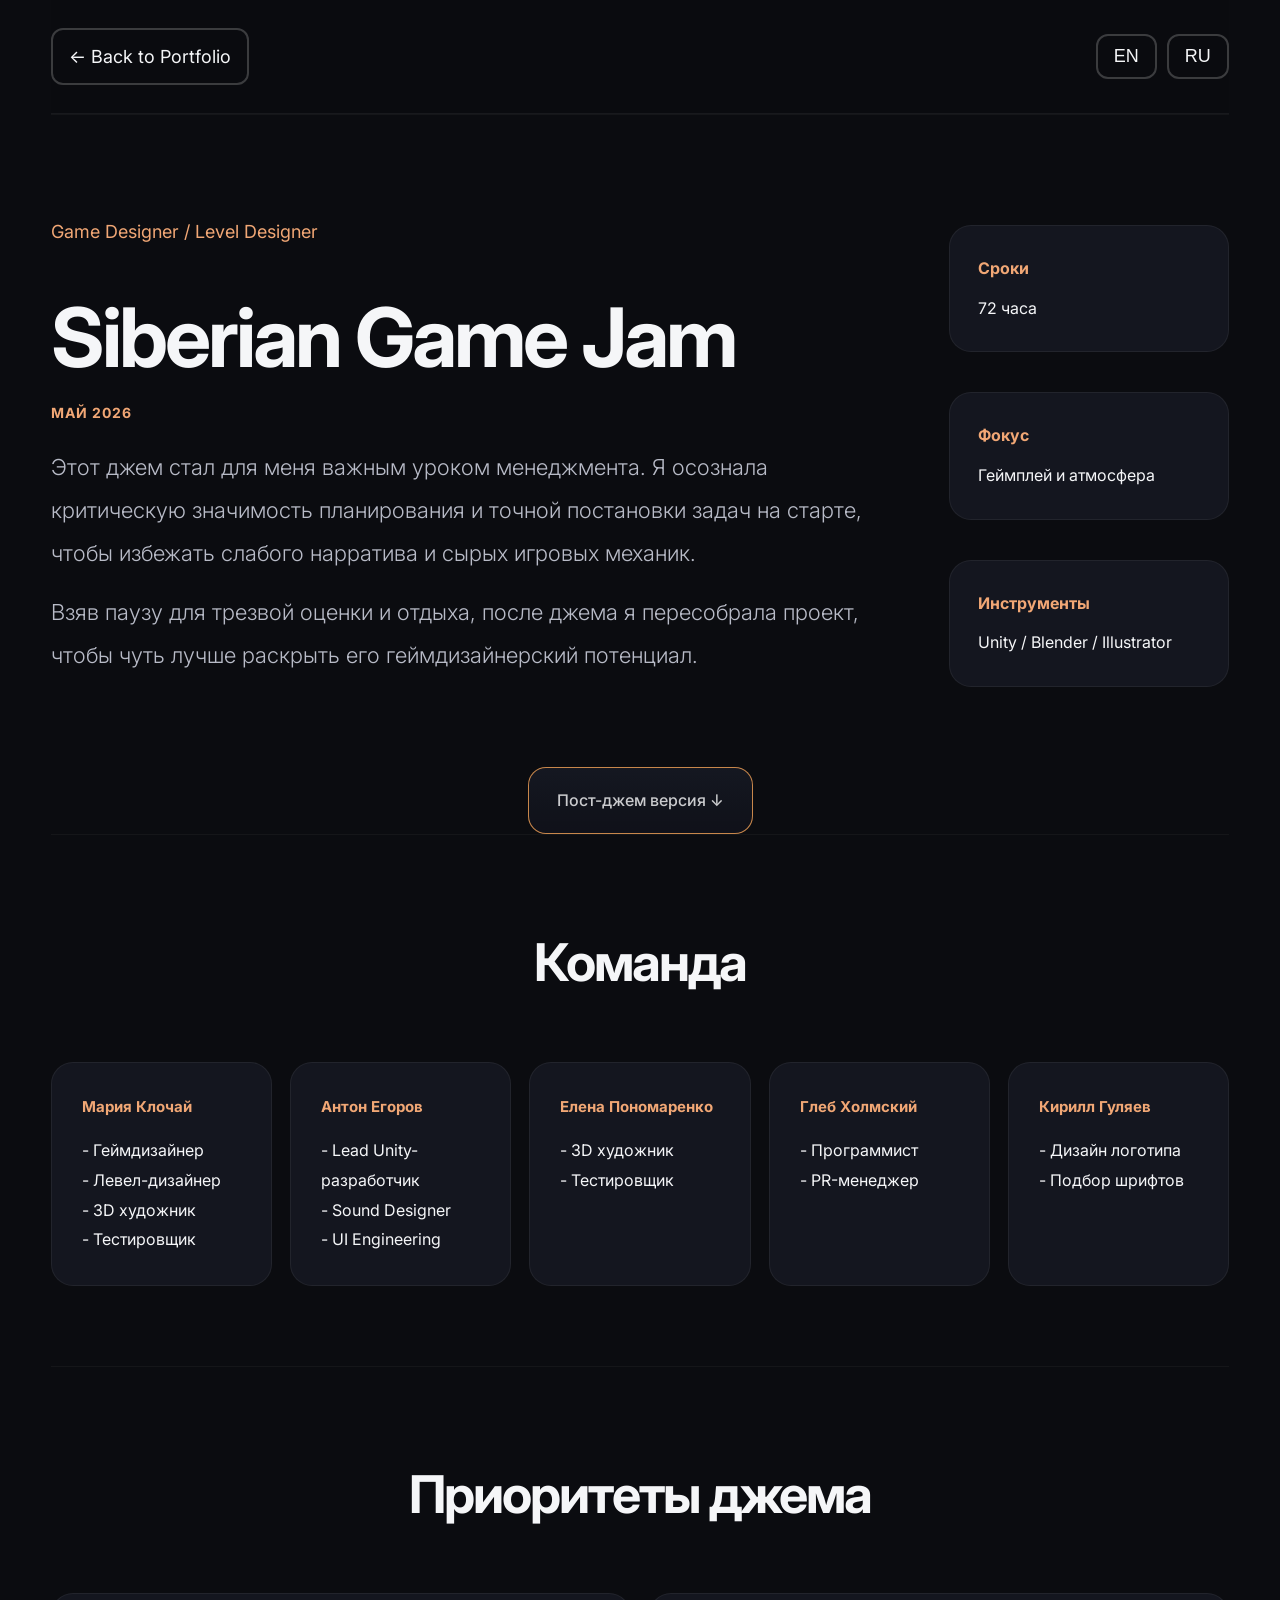
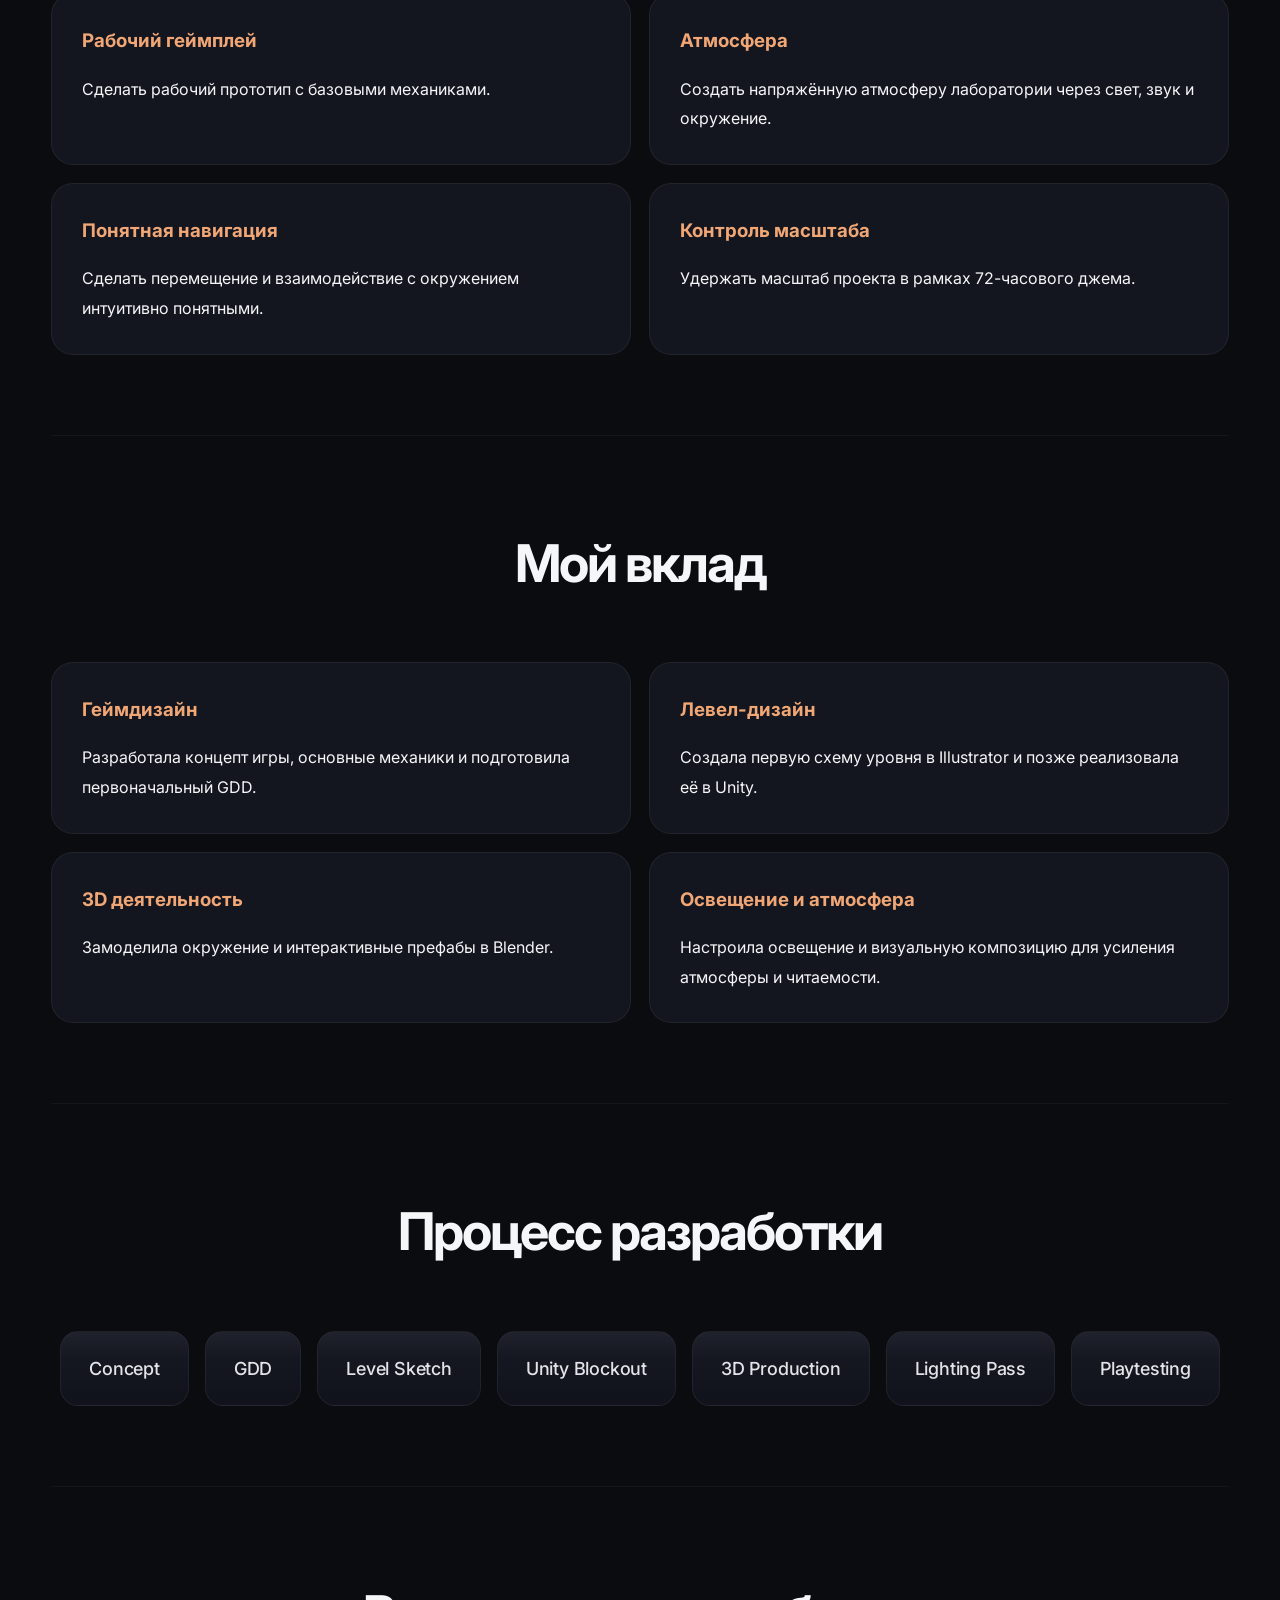
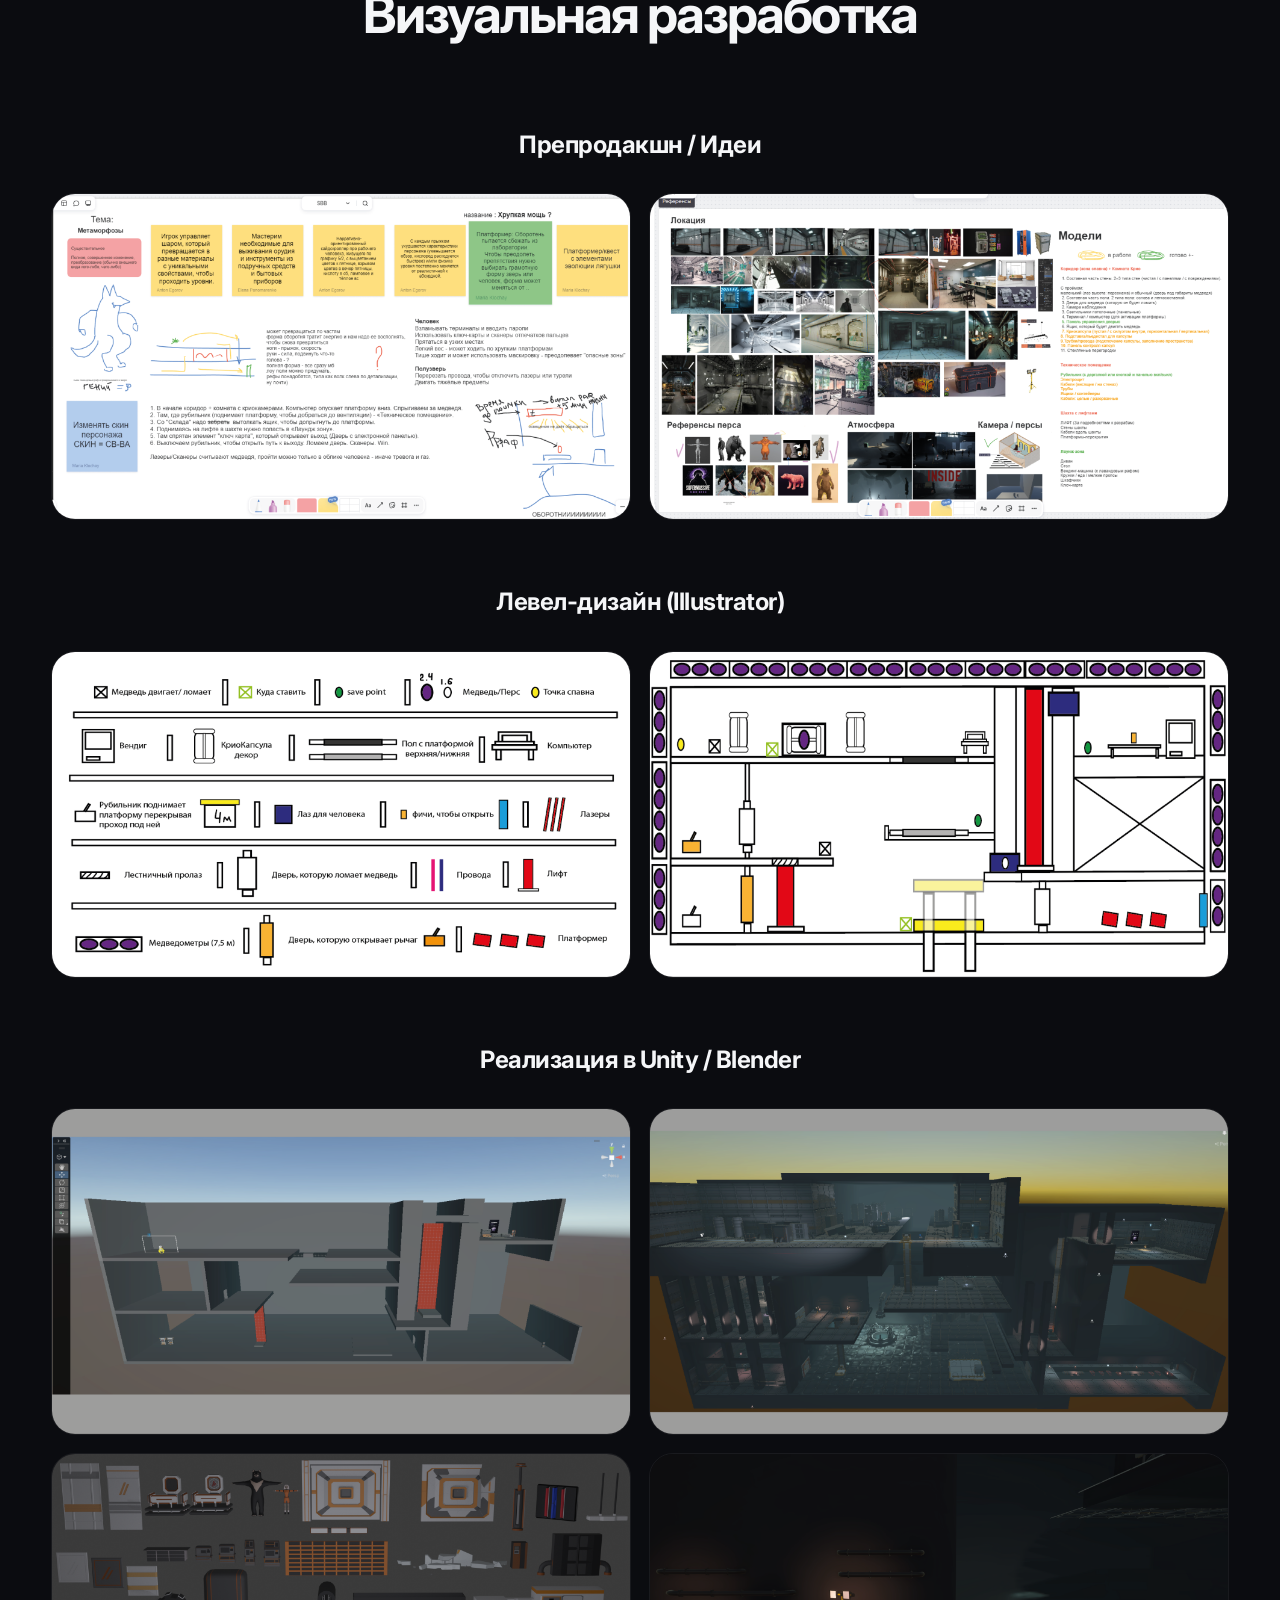
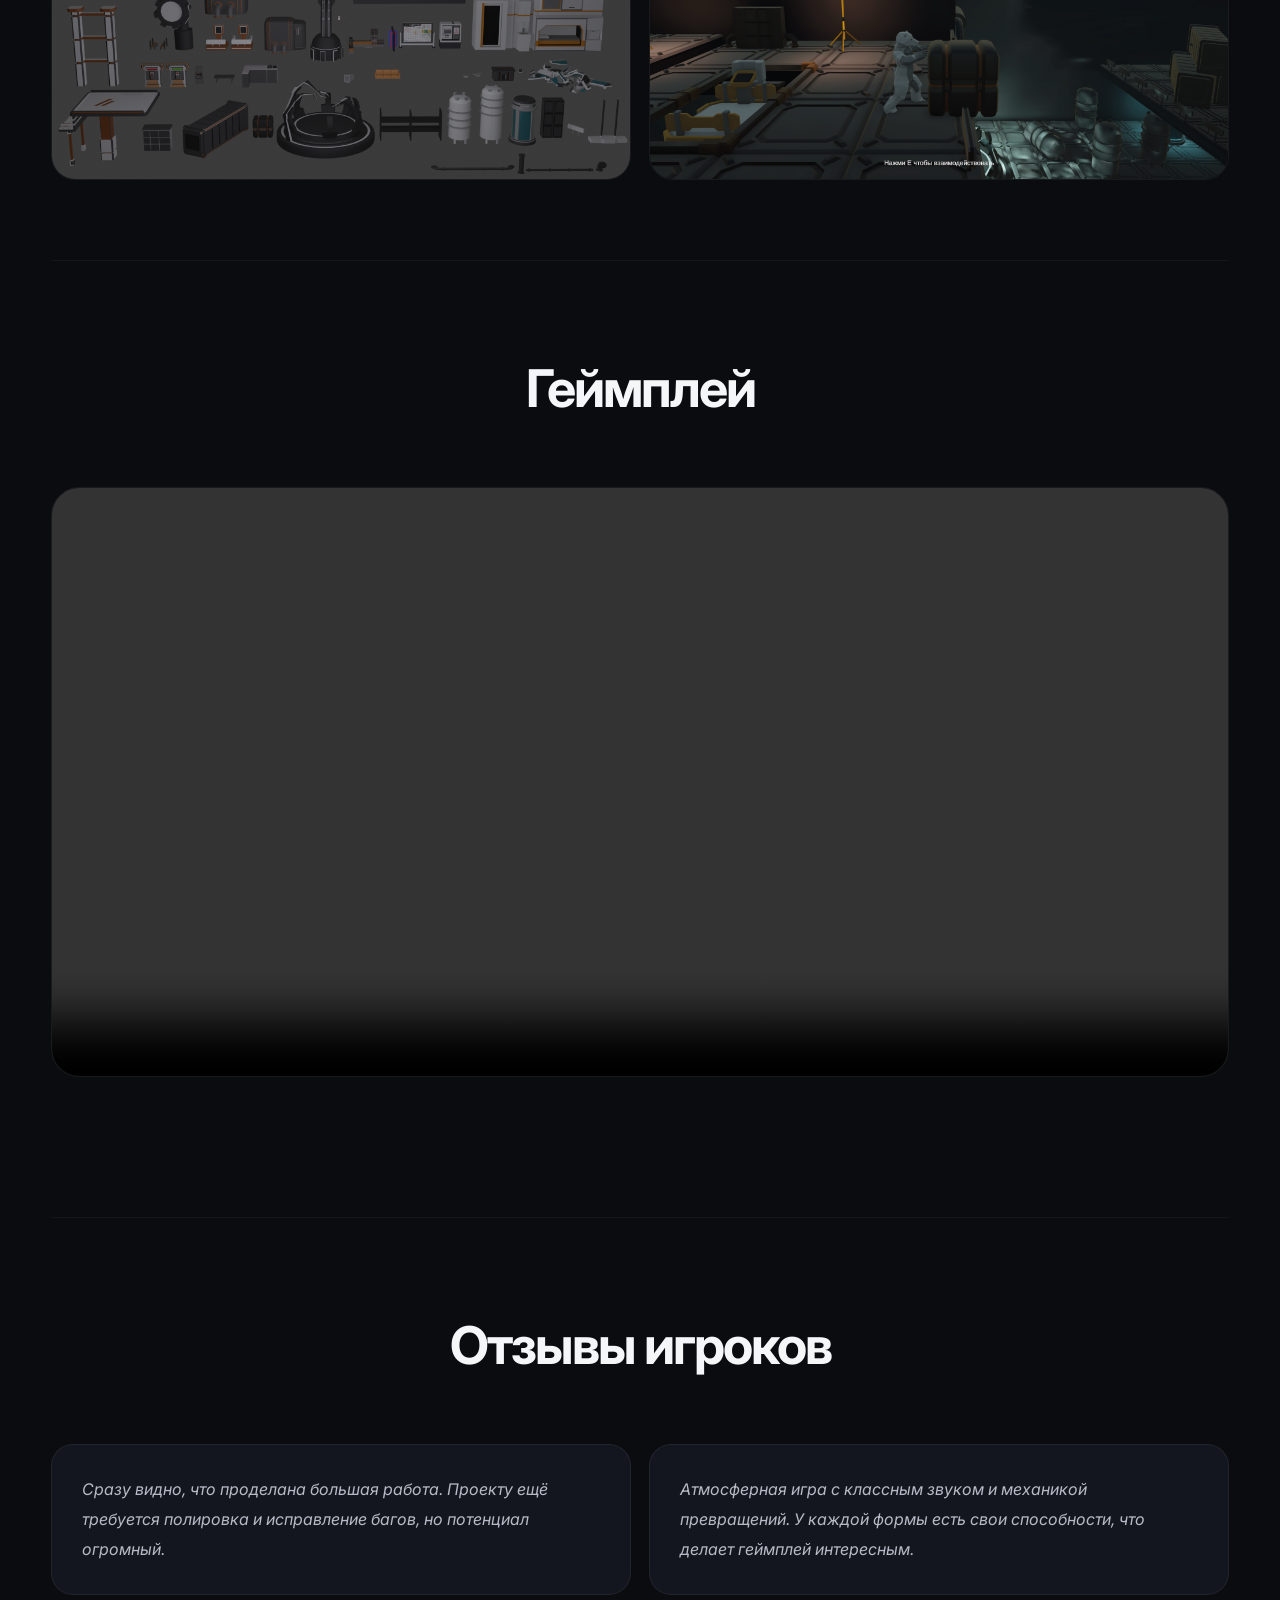
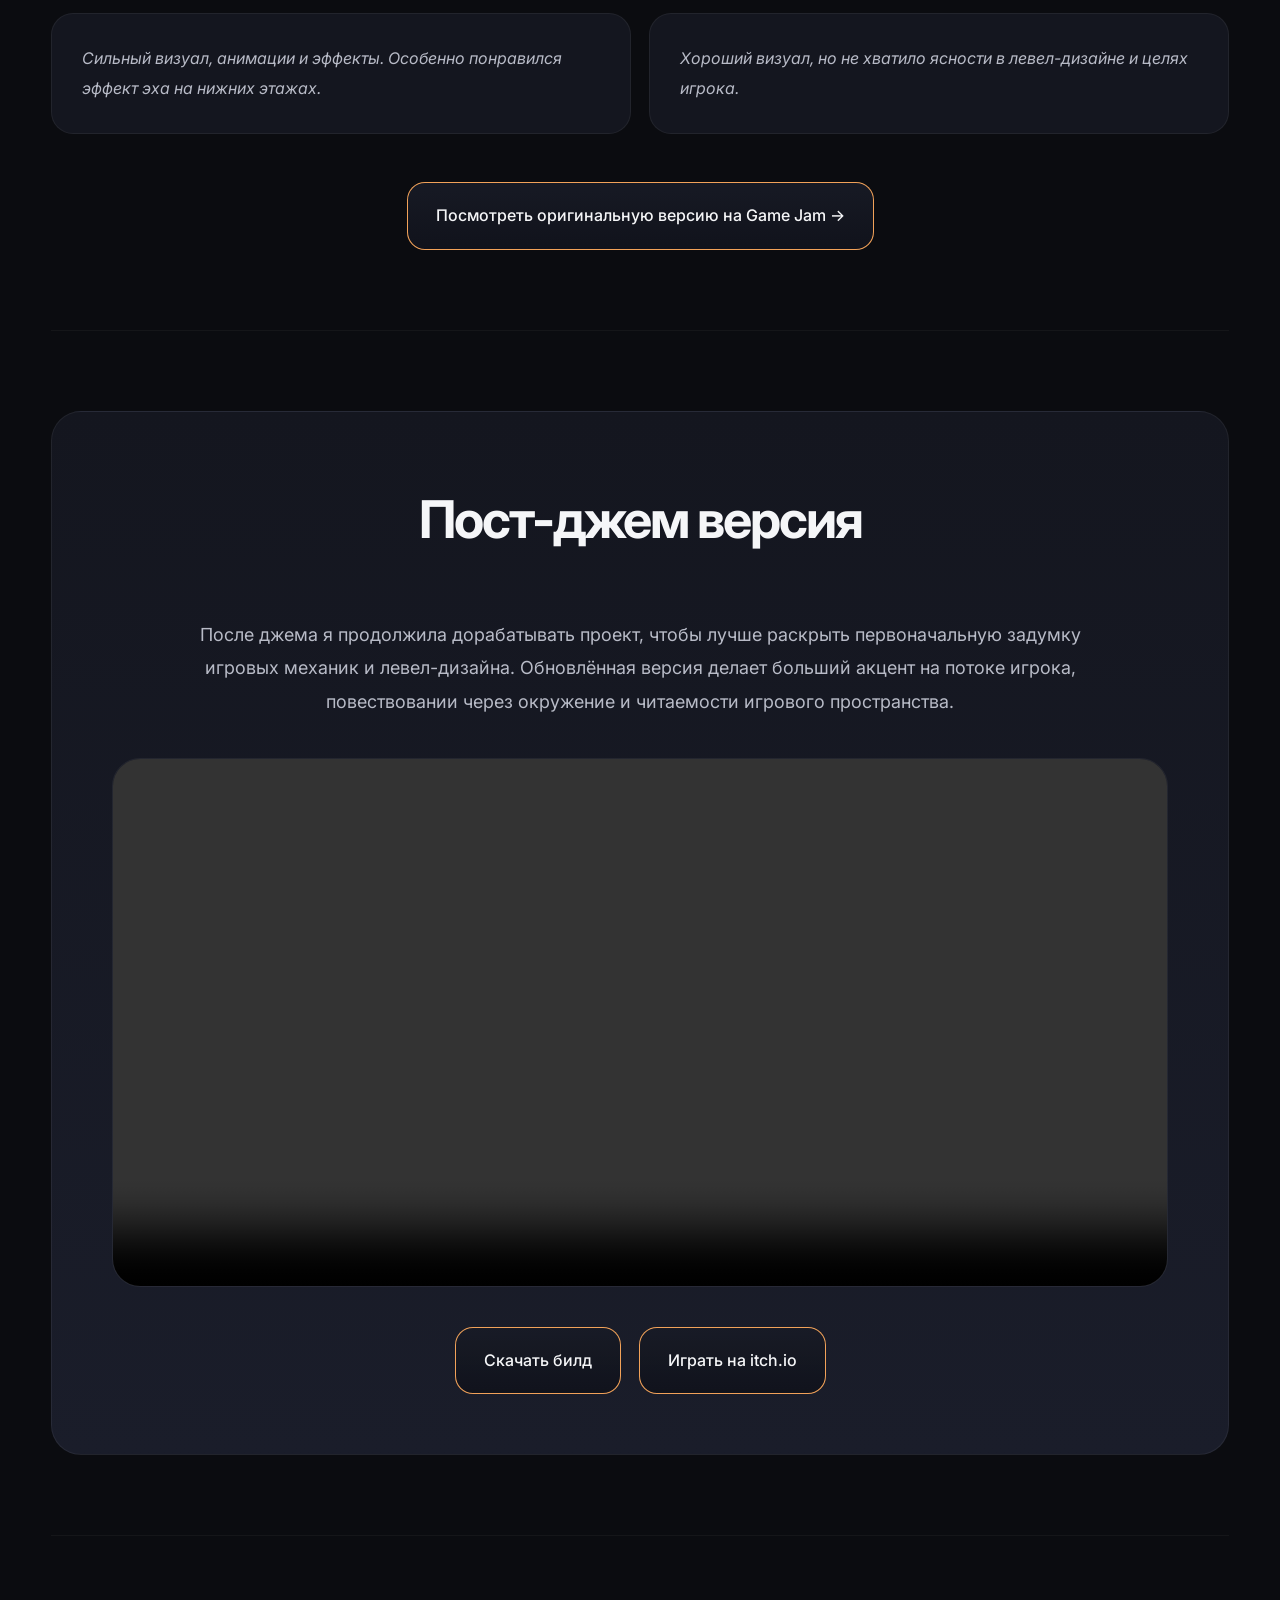
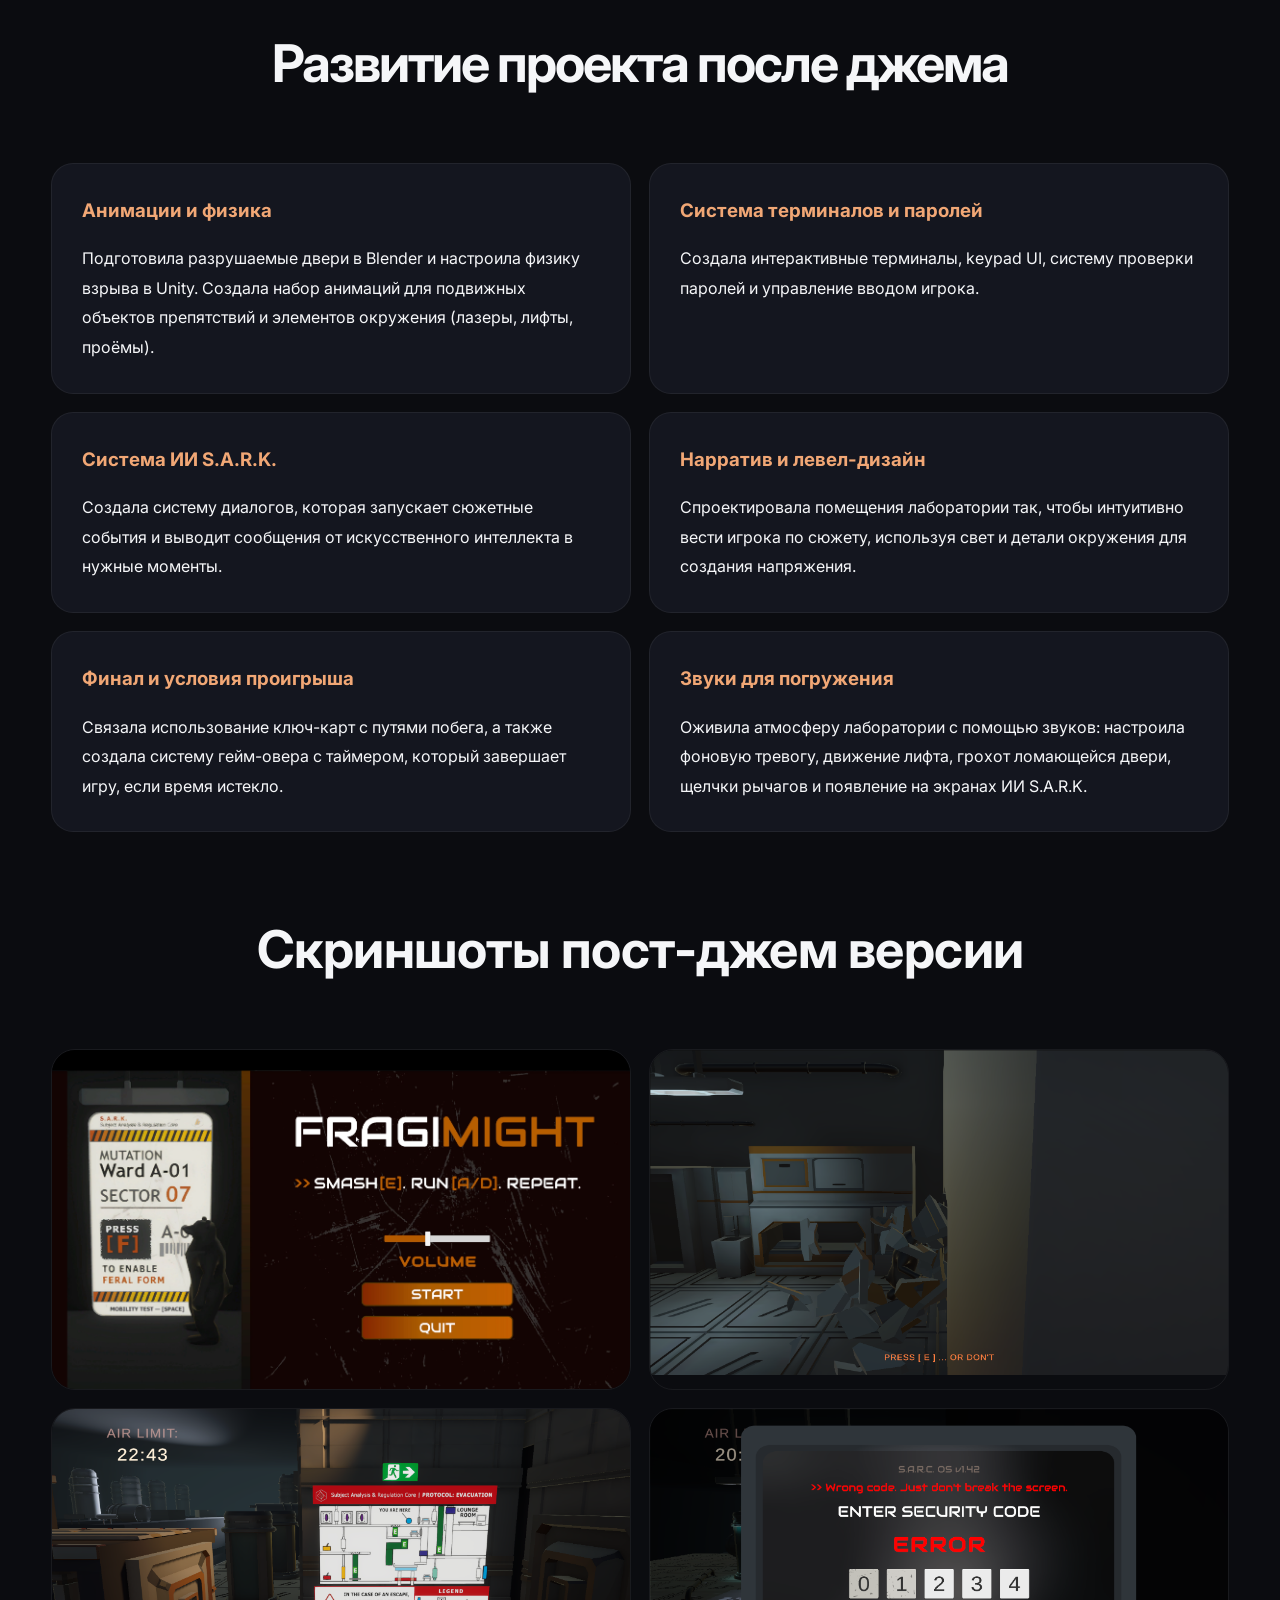
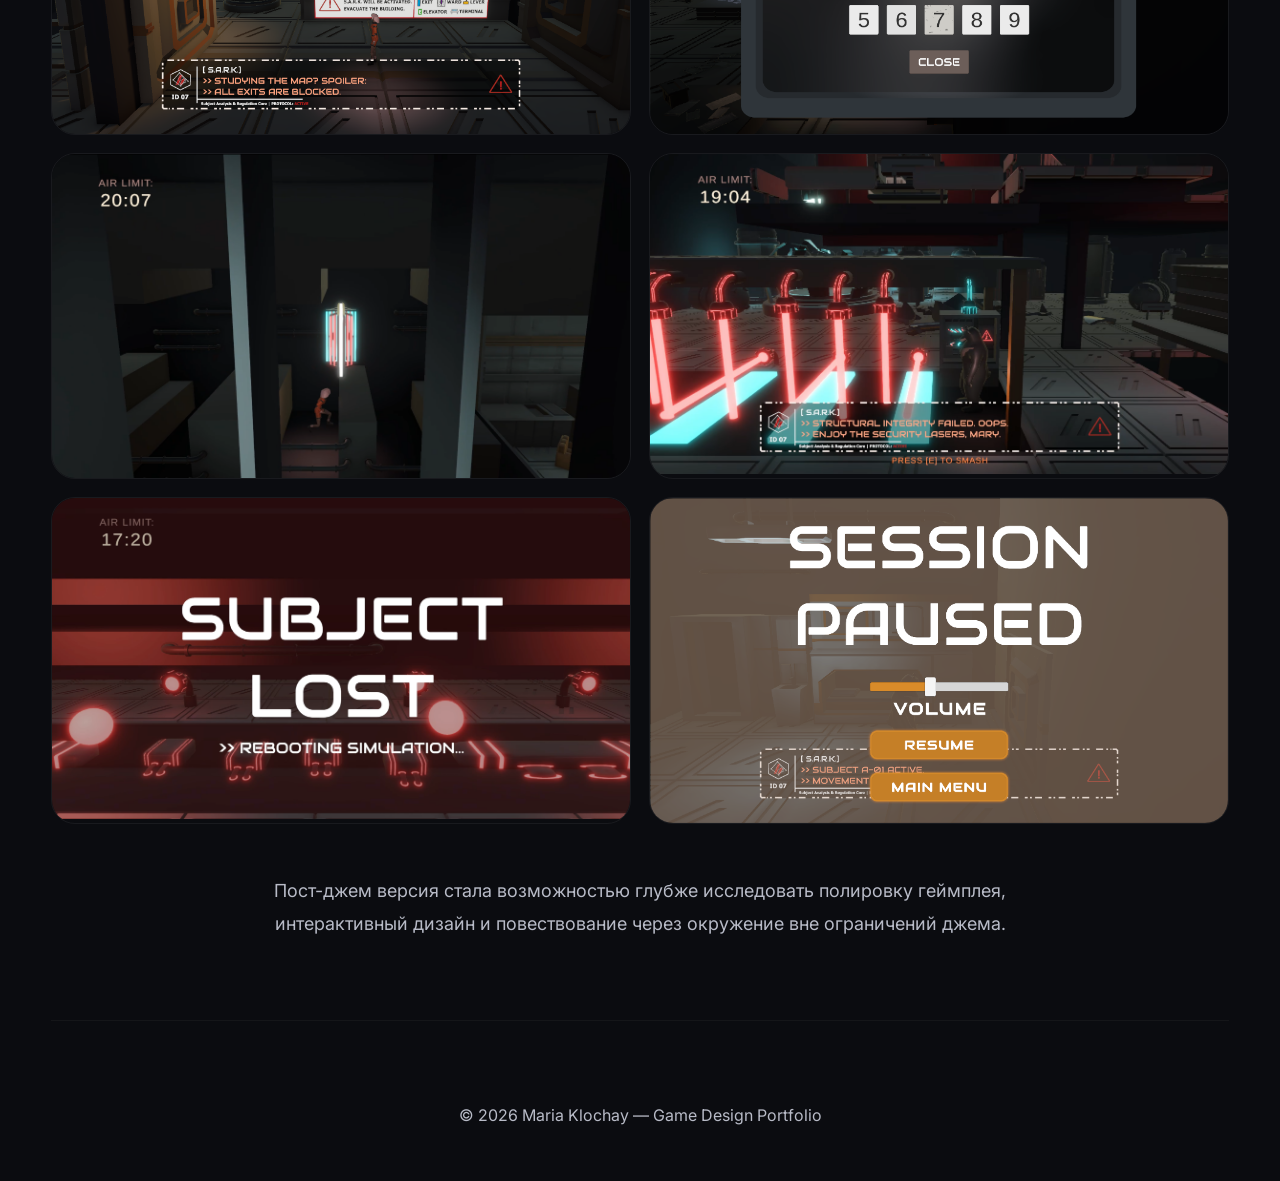
==== commit ca09141d: "fix link" ====
--- a/Projects/game-jam.html
+++ b/Projects/game-jam.html
@@ -1250,7 +1250,7 @@
     <div class="download-buttons">
 
       <a 
-        href="https://drive.google.com/uc?export=download&id=1NZlNFSD3HVCQdQoHoagdFSX8DlSHERyh"
+        href="https://drive.google.com/uc?export=download&id=1pi9BqTDbZYSyHTkTdRBVGXFvrGX3fvJL" 
         target="_blank"
         class="jam-link"
         data-en="Download Build"
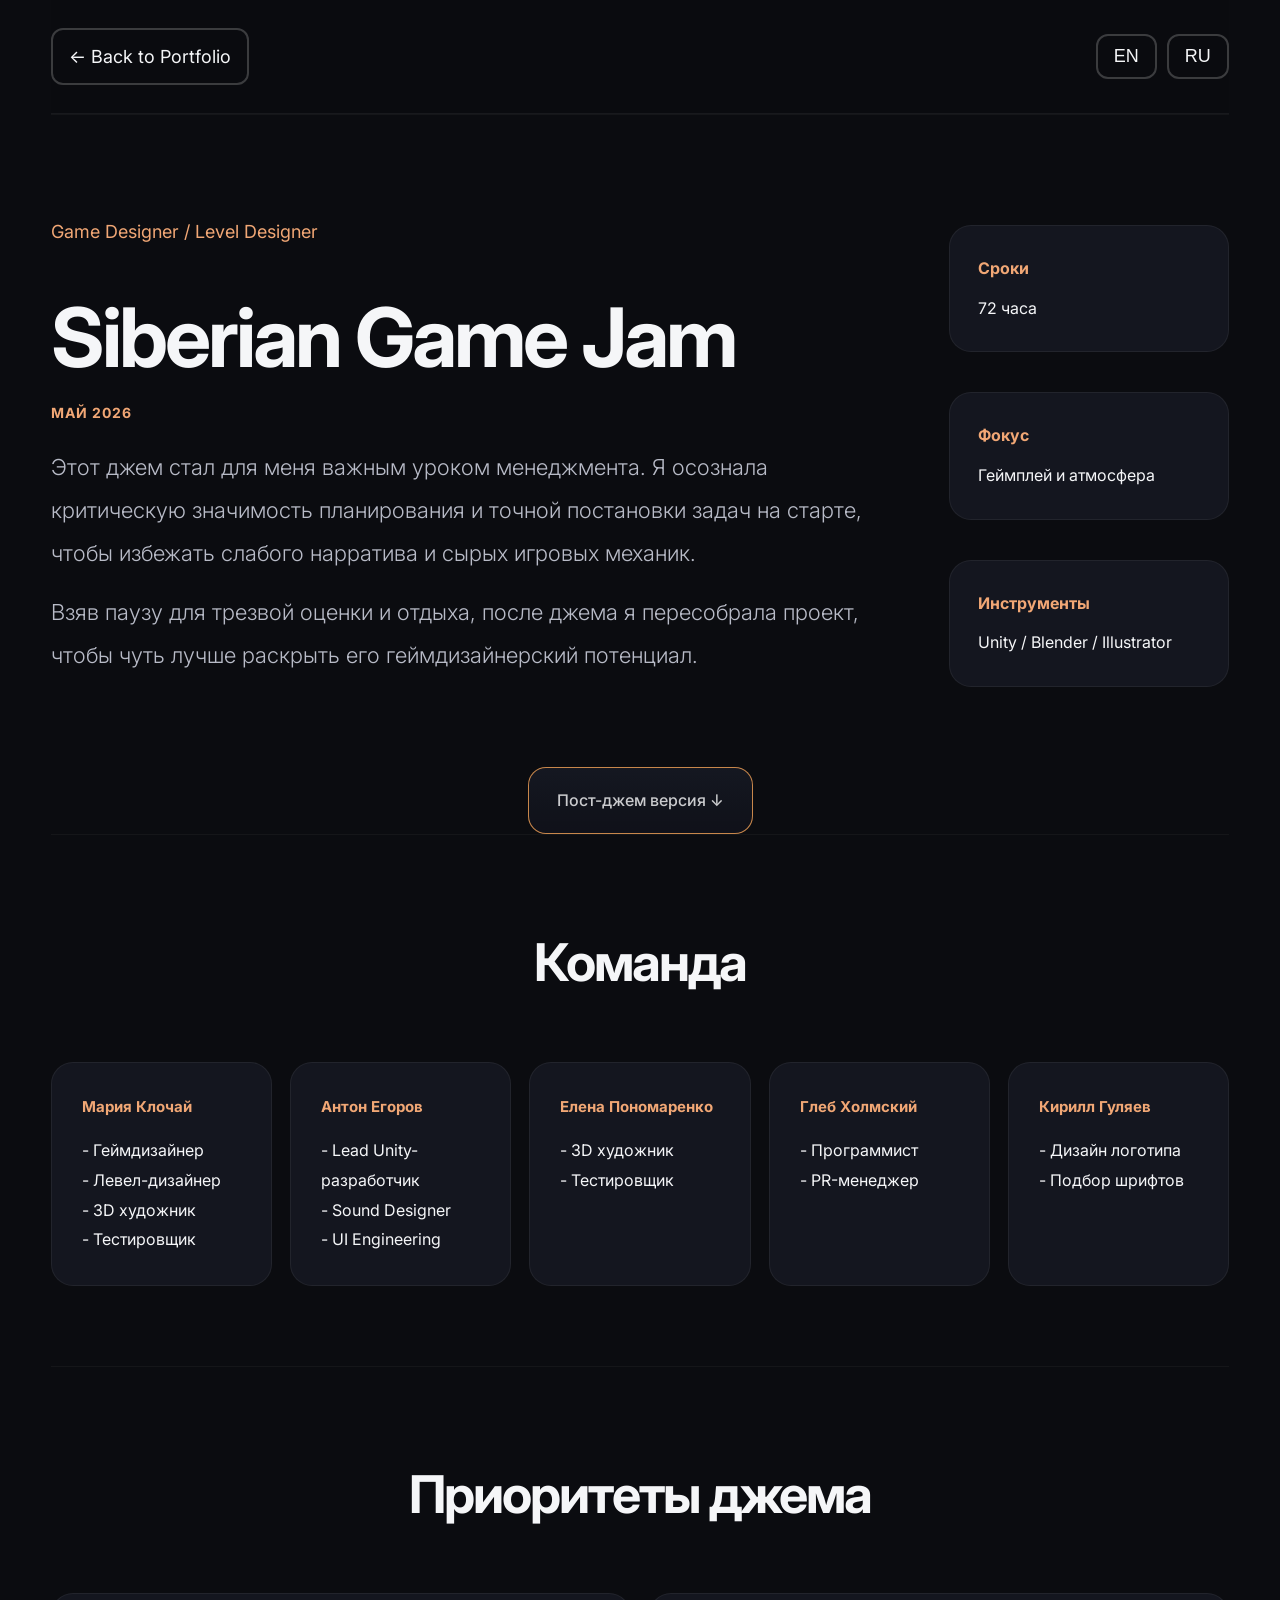
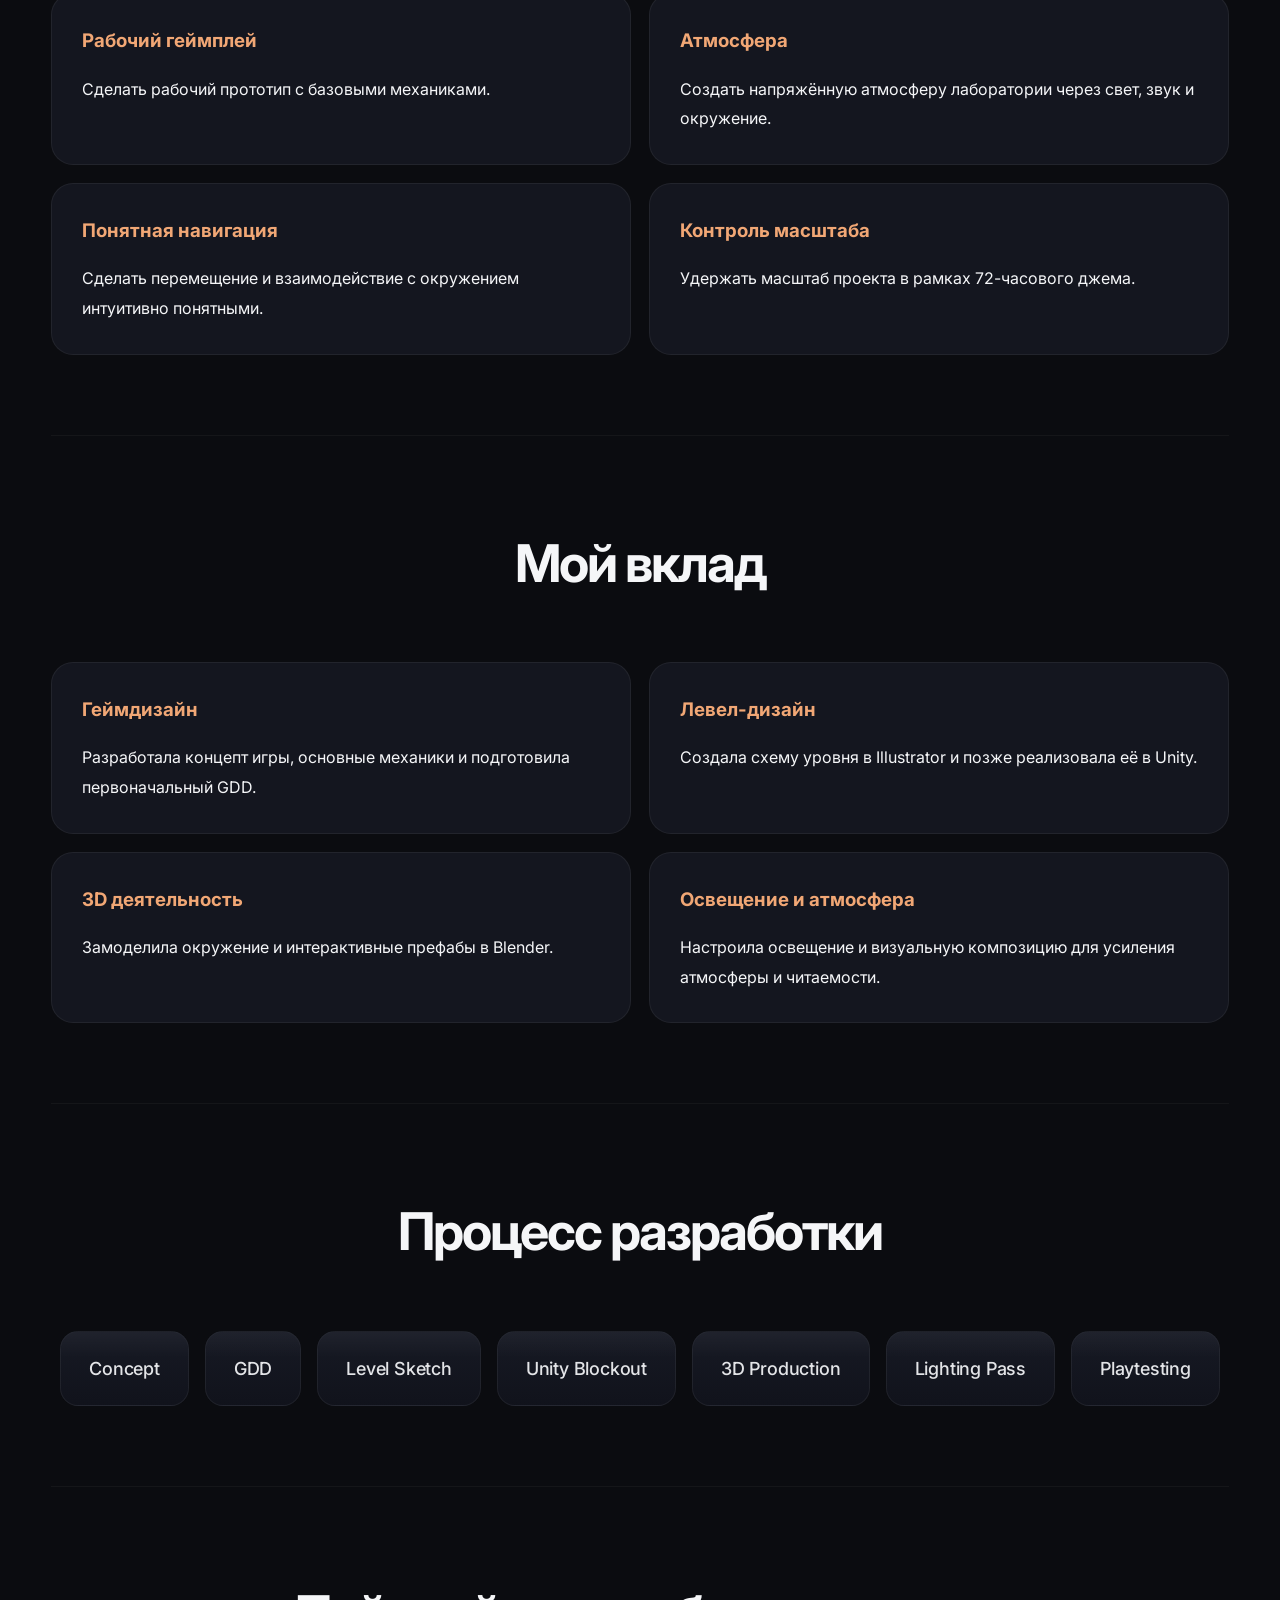
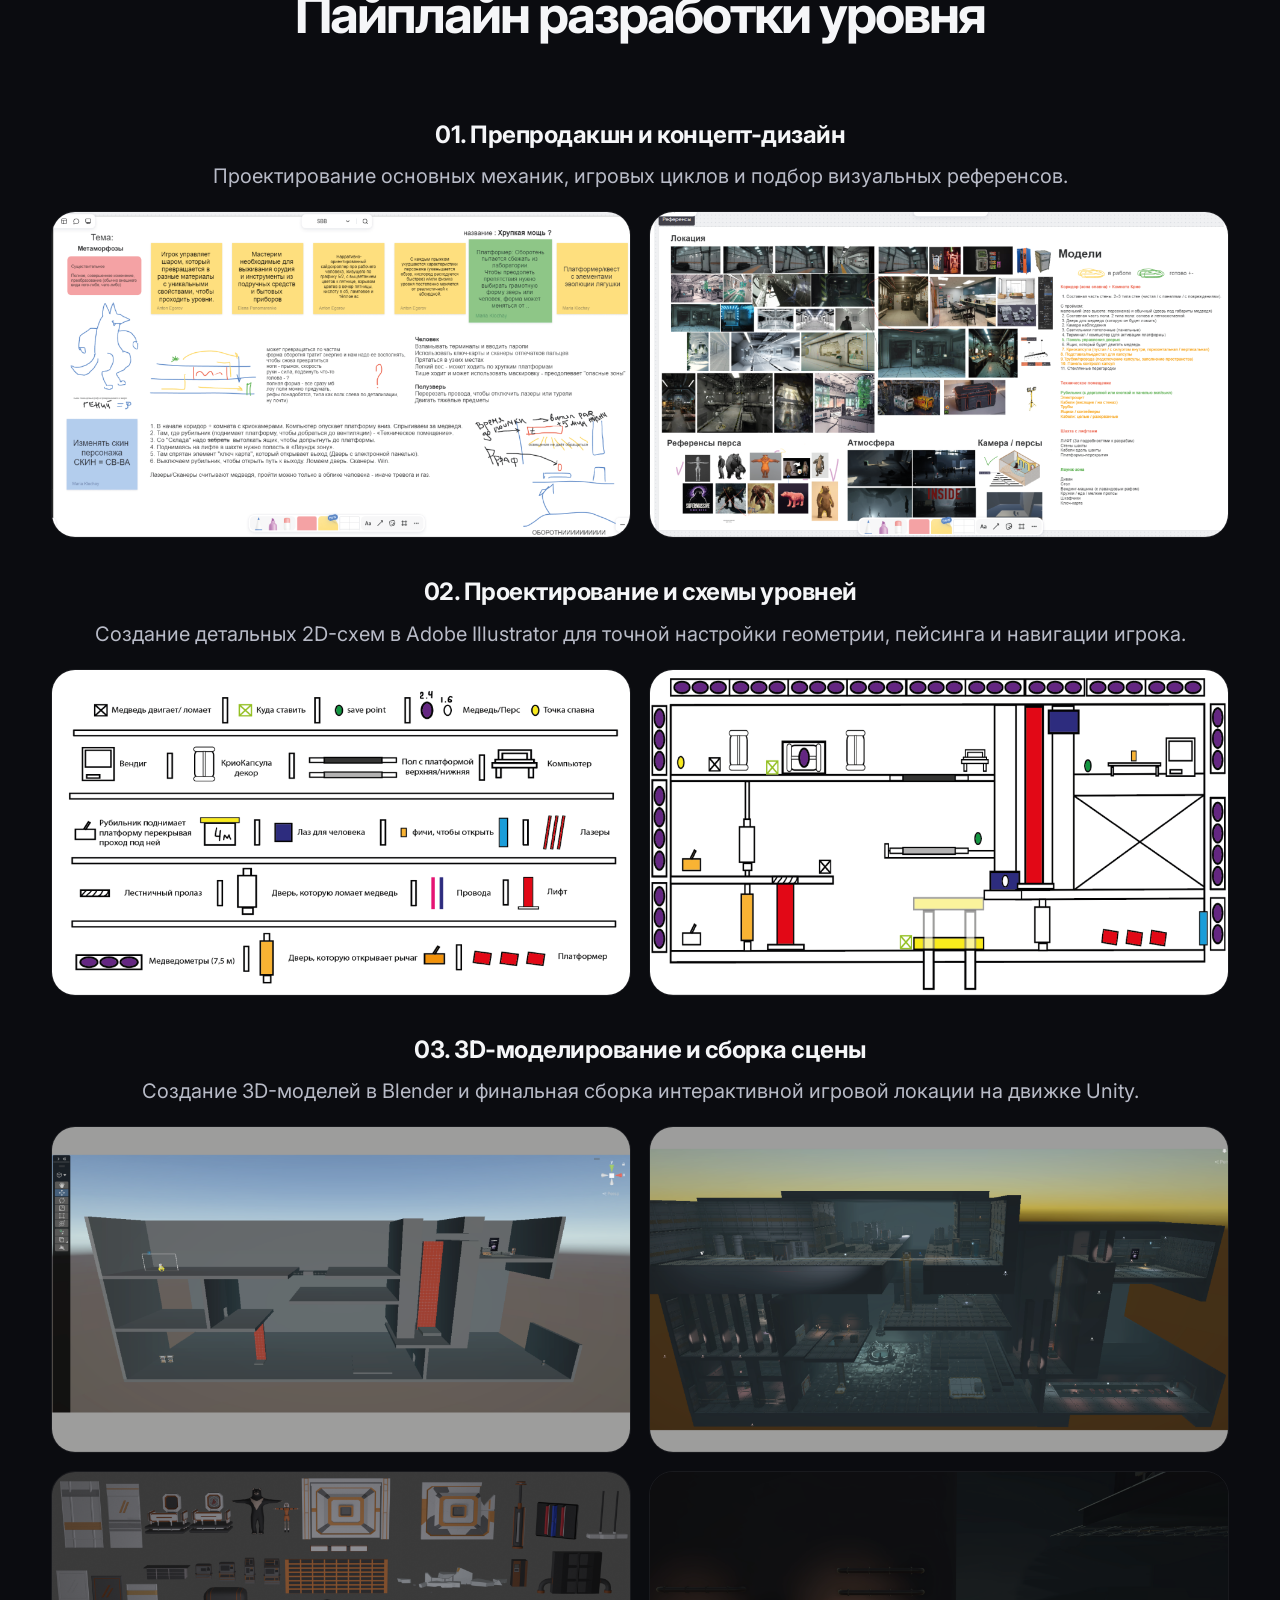
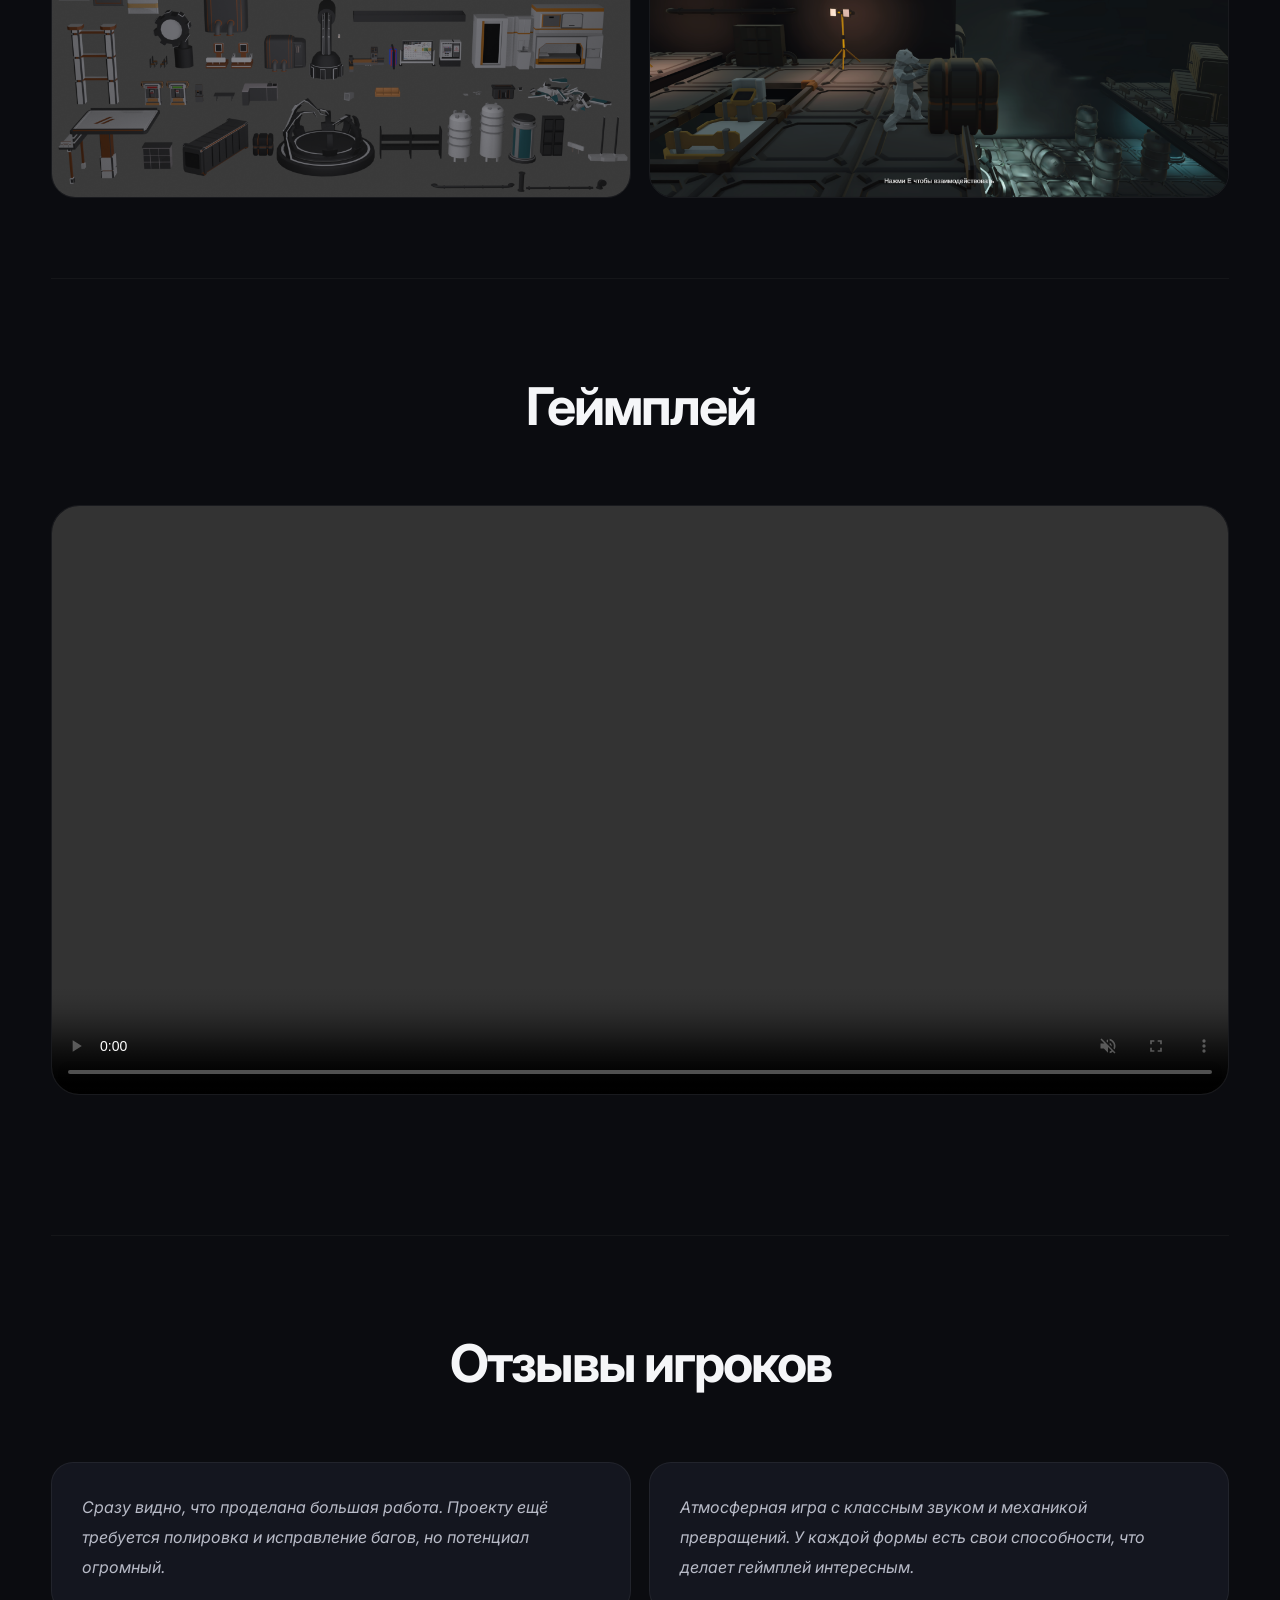
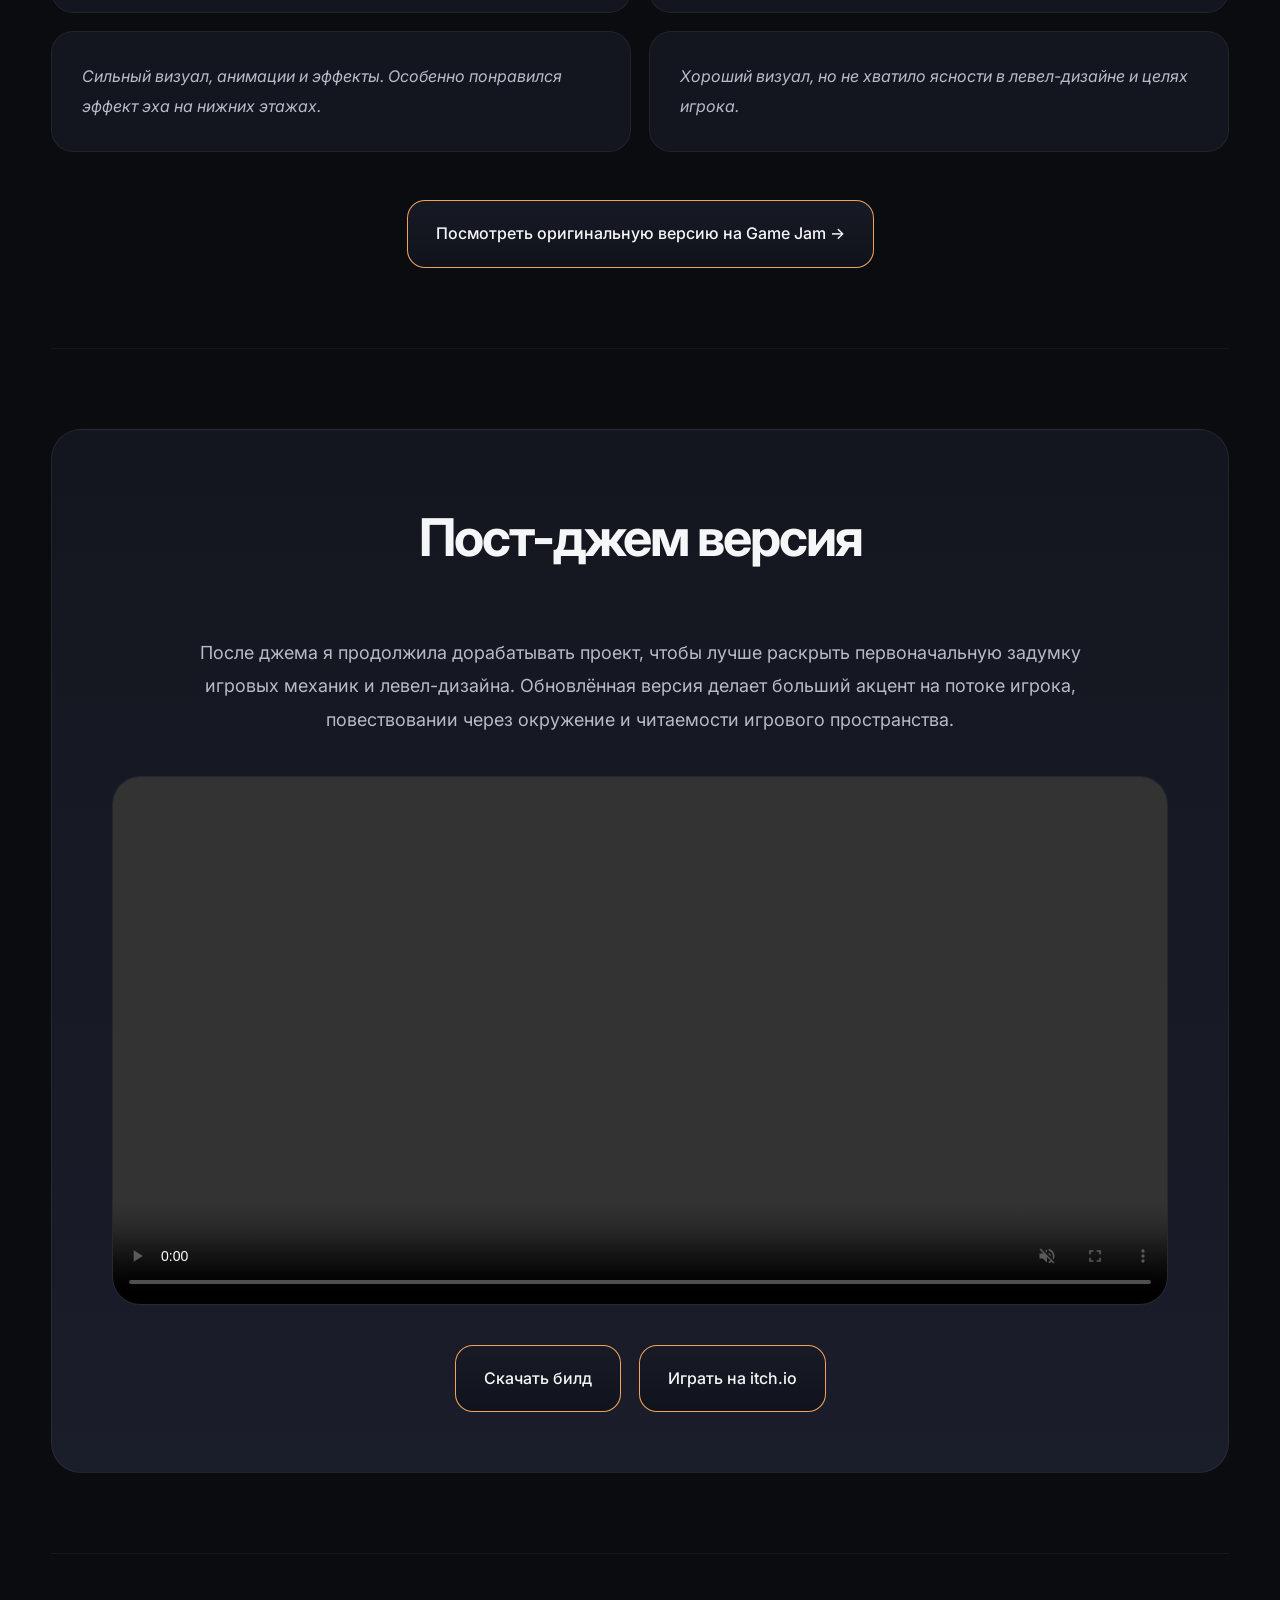
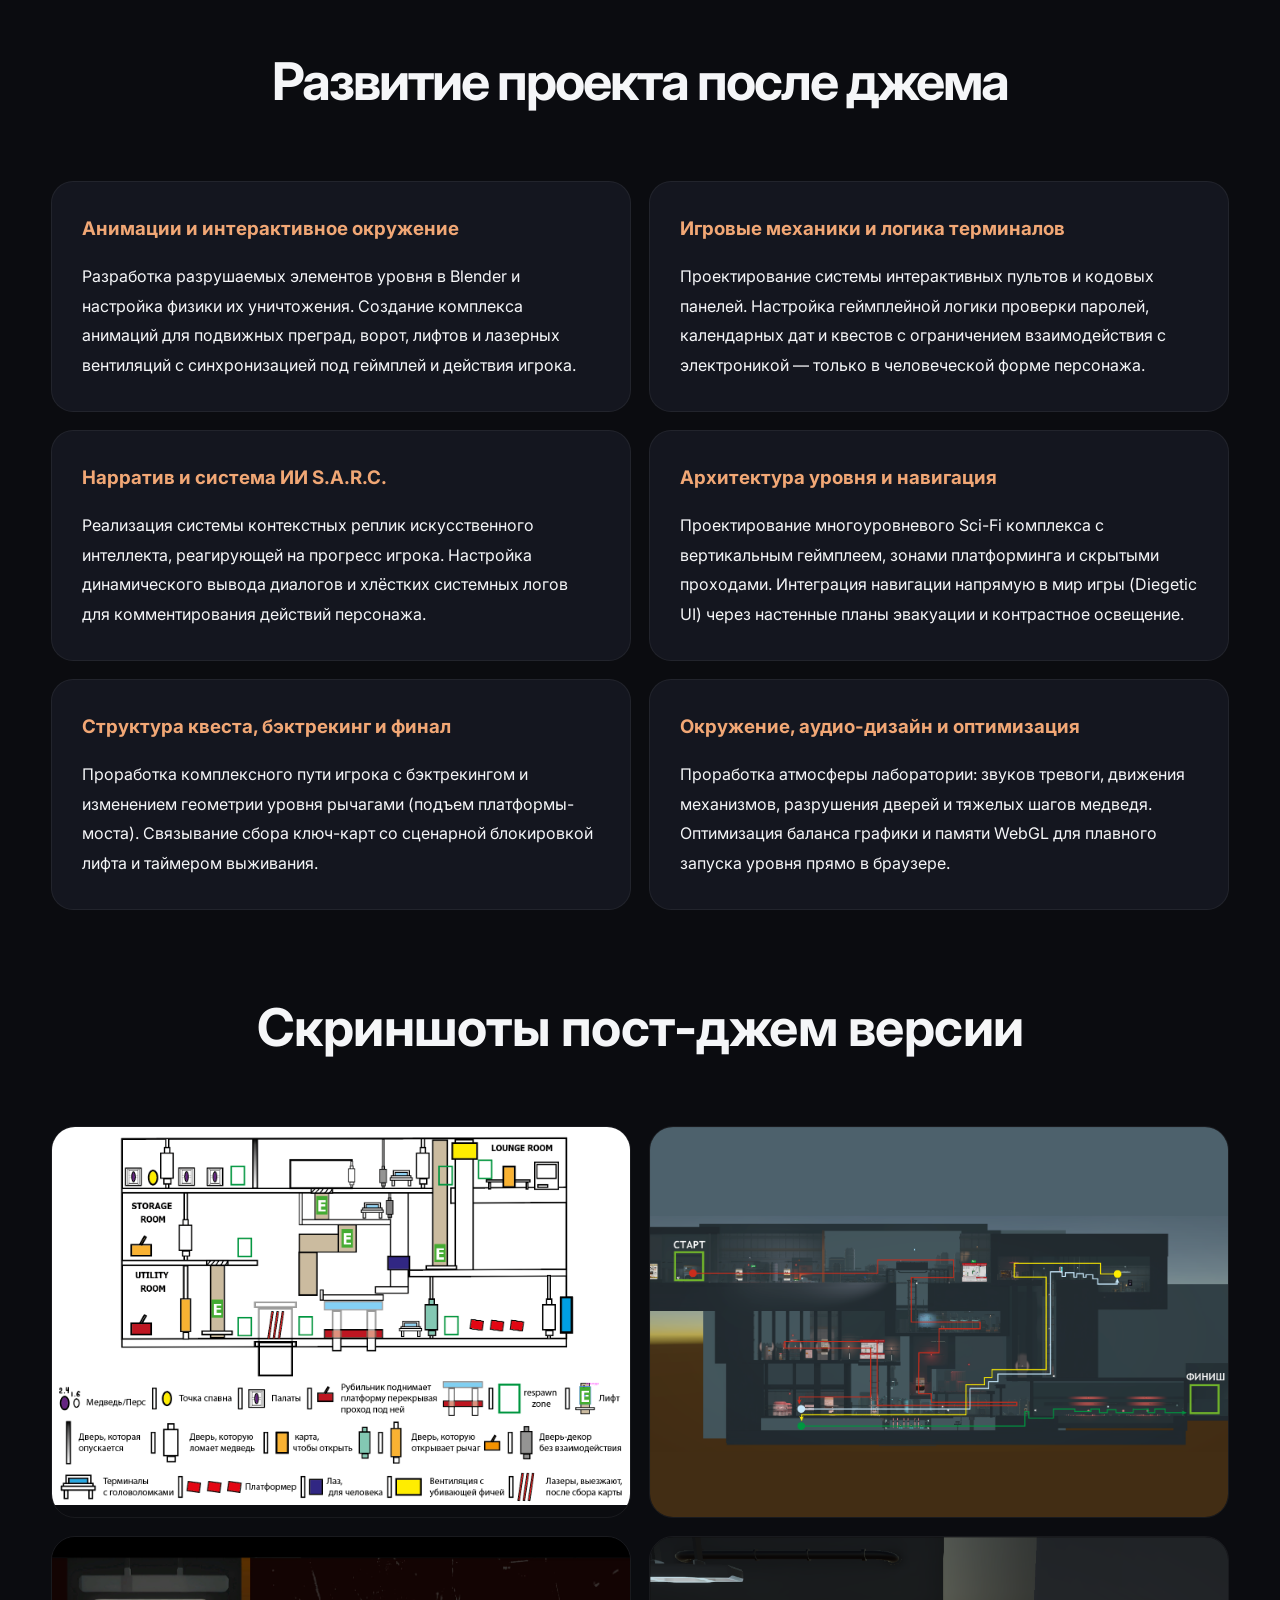
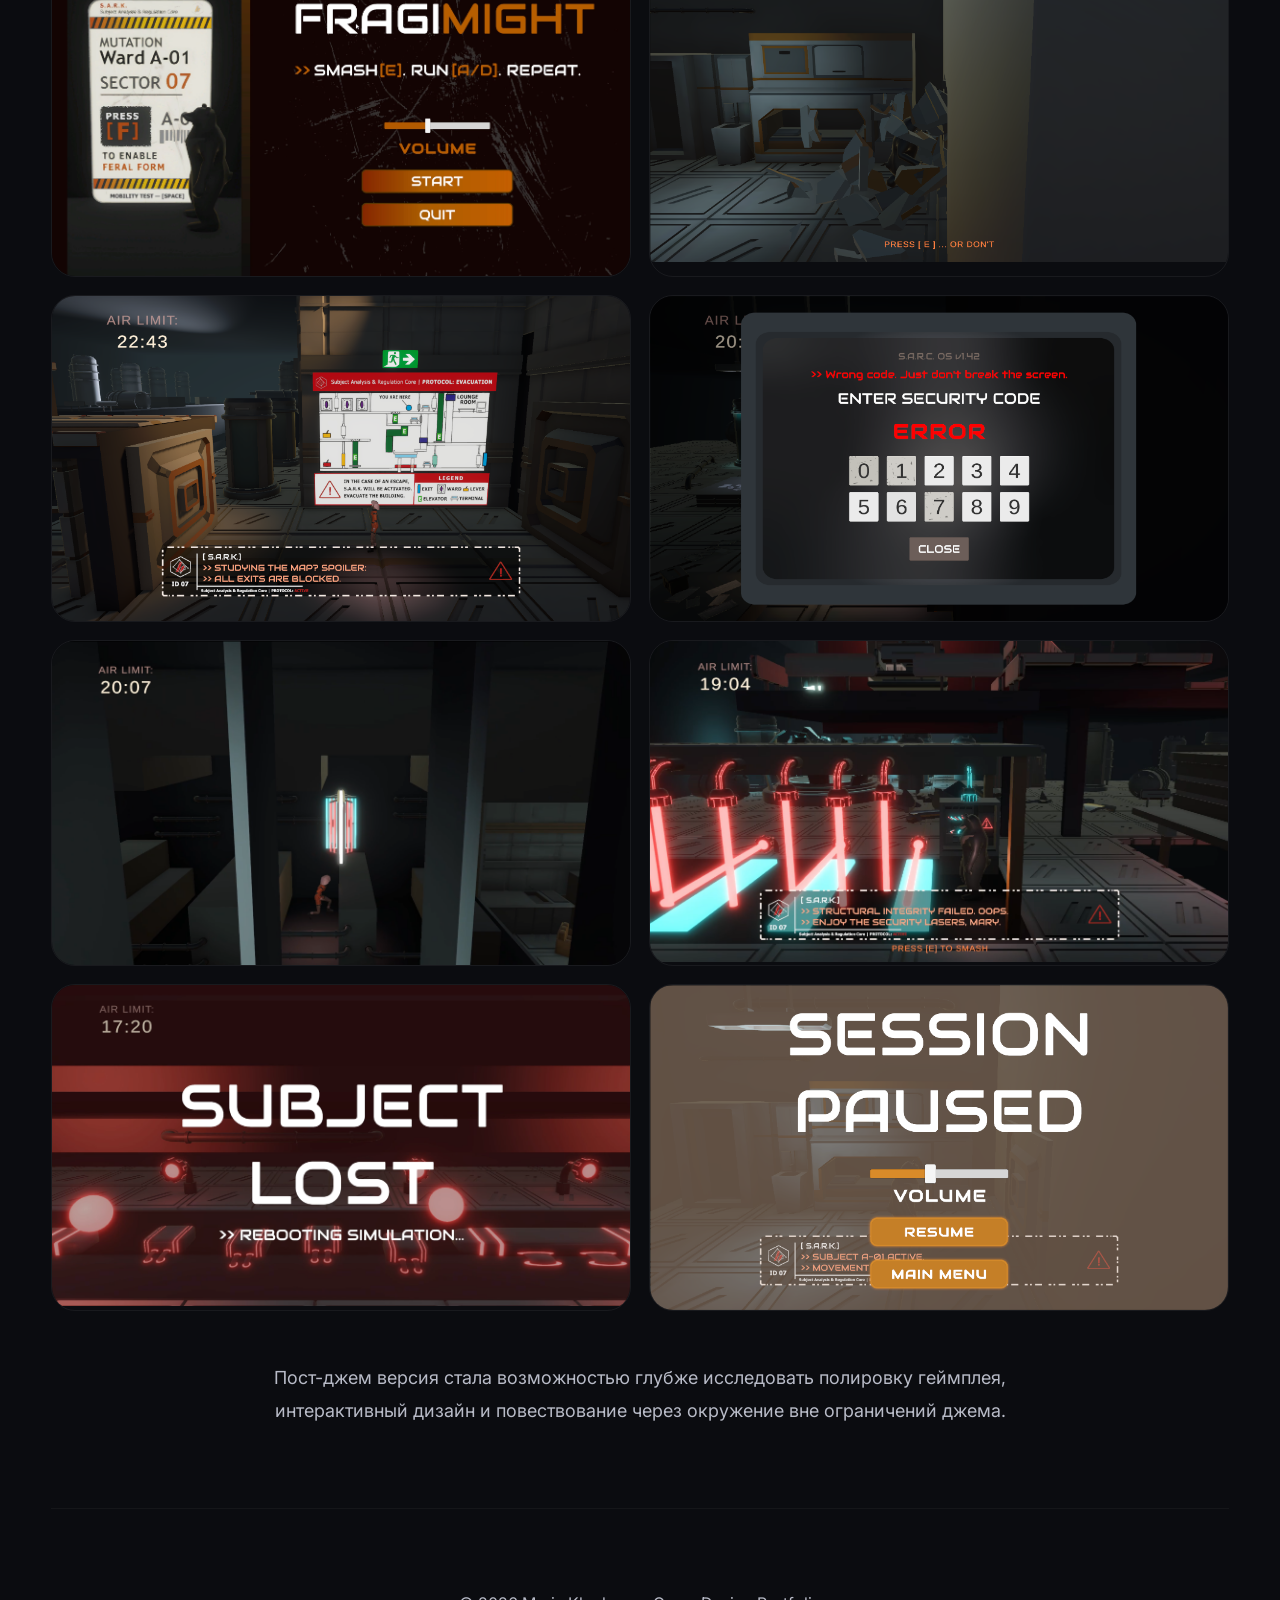
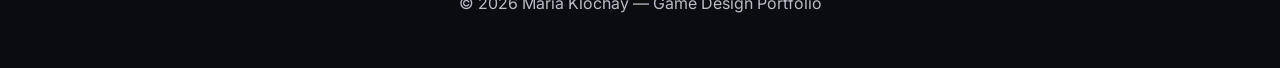
==== commit c70d4cd2: "final vers" ====
--- a/Projects/game-jam.html
+++ b/Projects/game-jam.html
@@ -250,6 +250,7 @@
   justify-content:center;
 }
 
+
 /* STEP CARD */
 
 .step{
@@ -530,7 +531,20 @@
   text-align:center;
   color:var(--text);
   letter-spacing:-0.5px;
-}
+  margin-top: 32px;
+  margin-bottom: 12px;
+}
+
+.subsection-desc {
+  text-align:center;
+  font-size: 20px;
+  line-height: 1.5;
+  color: var(--muted);       /* Спокойный серый цвет текста */
+  margin-top: -8px;     /* Подтягиваем описание ближе к подзаголовку */
+  margin-bottom: 20px;  /* Отступ перед галереей картинок */
+}
+
+
 
 .Post-Jam-title{
   font-size:52px;
@@ -995,9 +1009,9 @@
       </h3>
 
       <p
-      data-en="Designed the first level layout in Illustrator and later implemented it directly in Unity."
-      data-ru="Создала первую схему уровня в Illustrator и позже реализовала её в Unity.">
-      Создала первую схему уровня в Illustrator и позже реализовала её в Unity.
+      data-en="Designed level layout in Illustrator and later implemented it directly in Unity."
+      data-ru="Создала схему уровня в Illustrator и позже реализовала её в Unity.">
+      Создала схему уровня в Illustrator и позже реализовала её в Unity.
       </p>
     </div>
 
@@ -1053,81 +1067,84 @@
 <!-- VISUAL DEVELOPMENT -->
 <section>
 
+  <!-- Главный заголовок секции отражает полный цикл создания -->
   <h2 class="section-title"
-  data-en="Visual Development"
-  data-ru="Визуальная разработка">
-  Визуальная разработка
+    data-en="Level Production Pipeline"
+    data-ru="Пайплайн разработки уровня">
+    Пайплайн разработки уровня
   </h2>
 
-  <!-- IDEATION -->
+  <!-- 01. IDEATION -->
   <h3 class="subsection-title"
-  data-en="Pre-production / Ideation"
-  data-ru="Препродакшн / Идеи">
-  Препродакшн / Идеи
+    data-en="01. Ideation & Pre-Production"
+    data-ru="01. Препродакшн и концепт-дизайн">
+    01. Препродакшн и концепт-дизайн
   </h3>
+  <p class="subsection-desc"
+    data-en="Developing core mechanics, gameplay loops, and visual references from scratch."
+    data-ru="Проектирование основных механик, игровых циклов и подбор визуальных референсов.">
+    Проектирование основных механик, игровых циклов и подбор визуальных референсов.
+  </p>
 
   <div class="gallery-grid">
-
     <div class="image-wrapper">
       <img src="../Assets/Jam/idea-board.png" alt="Idea board" onclick="openLightbox(this.src)">
     </div>
-
     <div class="image-wrapper">
       <img src="../Assets/Jam/reference-board.png" alt="Reference board" onclick="openLightbox(this.src)">
     </div>
-
   </div>
 
-  <!-- LEVEL DESIGN -->
+  <!-- 02. LEVEL DESIGN -->
   <h3 class="subsection-title"
-  data-en="Level Design (Illustrator)"
-  data-ru="Левел-дизайн (Illustrator)">
-  Левел-дизайн (Illustrator)
+    data-en="02. Level Blueprinting"
+    data-ru="02. Проектирование и схемы уровней">
+    02. Проектирование и схемы уровней
   </h3>
+  <p class="subsection-desc"
+    data-en="Drafting detailed 2D layouts in Adobe Illustrator to map out player flow, pacing, and visual guidance."
+    data-ru="Создание детальных 2D-схем в Adobe Illustrator для точной настройки геометрии, пейсинга и навигации игрока.">
+    Создание детальных 2D-схем в Adobe Illustrator для точной настройки геометрии, пейсинга и навигации игрока.
+  </p>
 
   <div class="gallery-grid">
-
     <div class="image-wrapper">
       <img src="../Assets/Jam/concept-blockout.png" alt="Concept blockout" onclick="openLightbox(this.src)">
     </div>
-
     <div class="image-wrapper">
       <img src="../Assets/Jam/final-blockout.png" alt="Final blockout" onclick="openLightbox(this.src)">
     </div>
-
   </div>
 
-  <!-- UNITY IMPLEMENTATION -->
+  <!-- 03. IMPLEMENTATION -->
   <h3 class="subsection-title"
-  data-en="In-Engine Implementation (Unity / Blender)"
-  data-ru="Реализация в Unity / Blender">
-  Реализация в Unity / Blender
+    data-en="03. 3D Modeling & In-Engine Assembly"
+    data-ru="03. 3D-моделирование и сборка сцены">
+    03. 3D-моделирование и сборка сцены
   </h3>
+  <p class="subsection-desc"
+    data-en="Modeling bespoke assets in Blender and building the fully interactive level inside Unity."
+    data-ru="Создание 3D-моделей в Blender и финальная сборка интерактивной игровой локации на движке Unity.">
+    Создание 3D-моделей в Blender и финальная сборка интерактивной игровой локации на движке Unity.
+  </p>
 
   <div class="gallery-grid">
-    
     <div class="image-wrapper">
       <img src="../Assets/Jam/unity1.png" alt="Blocking 1" onclick="openLightbox(this.src)">
     </div>
-
     <div class="image-wrapper">
       <img src="../Assets/Jam/unity2.png" alt="Blocking 2" onclick="openLightbox(this.src)">
     </div>
-
     <div class="image-wrapper">
       <img src="../Assets/Jam/BLENDER.png" alt="Gameplay 2" onclick="openLightbox(this.src)">
     </div>
-
     <div class="image-wrapper">
       <img src="../Assets/Jam/game2.png" alt="Gameplay 1" onclick="openLightbox(this.src)">
     </div>
-
-
-    
-
   </div>
 
 </section>
+
 
 <!-- LIGHTBOX -->
 
@@ -1284,81 +1301,70 @@
 
   <div class="contribution-grid">
 
+    <!-- 1. ANIMATION & ENVIRONMENT -->
     <div class="contribution">
-      <h3 data-en="Animations & Physics" data-ru="Анимации и физика">
-        Анимации и физика
+      <h3 data-en="Animation & Interactive Environment" data-ru="Анимации и интерактивное окружение">
+        Анимации и интерактивное окружение
       </h3>
-      <p data-en="Prepared destructible doors in Blender and configured explosion physics in Unity. Created a set of animations for moving obstacle objects and environmental elements (lasers, elevators, doorway)."
-         data-ru="Подготовила разрушаемые двери в Blender и настроила физику взрыва в Unity. Создала набор анимаций для подвижных объектов препятствий и элементов окружения (лазеры, лифты, проёмы).">
-         Подготовила разрушаемые двери в Blender и настроила физику взрыва в Unity. Создала набор анимаций для подвижных объектов препятствий и элементов окружения (лазеры, лифты, проёмы).
-      </p>
-    </div>
-
-
+      <p data-en="Designed destructible level elements in Blender and configured their destruction physics. Created a complete animation set for moving hazards, gates, elevators, and laser vents, synchronizing them with gameplay and player actions."
+         data-ru="Разработка разрушаемых элементов уровня в Blender и настройка физики их уничтожения. Создание комплекса анимаций для подвижных преград, ворот, лифтов и лазерных вентиляций с синхронизацией под геймплей и действия игрока.">
+         Разработка разрушаемых элементов уровня в Blender и настройка физики их уничтожения. Создание комплекса анимаций для подвижных преград, ворот, лифтов и лазерных вентиляций с синхронизацией под геймплей и действия игрока.
+      </p>
+    </div>
+
+    <!-- 2. MECHANICS & LOGIC -->
     <div class="contribution">
-
-      <h3
-      data-en="Terminal & Password Systems"
-      data-ru="Система терминалов и паролей">
-      Система терминалов и паролей
+      <h3 data-en="Gameplay Mechanics & Terminal Logic" data-ru="Игровые механики и логика терминалов">
+        Игровые механики и логика терминалов
       </h3>
-
-      <p
-      data-en="Created interactive terminals, keypad UI, password validation logic and player interaction flow with input control."
-      data-ru="Создала интерактивные терминалы, keypad UI, систему проверки паролей и управление вводом игрока.">
-      Создала интерактивные терминалы, keypad UI, систему проверки паролей и управление вводом игрока.
-      </p>
-
-    </div>
-
-
+      <p data-en="Designed a system of interactive control panels and keypads. Configured gameplay logic for password verification, calendar dates, and quest progression, restricting electronic interaction exclusively to the character's human form."
+         data-ru="Проектирование системы интерактивных пультов и кодовых панелей. Настройка геймплейной логики проверки паролей, календарных дат и квестов с ограничением взаимодействия с электроникой — только в человеческой форме персонажа.">
+         Проектирование системы интерактивных пультов и кодовых панелей. Настройка геймплейной логики проверки паролей, календарных дат и квестов с ограничением взаимодействия с электроникой — только в человеческой форме персонажа.
+      </p>
+    </div>
+
+    <!-- 3. NARRATIVE AI SYSTEM -->
     <div class="contribution">
-      <h3 data-en="Narrative AI System S.A.R.K." data-ru="Система ИИ S.A.R.K.">
-        Система ИИ S.A.R.K.
+      <h3 data-en="Narrative & S.A.R.C. AI System" data-ru="Нарратив и система ИИ S.A.R.C.">
+        Нарратив и система ИИ S.A.R.C.
       </h3>
-      <p data-en="Built a dialogue system triggered by player actions to display story events and dynamic messages from the AI."
-        data-ru="Создала систему диалогов, которая запускает сюжетные события и выводит сообщения от искусственного интеллекта в нужные моменты.">
-        Создала систему диалогов, которая запускает сюжетные события и выводит сообщения от искусственного интеллекта в нужные моменты.
-      </p>
-    </div>
-
-
+      <p data-en="Implemented a context-aware AI voice-line system that reacts to player progression. Configured dynamic dialogue prompts and punchy system logs to comment on player actions and drive the narrative forward."
+         data-ru="Реализация системы контекстных реплик искусственного интеллекта, реагирующей на прогресс игрока. Настройка динамического вывода диалогов и хлёстких системных логов для комментирования действий персонажа.">
+         Реализация системы контекстных реплик искусственного интеллекта, реагирующей на прогресс игрока. Настройка динамического вывода диалогов и хлёстких системных логов для комментирования действий персонажа.
+      </p>
+    </div>
+
+    <!-- 4. LEVEL ARCHITECTURE -->
     <div class="contribution">
-      <h3 data-en="Narrative & Level Design" data-ru="Нарратив и левел-дизайн">
-        Нарратив и левел-дизайн
+      <h3 data-en="Level Architecture & Navigation" data-ru="Архитектура уровня и навигация">
+        Архитектура уровня и навигация
       </h3>
-      <p data-en="Designed lab spaces to guide the player naturally, using lighting and environment details to tell a story and build tension."
-        data-ru="Спроектировала помещения лаборатории так, чтобы интуитивно вести игрока по сюжету, используя свет и детали окружения для создания напряжения.">
-        Спроектировала помещения лаборатории так, чтобы интуитивно вести игрока по сюжету, используя свет и детали окружения для создания напряжения.
-      </p>
-    </div>
-
-
+      <p data-en="Designed a multi-tiered Sci-Fi complex featuring vertical gameplay, platforming zones, and hidden passages. Integrated navigation directly into the game world (Diegetic UI) via on-wall evacuation maps, using high-contrast lighting to intuitively guide the player."
+         data-ru="Проектирование многоуровневого Sci-Fi комплекса с вертикальным геймплеем, зонами платформинга и скрытыми проходами. Интеграция навигации напрямую в мир игры (Diegetic UI) через настенные планы эвакуации и контрастное освещение.">
+         Проектирование многоуровневого Sci-Fi комплекса с вертикальным геймплеем, зонами платформинга и скрытыми проходами. Интеграция навигации напрямую в мир игры (Diegetic UI) через настенные планы эвакуации и контрастное освещение.
+      </p>
+    </div>
+
+    <!-- 5. QUEST FLOW -->
     <div class="contribution">
-      <h3 data-en="Game Rules & Endings" data-ru="Финал и условия проигрыша">
-        Финал и условия проигрыша
+      <h3 data-en="Quest Flow, Backtracking & Finale" data-ru="Структура квеста, бэктрекинг и финал">
+        Структура квеста, бэктрекинг и финал
       </h3>
-      <p data-en="Linked keycard access with escape routes, and built a game-over system with a countdown timer that ends the session if time runs out."
-        data-ru="Связала использование ключ-карт с путями побега, а также создала систему гейм-овера с таймером, который завершает игру, если время истекло.">
-        Связала использование ключ-карт с путями побега, а также создала систему гейм-овера с таймером, который завершает игру, если время истекло.
-      </p>
-    </div>
-
-
+      <p data-en="Developed a complex player path featuring backtracking and level-altering geometry levers (raising a bridge platform). Linked keycard collection with a scripted elevator lockdown, creating a high-tension hazard course and survival timer on the way back."
+         data-ru="Проработка комплексного пути игрока с бэктрекингом и изменением геометрии уровня рычагами (подъем платформы-моста). Связывание сбора ключ-карт со сценарной блокировкой лифта и таймером выживания.">
+         Проработка комплексного пути игрока с бэктрекингом и изменением геометрии уровня рычагами (подъем платформы-моста). Связывание сбора ключ-карт со сценарной блокировкой лифта и таймером выживания.
+      </p>
+    </div>
+
+    <!-- 6. AMBIENCE & OPTIMIZATION -->
     <div class="contribution">
-
-      <h3
-      data-en="Immersive Sound Design"
-      data-ru="Звуки для погружения">
-      Звуки для погружения
+      <h3 data-en="Ambience, Audio Design & Optimization" data-ru="Окружение, аудио-дизайн и оптимизация">
+        Окружение, аудио-дизайн и оптимизация
       </h3>
-
-      <p
-      data-en="Added detailed sound effects to bring the laboratory to life: background alarms, elevator movement, heavy doors breaking, lever clicks, and the eerie appearance of the S.A.R.K. AI on screens."
-      data-ru="Оживила атмосферу лаборатории с помощью звуков: настроила фоновую тревогу, движение лифта, грохот ломающейся двери, щелчки рычагов и появление на экранах ИИ S.A.R.K.">
-      Оживила атмосферу лаборатории с помощью звуков: настроила фоновую тревогу, движение лифта, грохот ломающейся двери, щелчки рычагов и появление на экранах ИИ S.A.R.K.
-      </p>
-
+      <p data-en="Immersed players in the laboratory atmosphere: alarms, mechanical movements, door-smashing SFX, and heavy bear footsteps. Balanced WebGL graphics and memory to ensure a crystal-clear yet lightweight browser experience."
+         data-ru="Проработка атмосферы лаборатории: звуков тревоги, движения механизмов, разрушения дверей и тяжелых шагов медведя. Оптимизация баланса графики и памяти WebGL для плавного запуска уровня прямо в браузере.">
+         Проработка атмосферы лаборатории: звуков тревоги, движения механизмов, разрушения дверей и тяжелых шагов медведя. Оптимизация баланса графики и памяти WebGL для плавного запуска уровня прямо в браузере.
+      </p>
     </div>
 
   </div>
@@ -1370,6 +1376,18 @@
   </h3>
 
   <div class="gallery-grid">
+
+    <div class="image-wrapper">
+      <img src="../Assets/Jam/blocking.png"
+      alt="Post Jam Screenshot"
+      onclick="openLightbox(this.src)">
+    </div>
+
+    <div class="image-wrapper">
+      <img src="../Assets/Jam/GAME10.png"
+      alt="Post Jam Screenshot"
+      onclick="openLightbox(this.src)">
+    </div>
 
     <div class="image-wrapper">
       <img src="../Assets/Jam/Screenshot1.png"
